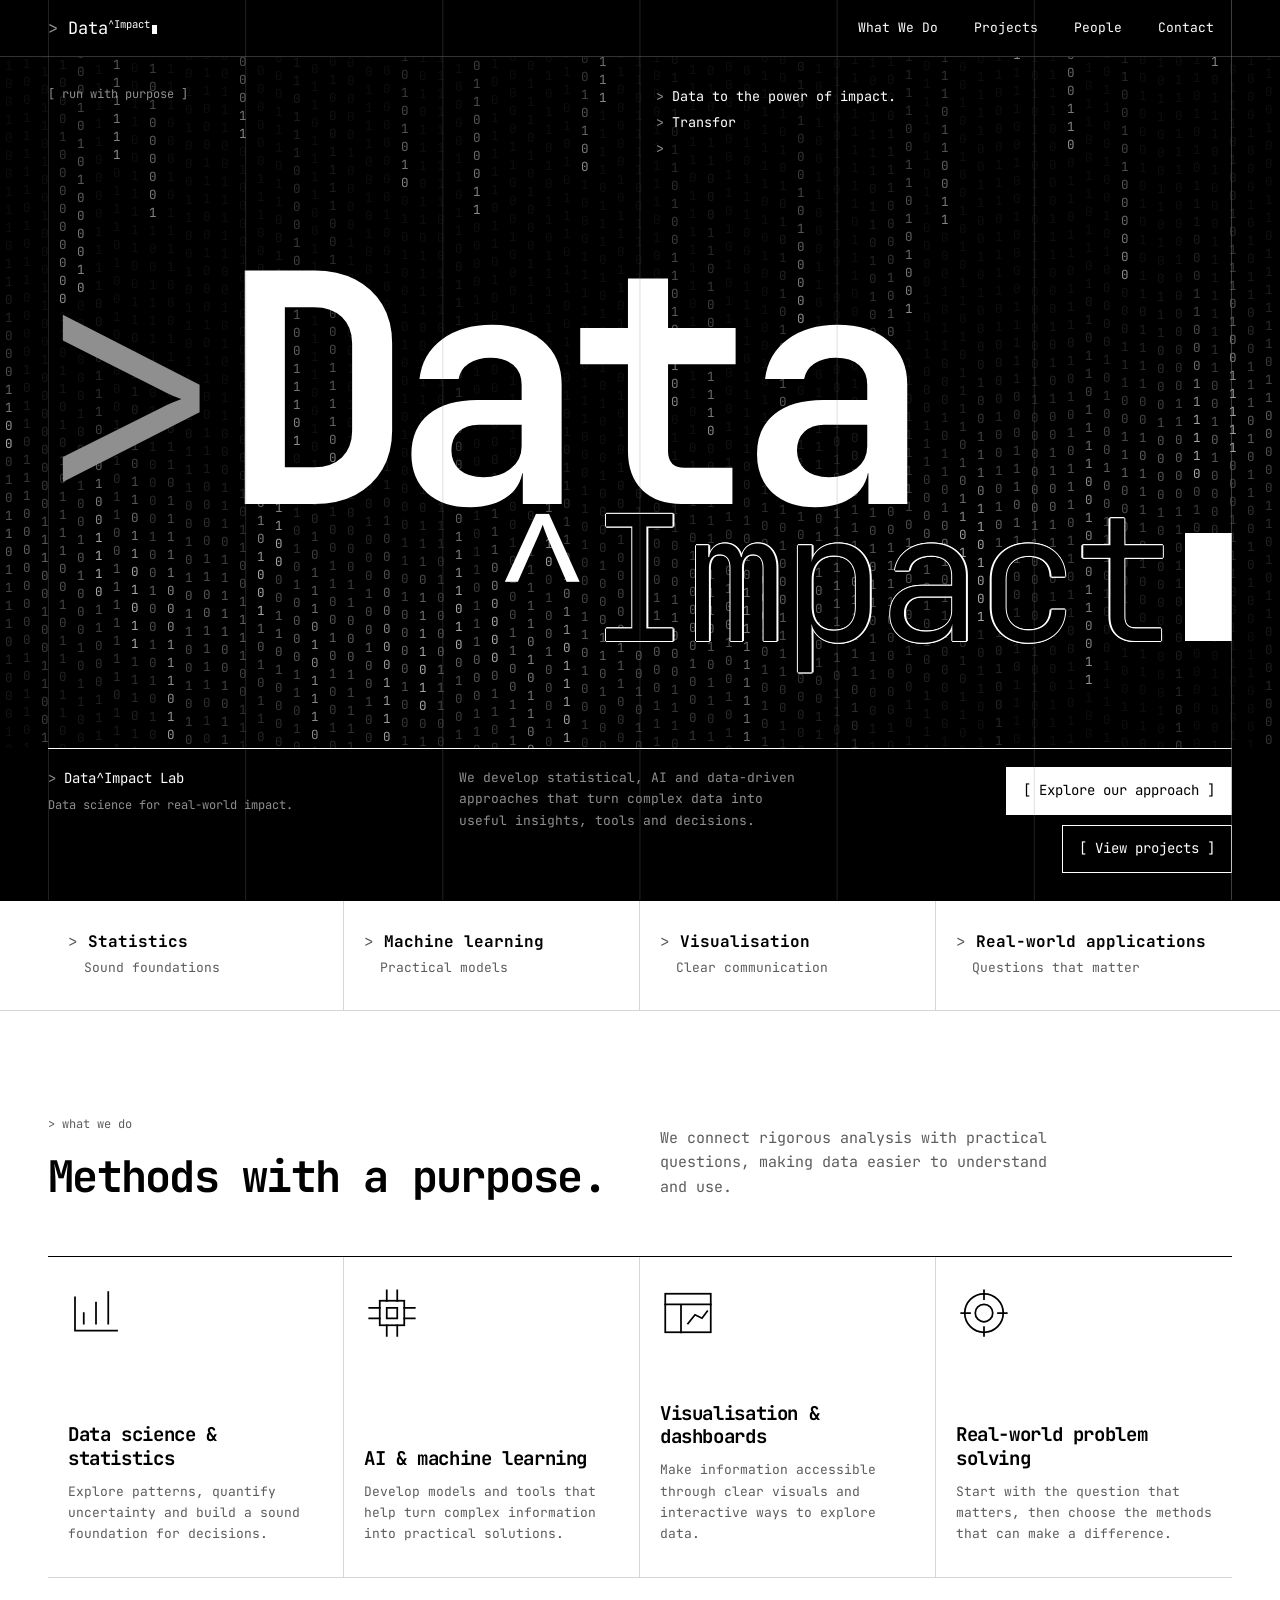
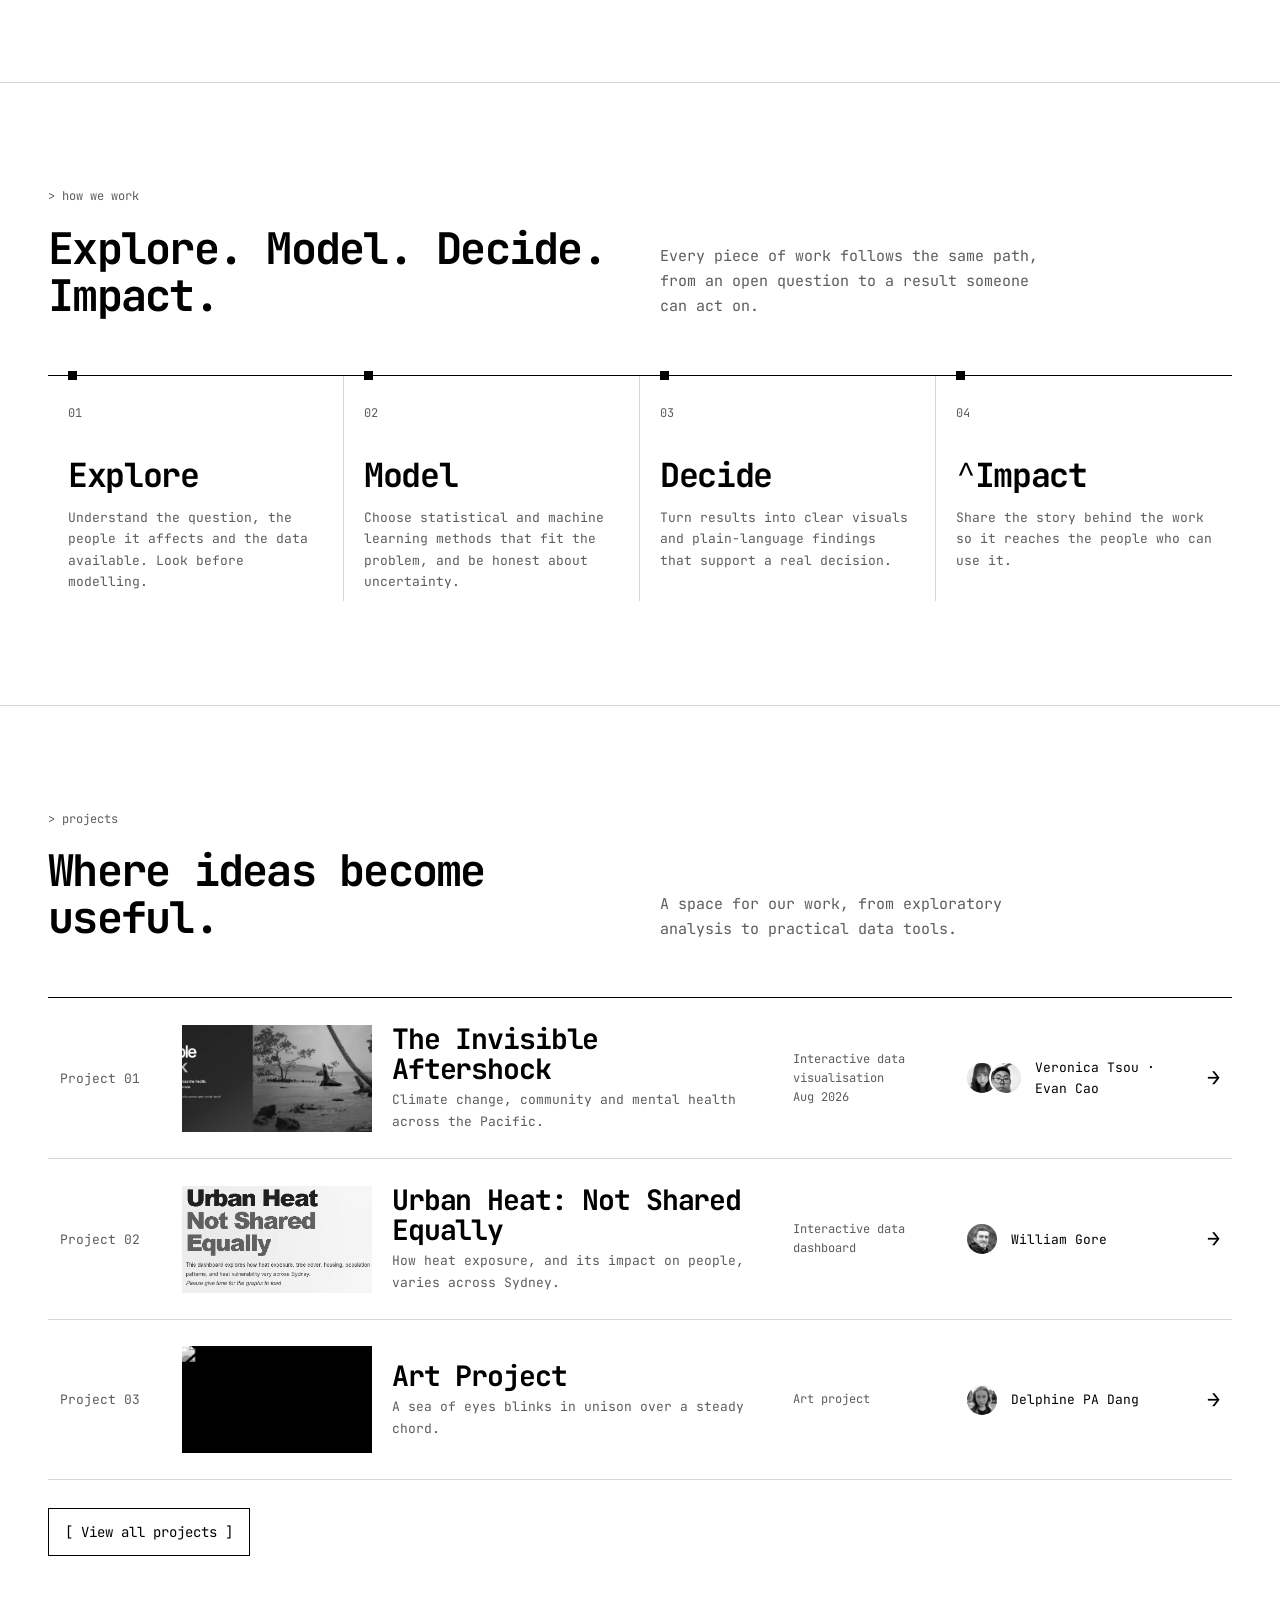
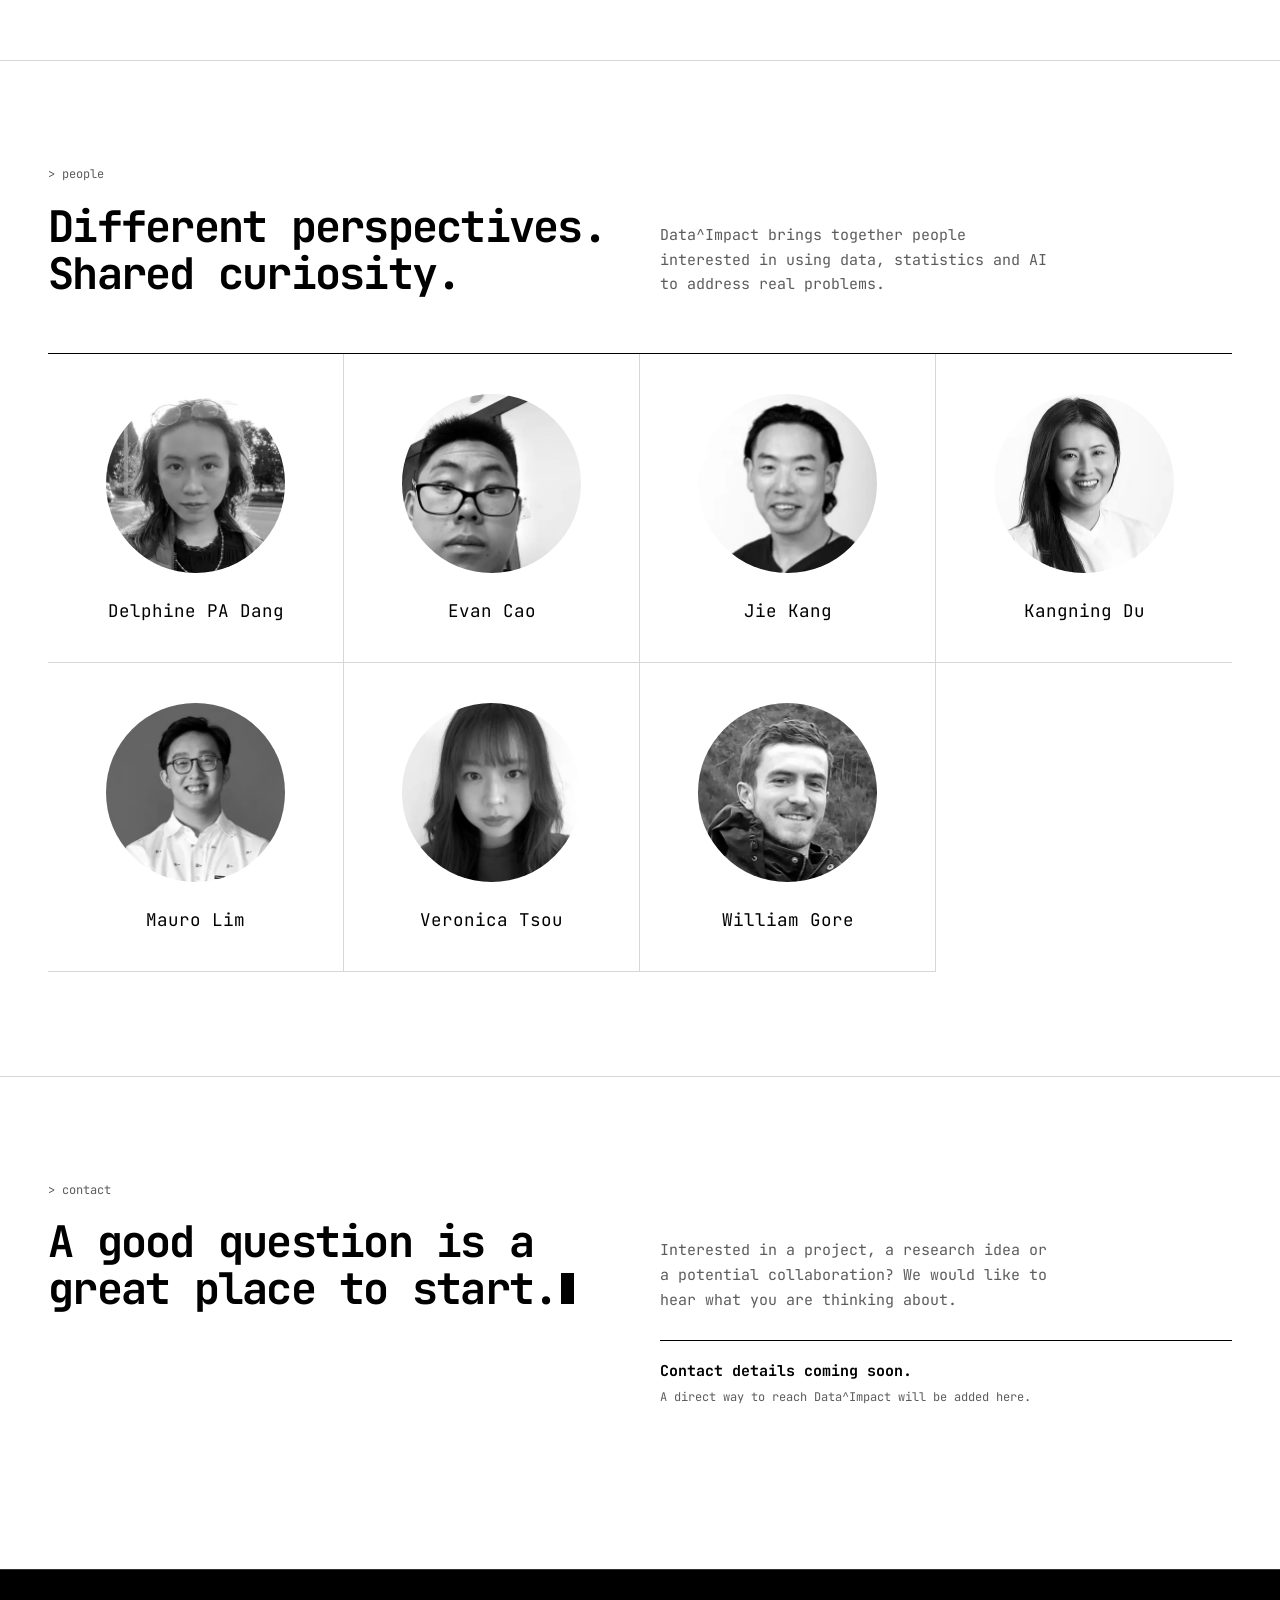
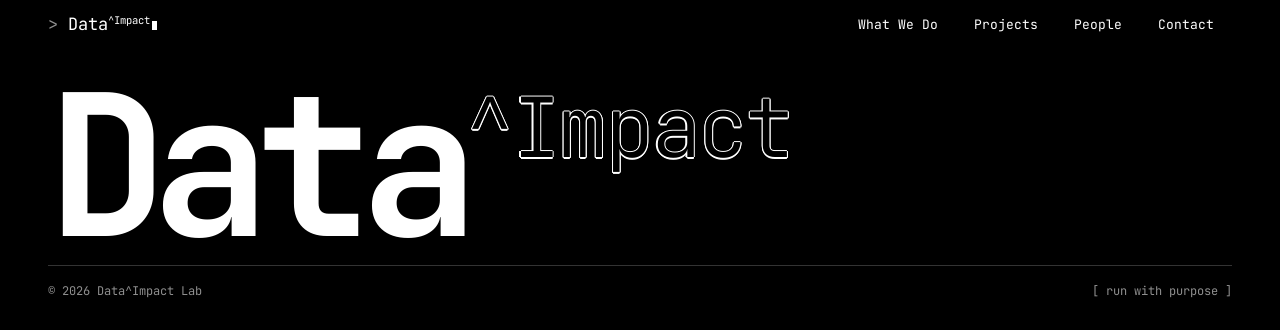
==== index.html @ 490f8386 "Home: Art Project, HD thumbnail, cache-bust v=5" ====
<!doctype html>
<html lang="en">
<head>
<meta charset="utf-8">
<meta name="viewport" content="width=device-width,initial-scale=1">
<title>Data^Impact — Data science for real-world impact</title>
<meta name="description" content="Statistical, AI and data-driven approaches that turn complex data into useful insights, tools and decisions.">
<meta name="theme-color" content="#000000">
<meta property="og:type" content="website">
<meta property="og:title" content="Data^Impact — Data science for real-world impact">
<meta property="og:description" content="Statistical, AI and data-driven approaches that turn complex data into useful insights, tools and decisions.">
<link rel="icon" type="image/svg+xml" href="data:image/svg+xml,%3Csvg xmlns='http://www.w3.org/2000/svg' viewBox='0 0 32 32'%3E%3Crect width='32' height='32' fill='%23000'/%3E%3Cpath d='M8 10L15 16L8 22' fill='none' stroke='%23fff' stroke-width='2.6'/%3E%3Crect x='18' y='19' width='6' height='3.5' fill='%23fff'/%3E%3C/svg%3E">
<link rel="preconnect" href="https://fonts.googleapis.com">
<link rel="preconnect" href="https://fonts.gstatic.com" crossorigin>
<link href="https://fonts.googleapis.com/css2?family=JetBrains+Mono:wght@300;400;700&display=swap" rel="stylesheet">
<script>document.documentElement.classList.add('js')</script>
<link rel="stylesheet" href="/assets/site.css?v=5">
</head>
<body>
<a class="skip-link" href="#main">Skip to content</a>
<div class="grid-lines" aria-hidden="true"></div>

<header>
  <div class="wrap nav">
    <a href="/" class="brand" aria-label="Data Impact home"><span class="prompt">&gt;</span> Data<sup>^Impact</sup><span class="cursor"></span></a>
    <button class="mobile-toggle" aria-expanded="false" aria-controls="navigation">Menu</button>
    <nav id="navigation" aria-label="Main navigation">
      <a href="/#what-we-do">What We Do</a>
      <a href="/projects/">Projects</a>
      <a href="/#people">People</a>
      <a href="/#contact">Contact</a>
    </nav>
  </div>
</header>

<main id="main">
  <div class="hero" id="home">
    <canvas id="data-field" aria-hidden="true"></canvas>
    <div class="wrap hero-top">
      <p class="label">[ run with purpose ]</p>
      <ul class="term-lines" aria-label="Data to the power of impact. Transforming data into real-world impact. Explore. Model. Decide. Impact.">
        <li data-type>Data to the power of impact.</li>
        <li data-type>Transforming data into real-world impact.</li>
        <li data-type>Explore. Model. Decide. Impact.</li>
      </ul>
    </div>
    <h1 class="wrap wordmark" aria-label="Data^Impact">
      <span class="wm-data" aria-hidden="true" data-decode><span class="prompt">&gt;</span>Data</span>
      <span class="wm-impact outline" aria-hidden="true" data-decode><span class="caret">^</span>Impact<span class="cursor blink"></span></span>
    </h1>
    <div class="wrap hero-base">
      <p class="lab"><span class="prompt">&gt;</span> Data^Impact Lab<span class="tag">Data science for real-world impact.</span></p>
      <p class="intro">We develop statistical, AI and data-driven approaches that turn complex data into useful insights, tools and decisions.</p>
      <div class="actions">
        <a class="button solid" href="#what-we-do">Explore our approach</a>
        <a class="button" href="/projects/">View projects</a>
      </div>
    </div>
  </div>

  <div class="light">
  <div class="capabilities">
    <ul class="wrap">
      <li><strong>Statistics</strong><span>Sound foundations</span></li>
      <li><strong>Machine learning</strong><span>Practical models</span></li>
      <li><strong>Visualisation</strong><span>Clear communication</span></li>
      <li><strong>Real-world applications</strong><span>Questions that matter</span></li>
    </ul>
  </div>

  <section id="what-we-do">
    <div class="wrap">
      <div class="head" data-reveal>
        <div class="head-title"><p class="label">what we do</p>
        <h2>Methods with a purpose.</h2></div>
        <p>We connect rigorous analysis with practical questions, making data easier to understand and use.</p>
      </div>
      <div class="services">
        <article class="service">
          <svg viewBox="0 0 32 32" aria-hidden="true"><path d="M4 26V7M4 26H28M9 22V16M16 22V10M23 22V4"/></svg>
          <h3>Data science &amp; statistics</h3>
          <p>Explore patterns, quantify uncertainty and build a sound foundation for decisions.</p>
        </article>
        <article class="service">
          <svg viewBox="0 0 32 32" aria-hidden="true"><rect x="9" y="9" width="14" height="14"/><path d="M13 3V9M19 3V9M13 23V29M19 23V29M3 13H9M3 19H9M23 13H29M23 19H29M13 13H19V19H13Z"/></svg>
          <h3>AI &amp; machine learning</h3>
          <p>Develop models and tools that help turn complex information into practical solutions.</p>
        </article>
        <article class="service">
          <svg viewBox="0 0 32 32" aria-hidden="true"><rect x="3" y="5" width="26" height="22"/><path d="M3 11H29M12 11V27M16 22L20 17L24 19L27 15"/></svg>
          <h3>Visualisation &amp; dashboards</h3>
          <p>Make information accessible through clear visuals and interactive ways to explore data.</p>
        </article>
        <article class="service">
          <svg viewBox="0 0 32 32" aria-hidden="true"><circle cx="16" cy="16" r="11"/><path d="M16 3V8M16 24V29M3 16H8M24 16H29"/><circle cx="16" cy="16" r="5"/></svg>
          <h3>Real-world problem solving</h3>
          <p>Start with the question that matters, then choose the methods that can make a difference.</p>
        </article>
      </div>
    </div>
  </section>

  <section id="approach">
    <div class="wrap">
      <div class="head" data-reveal>
        <div class="head-title"><p class="label">how we work</p>
        <h2>Explore. Model. Decide. Impact.</h2></div>
        <p>Every piece of work follows the same path, from an open question to a result someone can act on.</p>
      </div>
      <ol class="steps" data-reveal>
        <li><span class="n">01</span><h3>Explore</h3><p>Understand the question, the people it affects and the data available. Look before modelling.</p></li>
        <li><span class="n">02</span><h3>Model</h3><p>Choose statistical and machine learning methods that fit the problem, and be honest about uncertainty.</p></li>
        <li><span class="n">03</span><h3>Decide</h3><p>Turn results into clear visuals and plain-language findings that support a real decision.</p></li>
        <li><span class="n">04</span><h3>Impact</h3><p>Share the story behind the work so it reaches the people who can use it.</p></li>
      </ol>
    </div>
  </section>

  <section id="projects">
    <div class="wrap">
      <div class="head" data-reveal>
        <div class="head-title"><p class="label">projects</p>
        <h2>Where ideas become useful.</h2></div>
        <p>A space for our work, from exploratory analysis to practical data tools.</p>
      </div>
      <ol class="plist" data-reveal>
        <li>
          <a class="plist-row" href="/projects/invisible-aftershock/">
            <span class="plist-no">01</span>
            <span class="plist-thumb" aria-hidden="true"><img src="/assets/projects/invisible-aftershock-hd.webp" alt="" width="2922" height="1111" loading="lazy"></span>
            <span class="plist-main"><span class="plist-title">The Invisible Aftershock</span><span class="plist-lead">Climate change, community and mental health across the Pacific.</span></span>
            <span class="plist-type">Interactive data visualisation<br>Aug 2026</span>
            <span class="authors"><span class="avatars-stack" aria-hidden="true"><span class="avatar" title="Veronica Tsou"><img src="/assets/people/veronica.webp" alt="" width="360" height="360"></span><span class="avatar" title="Evan Cao"><img src="/assets/people/evan.webp" alt="" width="360" height="360"></span></span><span class="author-names">Veronica Tsou · Evan Cao</span></span>
            <span class="plist-arrow" aria-hidden="true">→</span>
          </a>
        </li>
        <li>
          <a class="plist-row" href="/projects/urban-heat/">
            <span class="plist-no">02</span>
            <span class="plist-thumb" aria-hidden="true"><img src="/assets/projects/urban-heat-v2.webp" alt="" width="729" height="437" loading="lazy"></span>
            <span class="plist-main"><span class="plist-title">Urban Heat: Not Shared Equally</span><span class="plist-lead">How heat exposure, and its impact on people, varies across Sydney.</span></span>
            <span class="plist-type">Interactive data dashboard</span>
            <span class="authors"><span class="avatars-stack" aria-hidden="true"><span class="avatar" title="William Gore"><img src="/assets/people/william.webp" alt="" width="360" height="360"></span></span><span class="author-names">William Gore</span></span>
            <span class="plist-arrow" aria-hidden="true">→</span>
          </a>
        </li>
        <li>
          <a class="plist-row" href="/projects/art-project/">
            <span class="plist-no">03</span>
            <span class="plist-thumb" aria-hidden="true"><img src="https://drive.google.com/thumbnail?id=1DNB8MOa-_LuUYsaLgVYBlGNMfpsvek5d&amp;sz=w1280" alt="" width="1280" height="720" loading="lazy"></span>
            <span class="plist-main"><span class="plist-title">Art Project</span><span class="plist-lead">A sea of eyes blinks in unison over a steady chord.</span></span>
            <span class="plist-type">Art project</span>
            <span class="authors"><span class="avatars-stack" aria-hidden="true"><span class="avatar" title="Delphine PA Dang"><img src="/assets/people/delphine.webp" alt="" width="360" height="360"></span></span><span class="author-names">Delphine PA Dang</span></span>
            <span class="plist-arrow" aria-hidden="true">→</span>
          </a>
        </li>
      </ol>
      <p class="plist-more"><a class="button" href="/projects/">View all projects</a></p>
    </div>
  </section>

  <section id="people">
    <div class="wrap">
      <div class="head" data-reveal>
        <div class="head-title"><p class="label">people</p>
        <h2>Different perspectives. Shared curiosity.</h2></div>
        <p>Data^Impact brings together people interested in using data, statistics and AI to address real problems.</p>
      </div>
      <!-- To add a person: copy one <article class="member"> block. Put their website in data-site, e.g. data-site="https://example.com". -->
      <div class="team" data-reveal>
        <article class="member" data-site="https://www.linkedin.com/in/phuonganh-dang/">
          <div class="member-photo"><img src="/assets/people/delphine.webp" alt="Portrait of Delphine PA Dang" width="360" height="360" loading="lazy"></div>
          <h3 class="member-name">Delphine PA Dang</h3>
        </article>
        <article class="member" data-site="https://gaotongcao-lang.github.io/website/">
          <div class="member-photo"><img src="/assets/people/evan.webp" alt="Portrait of Evan Cao" width="360" height="360" loading="lazy"></div>
          <h3 class="member-name">Evan Cao</h3>
        </article>
        <article class="member" data-site="https://kanji709.github.io/">
          <div class="member-photo"><img src="/assets/people/jie.webp" alt="Portrait of Jie Kang" width="360" height="360" loading="lazy"></div>
          <h3 class="member-name">Jie Kang</h3>
        </article>
        <article class="member" data-site="https://kangningdu-hub.github.io/kangning/">
          <div class="member-photo"><img src="/assets/people/kangning.webp" alt="Portrait of Kangning Du" width="360" height="360" loading="lazy"></div>
          <h3 class="member-name">Kangning Du</h3>
        </article>
        <article class="member" data-site="https://www.linkedin.com/in/mauro-lim-0b0761314">
          <div class="member-photo"><img src="/assets/people/mauro.webp" alt="Portrait of Mauro Lim" width="360" height="360" loading="lazy"></div>
          <h3 class="member-name">Mauro Lim</h3>
        </article>
        <article class="member" data-site="https://www.linkedin.com/in/veronica-tsou-50b175285/">
          <div class="member-photo"><img src="/assets/people/veronica.webp" alt="Portrait of Veronica Tsou" width="360" height="360" loading="lazy"></div>
          <h3 class="member-name">Veronica Tsou</h3>
        </article>
        <article class="member" data-site="https://www.linkedin.com/in/william-gore-0b75021b9/">
          <div class="member-photo"><img src="/assets/people/william.webp" alt="Portrait of William Gore" width="360" height="360" loading="lazy"></div>
          <h3 class="member-name">William Gore</h3>
        </article>
      </div>
    </div>
  </section>

  <section class="contact" id="contact">
    <div class="wrap">
      <div class="head" data-reveal>
        <div class="head-title"><p class="label">contact</p>
        <h2>A good question is a great place to start.<span class="cursor blink" aria-hidden="true"></span></h2></div>
        <p>Interested in a project, a research idea or a potential collaboration? We would like to hear what you are thinking about.</p>
        <div class="contact-note">
          <strong>Contact details coming soon.</strong>
          <small>A direct way to reach Data^Impact will be added here.</small>
        </div>
      </div>
    </div>
  </section>
  </div>
</main>

<footer>
  <div class="wrap">
    <div class="footer-row">
      <a class="brand" href="/" aria-label="Data Impact home"><span class="prompt">&gt;</span> Data<sup>^Impact</sup><span class="cursor"></span></a>
      <nav aria-label="Footer navigation">
      <a href="/#what-we-do">What We Do</a>
      <a href="/projects/">Projects</a>
      <a href="/#people">People</a>
      <a href="/#contact">Contact</a>
      </nav>
    </div>
    <p class="footer-mark" aria-hidden="true">Data<sup class="outline">^Impact</sup></p>
    <div class="footer-bottom">
      <p>© 2026 Data^Impact Lab</p>
      <p>[ run with purpose ]</p>
    </div>
  </div>
</footer>

<script src="/assets/site.js?v=5"></script>
</body>
</html>
---- assets/site.css ----
/* Data^Impact — black page, oversized monospace, an exposed six-column grid.
   The logo's terminal grammar (>, ^, [ ], block cursor) is the whole visual language. */
:root {
  --bg: #000;
  --ink: #fff;
  --muted: #8f8f8f;          /* 6.6:1 on black */
  --line: rgba(255, 255, 255, .2);
  --paper: #fff;             /* inverted panels */
  --paper-ink: #000;
  --mono: 'JetBrains Mono', 'IBM Plex Mono', ui-monospace, Menlo, Consolas, monospace;
  --gutter: 48px;
  --ease: cubic-bezier(.2, .7, .2, 1);
}
*, *::before, *::after { box-sizing: border-box; }
html { scroll-behavior: smooth; scroll-padding-top: 56px; background: var(--bg); }
body {
  margin: 0; color: var(--ink); background: var(--bg);
  font: 400 15px/1.65 var(--mono);
  -webkit-font-smoothing: antialiased; -moz-osx-font-smoothing: grayscale;
}
a { color: inherit; text-decoration: none; }
a:focus-visible, button:focus-visible { outline: 2px solid currentColor; outline-offset: 3px; }
p, h1, h2, h3, ul { margin: 0; }
h1, h2, h3 { font-weight: 400; }
ul { padding: 0; list-style: none; }
.wrap { width: calc(100% - var(--gutter) * 2); margin: 0 auto; }
.visually-hidden { position: absolute; width: 1px; height: 1px; overflow: hidden; clip: rect(0 0 0 0); white-space: nowrap; }
.skip-link { position: absolute; left: -9999px; top: 10px; z-index: 50; padding: 8px 14px; background: var(--ink); color: var(--bg); }
.skip-link:focus { left: 12px; }

/* The exposed grid: six columns, drawn over everything with difference blending
   so the lines read on black and on the white inverted panels alike */
.grid-lines {
  position: fixed; inset: 0 var(--gutter); z-index: 40; pointer-events: none;
  background: linear-gradient(to right, rgba(255,255,255,.13) 1px, transparent 1px) 0 0 / calc(100% / 6) 100%;
  border-right: 1px solid rgba(255,255,255,.13);
  mix-blend-mode: difference;
}

/* Outlined type: drawn with a ring of white shadows around a black fill. -webkit-text-stroke traces
   every contour of the variable font, so overlapping contours left gaps (open letter bottoms on Windows). */
/* A tiny static subset of JetBrains Mono Light (only ^Impact) with overlapping contours merged,
   so the outline has no seams where strokes meet on Windows */
@font-face { font-family: 'DI Outline'; font-weight: 300; font-style: normal; font-display: block;
  src: url([data-uri]) format('woff2'); }
.outline {
  font-family: 'DI Outline', var(--mono);
  color: var(--bg);
  text-shadow:
    1.2px 0 var(--ink), -1.2px 0 var(--ink), 0 1.2px var(--ink), 0 -1.2px var(--ink),
    .85px .85px var(--ink), -.85px .85px var(--ink), .85px -.85px var(--ink), -.85px -.85px var(--ink);
}

/* Logo pieces */
.prompt { color: var(--muted); }
.cursor { display: inline-block; width: .5ch; height: .55em; background: currentColor; vertical-align: baseline; margin-left: .15ch; }
@keyframes blink { 50% { opacity: 0; } }
.blink { animation: blink 1.1s steps(1) infinite; }
.brand { font-size: 17px; white-space: nowrap; }
.brand sup { font-size: .62em; vertical-align: .55em; line-height: 0; }

/* Header */
header {
  position: sticky; top: 0; z-index: 30;
  background: rgba(0, 0, 0, .86); backdrop-filter: blur(10px); -webkit-backdrop-filter: blur(10px);
  border-bottom: 1px solid var(--line);
}
.nav { display: flex; align-items: center; justify-content: space-between; height: 56px; }
nav { display: flex; gap: 0; font-size: 13px; }
nav a { position: relative; padding: 4px 18px; }
nav a::before { content: '>'; position: absolute; left: 4px; opacity: 0; transition: opacity .15s; }
nav a:hover::before, nav a:focus-visible::before { opacity: 1; }
.mobile-toggle { display: none; height: 36px; padding: 0 12px; background: none; color: var(--ink); border: 1px solid var(--ink); font: 13px var(--mono); cursor: pointer; }

/* Brackets for every command */
.button { display: inline-flex; align-items: center; height: 48px; padding: 0 16px; font-size: 14px; border: 1px solid var(--ink); transition: background .15s, color .15s; }
.button::before { content: '[\00a0'; }
.button::after { content: '\00a0]'; }
.button.solid, .button:hover { background: var(--ink); color: var(--bg); }
.button.solid:hover { background: transparent; color: var(--ink); }

/* HERO — the wordmark is the layout */
.hero { position: relative; overflow: hidden; isolation: isolate; min-height: calc(100svh - 56px); display: flex; flex-direction: column; }
.hero canvas { position: absolute; inset: 0; z-index: -1; width: 100%; height: 100%; }
.hero-top, .hero-base { display: grid; grid-template-columns: repeat(6, 1fr); }
.hero-top { padding-top: 28px; }
.hero-top .label { grid-column: 1 / 3; font-size: 12px; color: var(--muted); padding-right: 16px; }
.term-lines { grid-column: 4 / 7; display: grid; gap: 4px; font-size: clamp(13px, 1.05vw, 16px); padding-left: 16px; }
.term-lines li { min-height: 1.65em; padding-left: 2ch; text-indent: -2ch; }
.term-lines li::before { content: '> '; color: var(--muted); }
.wordmark { flex: 1; display: flex; flex-direction: column; justify-content: center; padding: 3vh 0; line-height: .82; white-space: nowrap; }
.wm-data { font-weight: 700; font-size: min(25vw, 40svh); letter-spacing: -.06em; margin-left: -.04em; }
.wm-data .prompt { font-weight: 300; letter-spacing: -.1em; margin-right: .08em; }
.wm-impact {
  align-self: flex-end; margin-top: -.08em;
  font-weight: 300; font-size: min(13.6vw, 22svh); letter-spacing: -.04em;
}
.wm-impact .caret { color: var(--ink); text-shadow: none; }
.wm-impact .cursor { background: var(--ink); width: .45ch; height: .62em; }
.hero-base { border-top: 1px solid var(--ink); padding: 18px 0 28px; align-items: start; background: var(--bg); box-shadow: 0 0 0 var(--gutter) var(--bg); clip-path: inset(0 calc(var(--gutter) * -1) -100vh); }
.hero-base .lab { grid-column: 1 / 3; font-size: 14px; }
.hero-base .intro { grid-column: 3 / 5; color: var(--muted); font-size: 13px; padding: 0 16px; max-width: 46ch; }
.hero-base .actions { grid-column: 5 / 7; display: flex; flex-wrap: wrap; gap: 10px; justify-content: flex-end; }
.hero-base .tag { display: block; color: var(--muted); font-size: 12px; margin-top: 6px; }

/* Capability row: four equal columns on the grid */
.capabilities ul { display: grid; grid-template-columns: repeat(4, 1fr); }
.capabilities li { padding: 28px 20px 30px; border-right: 1px solid var(--line); }
.capabilities li:last-child { border-right: 0; }
.capabilities strong { display: block; font-size: 16px; font-weight: 700; }
.capabilities strong::before { content: '> '; font-weight: 400; color: var(--muted); }
.capabilities span { font-size: 13px; color: var(--muted); padding-left: 2ch; }
.capabilities { border-bottom: 1px solid var(--line); }

/* Sections: one consistent header pattern — title left, summary right */
section { padding: 104px 0; border-bottom: 1px solid var(--line); }
.head { display: grid; grid-template-columns: repeat(6, 1fr); column-gap: 0; align-items: end; margin-bottom: 56px; }
.head-title { grid-column: 1 / 4; padding-right: 32px; }
.head .label { font-size: 12px; color: var(--muted); margin-bottom: 18px; }
.head .label::before { content: '> '; }
.head h2 { font-size: clamp(32px, 3.4vw, 52px); line-height: 1.08; letter-spacing: -.04em; font-weight: 700; }
.head > p { grid-column: 4 / 7; color: var(--muted); max-width: 46ch; padding-left: 20px; }

/* What we do: four cells that invert on hover */
.services { display: grid; grid-template-columns: repeat(4, 1fr); border-top: 1px solid var(--ink); border-bottom: 1px solid var(--line); }
.service { display: flex; flex-direction: column; min-height: 320px; padding: 28px 20px 32px; border-right: 1px solid var(--line); transition: background .2s, color .2s; }
.service:last-child { border-right: 0; }
.service:hover { background: var(--paper); color: var(--paper-ink); }
.service:hover p { color: inherit; opacity: .7; }
.service svg { width: 56px; height: 56px; fill: none; stroke: currentColor; stroke-width: 1; stroke-linecap: square; margin-bottom: auto; }
.service h3 { font-size: 19px; line-height: 1.25; letter-spacing: -.02em; font-weight: 700; margin: 40px 0 10px; }
.service p { color: var(--muted); font-size: 13px; }

/* How we work: four steps along a single rule, numbered because they are a sequence */
.steps { display: grid; grid-template-columns: repeat(4, 1fr); margin: 0; padding: 0; list-style: none; border-top: 1px solid var(--ink); counter-reset: none; }
.steps li { position: relative; padding: 28px 20px 8px; border-right: 1px solid var(--line); }
.steps li:last-child { border-right: 0; }
.steps li::before { content: ''; position: absolute; top: -5px; left: 20px; width: 9px; height: 9px; background: var(--ink); }
.steps .n { display: block; font-size: 12px; color: var(--muted); margin-bottom: 36px; }
.steps h3 { font-size: clamp(28px, 2.6vw, 40px); font-weight: 700; letter-spacing: -.04em; line-height: 1; margin-bottom: 14px; }
.steps li:last-child h3::before { content: '^'; font-weight: 300; }
.steps p { color: var(--muted); font-size: 13px; max-width: 32ch; }

/* Projects: an inverted white sheet with a black terminal inset */
/* Projects: numbered entries like a portfolio index — title bar, cover, then text beside a fact sheet.
   Each entry links to the live work. */
.projects { display: grid; gap: 72px; }
.project { border-top: 1px solid var(--ink); }
.project-head { display: grid; grid-template-columns: 1fr 5fr auto; align-items: center; gap: 0 20px; padding: 22px 0; }
.project-no { font-size: 14px; color: var(--muted); }
.project-no::before { content: 'Project '; }
.project-head h3 { font-size: clamp(30px, 3.6vw, 56px); line-height: 1; letter-spacing: -.05em; font-weight: 700; }
.project-head h3 a:hover { text-decoration: underline; text-decoration-thickness: 2px; text-underline-offset: 6px; }
.project-cover { position: relative; display: block; overflow: hidden; background: #000; aspect-ratio: 21 / 9; }
.project-cover svg, .project-cover img { position: absolute; inset: 41px 0 0 0; width: 100%; height: calc(100% - 41px); object-fit: cover; display: block; transition: transform .6s var(--ease); }
.project-cover:hover svg, .project-cover:hover img { transform: scale(1.03); }
.project-path { position: absolute; z-index: 1; top: 0; left: 0; right: 0; padding: 11px 16px; font-size: 12px; color: #8f8f8f; background: #000; border-bottom: 1px solid rgba(255, 255, 255, .2); white-space: nowrap; overflow: hidden; text-overflow: ellipsis; }
.project-path::before { content: '\25CF\00a0\25CF\00a0\25CF\00a0\00a0\00a0'; color: #444; }
.project-body { display: grid; grid-template-columns: repeat(6, 1fr); padding-top: 32px; }
.project-text { grid-column: 1 / 4; padding-right: 40px; color: var(--muted); font-size: 14px; }
.project-text p + p { margin-top: 14px; }
.project-lead { color: var(--ink); font-size: clamp(18px, 1.5vw, 22px); line-height: 1.35; letter-spacing: -.02em; font-weight: 700; }
.project-note { font-size: 12px; padding-top: 14px; border-top: 1px solid var(--line); }
.project-facts { grid-column: 4 / 7; margin: 0; padding-left: 20px; font-size: 13px; }
.project-facts div { display: grid; grid-template-columns: 110px 1fr; gap: 16px; padding: 10px 0; border-bottom: 1px solid var(--line); }
.project-facts div:first-child { border-top: 1px solid var(--line); }
.project-facts dt { color: var(--muted); }
.project-facts dd { margin: 0; }

/* People */
.people-body { display: grid; grid-template-columns: repeat(2, 1fr); border-top: 1px solid var(--ink); border-bottom: 1px solid var(--line); }
.people-card { padding: 28px 20px 32px; min-height: 240px; display: flex; flex-direction: column; }
.people-card + .people-card { border-left: 1px solid var(--line); }
.people-card h3 { font-size: 19px; font-weight: 700; letter-spacing: -.02em; line-height: 1.25; margin-bottom: 10px; }
.people-card p { color: var(--muted); max-width: 46ch; font-size: 13px; }
.avatars { display: flex; gap: 8px; margin-top: auto; padding-top: 28px; }
.avatars span { width: 52px; height: 52px; border: 1px dashed var(--muted); display: grid; place-items: center; color: var(--muted); font-size: 18px; }
.avatars span::before { content: '?'; }

/* Team: circular greyscale portraits on the grid */
.team { display: grid; grid-template-columns: repeat(3, 1fr); border-top: 1px solid var(--ink); }
.member { padding: 40px 20px 36px; text-align: center; border-bottom: 1px solid var(--line); border-right: 1px solid var(--line); }
.member:nth-child(3n) { border-right: 0; }
/* Portraits sit above the page grid lines (z-index over .grid-lines) */
.member-photo { position: relative; z-index: 41; display: block; width: min(180px, 70%); aspect-ratio: 1; margin: 0 auto 24px; border-radius: 50%; overflow: hidden; background: var(--bg); color: #fff; }
.member-photo img { display: block; width: 100%; height: 100%; object-fit: cover; filter: grayscale(1); transition: transform .4s var(--ease); }
.member-site { position: absolute; inset: 0; display: grid; place-content: center; gap: 4px; padding: 16px; background: rgba(0, 0, 0, .62); font-size: 12px; line-height: 1.3; text-align: center; opacity: 0; transition: opacity .2s; word-break: break-all; }
.member-site b { font-weight: 700; font-size: 13px; }
a.member-photo:hover .member-site, a.member-photo:focus-visible .member-site { opacity: 1; }
a.member-photo:hover img, a.member-photo:focus-visible img { transform: scale(1.06); }
a.member-photo:focus-visible { outline: 2px solid var(--ink); outline-offset: 4px; }
.member-name a:hover { text-decoration: underline; text-underline-offset: 3px; }
.member-url { display: none; margin-top: 4px; font-size: 12px; color: var(--muted); }
@media (hover: none) { .member-url { display: block; } }
.member-role { margin-top: 6px; font-size: 13px; color: var(--muted); }

/* Contact */
.contact { border-bottom: 0; }
.contact h2 .cursor { width: .5ch; height: .72em; }
.contact-note { grid-column: 4 / 7; margin: 28px 0 0 20px; padding-top: 18px; border-top: 1px solid var(--ink); }
.contact-note strong { display: block; font-weight: 700; }
.contact-note small { color: var(--muted); font-size: 12px; }

/* Footer: the wordmark once more, edge to edge */
footer { padding: 40px 0 28px; }
.footer-row { display: grid; grid-template-columns: repeat(6, 1fr); font-size: 13px; }
.footer-row nav { grid-column: 3 / 7; justify-content: flex-end; }
.footer-mark { margin: 48px 0 20px; font-weight: 700; font-size: 15.4vw; line-height: .8; letter-spacing: -.07em; white-space: nowrap; }
.footer-mark sup { font-size: .42em; font-weight: 300; vertical-align: .95em; line-height: 0; letter-spacing: -.04em; }
.footer-bottom { display: flex; justify-content: space-between; gap: 16px; padding-top: 16px; border-top: 1px solid var(--line); color: var(--muted); font-size: 12px; }

/* Everything below the hero sits on white; tokens flip so components invert with it */
.light {
  --bg: #fff; --ink: #000; --muted: #5c5c5c; --line: rgba(0, 0, 0, .16);
  --paper: #000; --paper-ink: #fff;
  background: var(--bg); color: var(--ink);
}
footer { border-top: 1px solid rgba(255, 255, 255, .2); }

/* Header turns white once the black hero has scrolled away */
header { transition: background .25s, color .25s, border-color .25s; }
header.on-light { background: rgba(255, 255, 255, .9); color: #000; border-bottom-color: rgba(0, 0, 0, .16); }
header.on-light .prompt { color: #5c5c5c; }
header.on-light .mobile-toggle { color: #000; border-color: #000; }
@media (max-width: 760px) { header.on-light nav { background: #fff; border-bottom-color: rgba(0, 0, 0, .16); } header.on-light nav a { border-bottom-color: rgba(0, 0, 0, .16); } }

/* Reveal */
.js [data-reveal] { opacity: 0; transform: translateY(24px); transition: opacity .8s var(--ease), transform .8s var(--ease); }
.js [data-reveal].in { opacity: 1; transform: none; }

@media (max-width: 1080px) {
  .team { grid-template-columns: repeat(2, 1fr); }
  .member:nth-child(3n) { border-right: 1px solid var(--line); }
  .member:nth-child(2n) { border-right: 0; }
  .steps { grid-template-columns: repeat(2, 1fr); }
  .steps li:nth-child(2) { border-right: 0; }
  .steps li { padding-bottom: 32px; }
  .services { grid-template-columns: repeat(2, 1fr); }
  .service:nth-child(2) { border-right: 0; }
  .service:nth-child(-n+2) { border-bottom: 1px solid var(--line); }
  .project-cover { aspect-ratio: 16 / 9; }
}
@media (max-width: 760px) {
  :root { --gutter: 20px; }
  .grid-lines { background-size: calc(100% / 3) 100%; }
  .nav { position: relative; }
  .mobile-toggle { display: block; }
  header nav { display: none; position: absolute; top: 56px; left: -20px; right: -20px; flex-direction: column; padding: 8px 20px 20px; background: #000; border-bottom: 1px solid var(--line); font-size: 22px; }
  header nav.open { display: flex; }
  header nav a { padding: 12px 0; border-bottom: 1px solid var(--line); }
  header nav a::before { display: none; }
  .hero-top, .hero-base, .head, .footer-row { grid-template-columns: 1fr; }
  .hero-top .label { display: none; }
  .term-lines, .hero-base .intro, .head p { grid-column: auto; padding-left: 0; }
  .hero-base { row-gap: 18px; }
  .hero-base .lab, .hero-base .intro, .hero-base .actions { grid-column: auto; padding: 0; }
  .hero-base .actions { justify-content: stretch; }
  .hero-base .actions .button { flex: 1 1 100%; justify-content: center; }
  .wm-data { font-size: 27vw; }
  .wm-impact { font-size: 15vw; }
  .head-title, .head > p, .head .label, .head h2 { grid-column: auto; padding: 0; }
  .head { row-gap: 18px; }
  .capabilities ul { grid-template-columns: 1fr 1fr; }
  .capabilities li { padding: 20px 12px 20px 0; border-right: 0; border-bottom: 1px solid var(--line); }
  .contact-note { margin-left: 0; }
  section { padding: 80px 0; }
  .head { margin-bottom: 44px; }
  .services, .people-body, .steps, .team { grid-template-columns: 1fr; }
  .member { border-right: 0 !important; padding: 32px 0; }
  .member-photo { width: 150px; margin-bottom: 18px; }
  .steps li { border-right: 0; border-bottom: 1px solid var(--line); padding: 24px 0 24px 0; }
  .steps li::before { left: 0; }
  .steps .n { margin-bottom: 12px; }
  .service { min-height: 0; border-right: 0; border-bottom: 1px solid var(--line); }
  .service h3 { margin-top: 28px; }
  .people-card + .people-card { border-left: 0; border-top: 1px solid var(--line); }
  .project-head { grid-template-columns: 1fr; gap: 10px; }
  .project-open { justify-content: center; }
  .project-cover { aspect-ratio: 4 / 3; }
  .project-body { grid-template-columns: 1fr; row-gap: 28px; }
  .project-text, .project-facts { grid-column: auto; padding: 0; }
  .project-facts div { grid-template-columns: 96px 1fr; }
  .contact-note { grid-column: auto; padding-left: 0; }
  .footer-row nav { display: flex; flex-wrap: wrap; justify-content: flex-start; margin-top: 16px; }
  .footer-row nav a { padding: 4px 14px 4px 0; }
  .footer-row nav a::before { display: none; }
  .footer-bottom { flex-direction: column; gap: 4px; }
}
@media (prefers-reduced-motion: reduce) {
  html { scroll-behavior: auto; }
  *, *::before, *::after { transition: none !important; }
  .blink { animation: none; }
  .js [data-reveal] { opacity: 1; transform: none; }
}

/* ===== Multi-page additions ===== */
/* Team: four across on wide screens */
@media (min-width: 1081px) { .team { grid-template-columns: repeat(4, 1fr); } .member:nth-child(3n) { border-right: 1px solid var(--line); } .member:nth-child(4n) { border-right: 0; } }
/* In-app browsers such as WeChat enlarge text with their own font-size setting; keep our sizes */
html, body { -webkit-text-size-adjust: 100% !important; text-size-adjust: 100% !important; }  /* body too: WeChat sets it inline on body */
nav a[aria-current="page"]::before { opacity: 1; }
/* Avatars: circular greyscale portraits, initials when there is no photo */
.authors { display: inline-flex; align-items: center; gap: 12px; }
.avatars-stack { display: inline-flex; }
.avatar { width: 34px; height: 34px; border-radius: 50%; overflow: hidden; display: inline-grid; place-items: center; background: #d9d9d9; color: #000; font-size: 14px; font-weight: 700; border: 2px solid var(--bg); flex: none; position: relative; z-index: 41; }
.avatar + .avatar { margin-left: -10px; }
.avatar img { width: 100%; height: 100%; object-fit: cover; filter: grayscale(1); }
.avatar-lg { width: 48px; height: 48px; font-size: 18px; }
.author-names { font-size: 13px; }

/* Project index rows */
.plist { list-style: none; margin: 0; padding: 0; border-top: 1px solid var(--ink); }
.plist li { border-bottom: 1px solid var(--line); }
.plist-row { display: grid; grid-template-columns: .8fr 1.5fr 3fr 1.2fr 1.6fr 32px; align-items: center; gap: 20px; padding: 26px 12px; transition: background .15s, color .15s; }
.plist-no { font-size: 13px; color: var(--muted); }
.plist-no::before { content: 'Project '; }
.plist-main { display: grid; gap: 6px; }
.plist-thumb { display: block; aspect-ratio: 16 / 9; overflow: hidden; background: #000; }
.plist-thumb img { width: 100%; height: 100%; object-fit: cover; object-position: 78% center; filter: grayscale(1); transform: scale(1.06); transition: filter .4s, transform .5s var(--ease); }
.plist-row:hover .plist-thumb img { filter: none; transform: scale(1.1); }
.plist-title { font-size: clamp(22px, 2.2vw, 34px); font-weight: 700; letter-spacing: -.04em; line-height: 1.05; }
.plist-lead { font-size: 13px; color: var(--muted); }
.plist-type { font-size: 12px; color: var(--muted); line-height: 1.6; }
.plist-arrow { font-size: 22px; justify-self: end; transition: transform .2s; }
.plist-row:hover, .plist-row:focus-visible { background: var(--ink); color: var(--bg); }
.plist-row:hover .plist-no, .plist-row:hover .plist-lead, .plist-row:hover .plist-type { color: #a8a8a8; }
.plist-row:hover .avatar { border-color: var(--ink); }
.plist-row:hover .plist-arrow { transform: translateX(6px); }
.plist-more { margin-top: 28px; }

/* Shorter heroes on inner pages */
.hero-page { min-height: min(78svh, 760px); }
.hero-page .wm-data { font-size: min(17vw, 30svh); }
.hero-page .hero-top .label a:hover { color: var(--ink); text-decoration: underline; }
.hero-project { min-height: min(80svh, 780px); }
.project-title { flex: 1; display: flex; align-items: center; font-weight: 700; font-size: clamp(52px, 8.4vw, 150px); line-height: .92; letter-spacing: -.06em; padding: 4vh 0; }
.hero-project .hero-base .lab .author-names { color: var(--ink); font-size: 14px; }
.hero-project .avatar { border-color: #000; }

/* Project detail */
.project-detail { padding-top: 64px; }
.project-detail .project-cover { aspect-ratio: auto; padding-top: 41px; max-width: 960px; }  /* the cover is a 1459px screenshot: never show it wider than this, or it gets soft */
/* the screenshot has rounded-corner page background at its edges: trim ~10px all round */
.project-detail .project-cover img { position: static; width: calc(100% + 24px); max-width: none; margin: -9px -12px -10px; height: auto; filter: grayscale(1); transition: filter .5s, transform .6s var(--ease); }
.project-detail .project-cover:hover img { filter: none; transform: none; }
.project-open-row { margin-top: 24px; }
.project-facts .authors { gap: 10px; }
.project-pager { display: flex; justify-content: space-between; margin-top: 64px; padding-top: 20px; border-top: 1px solid var(--ink); font-size: 14px; }
.project-pager a:hover { text-decoration: underline; text-underline-offset: 4px; }

/* Project page: work + fact sheet side by side, full write-up underneath in a larger size */
.project-top { display: grid; grid-template-columns: minmax(0, 2fr) minmax(0, 1fr); gap: 0 48px; align-items: start; }
.project-detail .project-top .project-cover { max-width: none !important; }
.project-top .project-facts { grid-column: auto; padding-left: 0; }
.project-detail .project-body { display: block; padding-top: 56px; }
.project-detail .project-text { padding-right: 0; max-width: 100ch; font-size: 17px; line-height: 1.75; color: #3d3d3d; }
.project-detail .project-text p + p { margin-top: 18px; }
.project-detail .project-lead { font-size: clamp(22px, 2.1vw, 32px); line-height: 1.25; color: var(--ink); margin-bottom: 24px; }
.project-detail .project-note { font-size: 13px; margin-top: 24px; }

@media (max-width: 1080px) {
  .project-top { grid-template-columns: 1fr; }
  .project-top .project-facts { margin-top: 32px; }
  .plist-row { grid-template-columns: .8fr 1.4fr 3fr 1.6fr 32px; }
  .plist-type { display: none; }
}
@media (max-width: 760px) {
  .plist-row { grid-template-columns: 1fr 24px; grid-template-areas: "no arrow" "thumb thumb" "main main" "auth auth"; gap: 12px; padding: 22px 0; }
  .plist-no { grid-area: no; } .plist-thumb { grid-area: thumb; } .plist-main { grid-area: main; } .authors { grid-area: auth; } .plist-arrow { grid-area: arrow; }
  .plist-row:hover { background: none; color: inherit; }
  .hero-page .wm-data { font-size: 19vw; }
  .project-title { font-size: 13vw; }
  /* phone fixes */
  .grid-lines { display: none; }                         /* column lines cut through text on a narrow screen */
  .hero-page .wm-data { font-size: 14.5vw; }               /* ">Projects" fits inside the screen */
  .plist-thumb { aspect-ratio: 1459 / 554; }               /* show the whole cover, not a cropped slice */
  .plist-thumb img { transform: none; object-position: center; }
  .capabilities ul { grid-template-columns: 1fr; }
  .capabilities li { display: flex; justify-content: space-between; align-items: baseline; gap: 16px; padding: 14px 0; }
  .capabilities span { padding-left: 0; text-align: right; }
  .service { padding: 28px 0; }
  .service:hover { background: none; color: inherit; }
  .service svg { width: 44px; height: 44px; }
  .service h3 { margin-top: 20px; }
  .footer-row nav { grid-column: auto; }
}
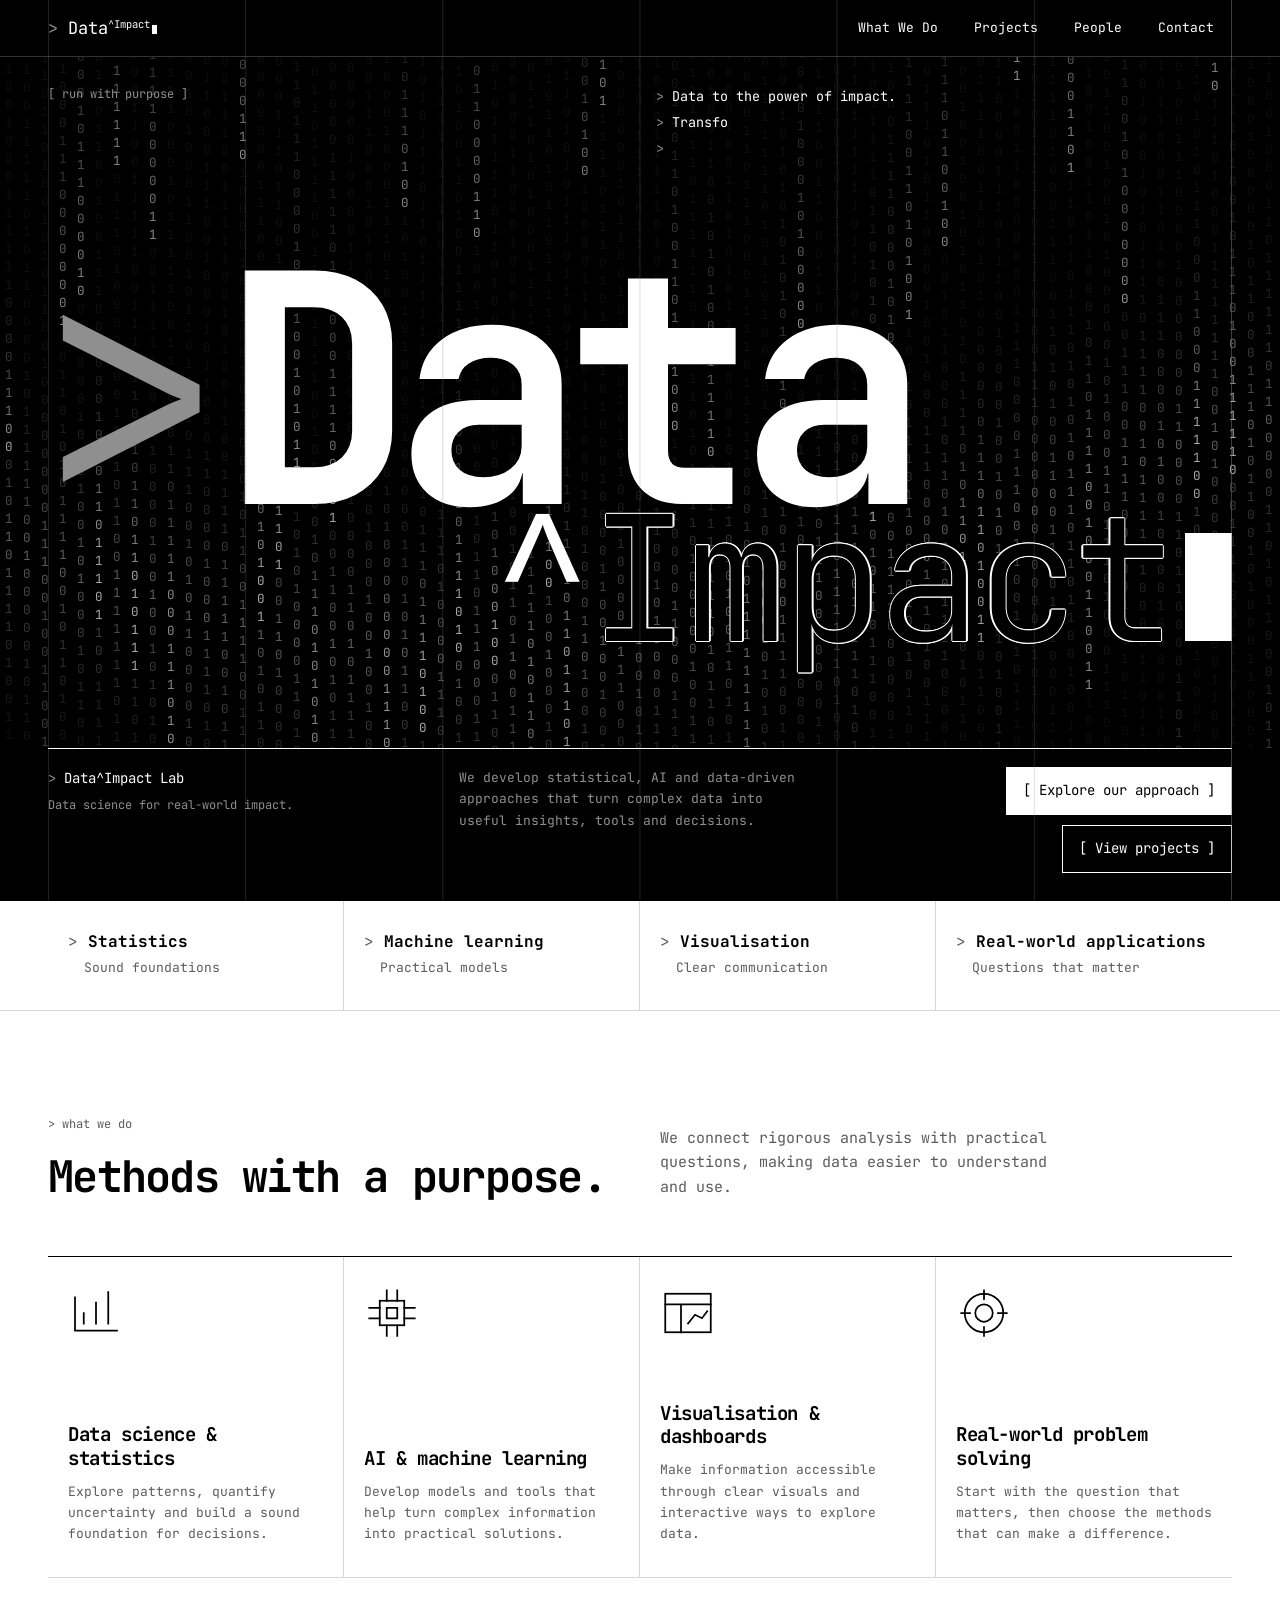
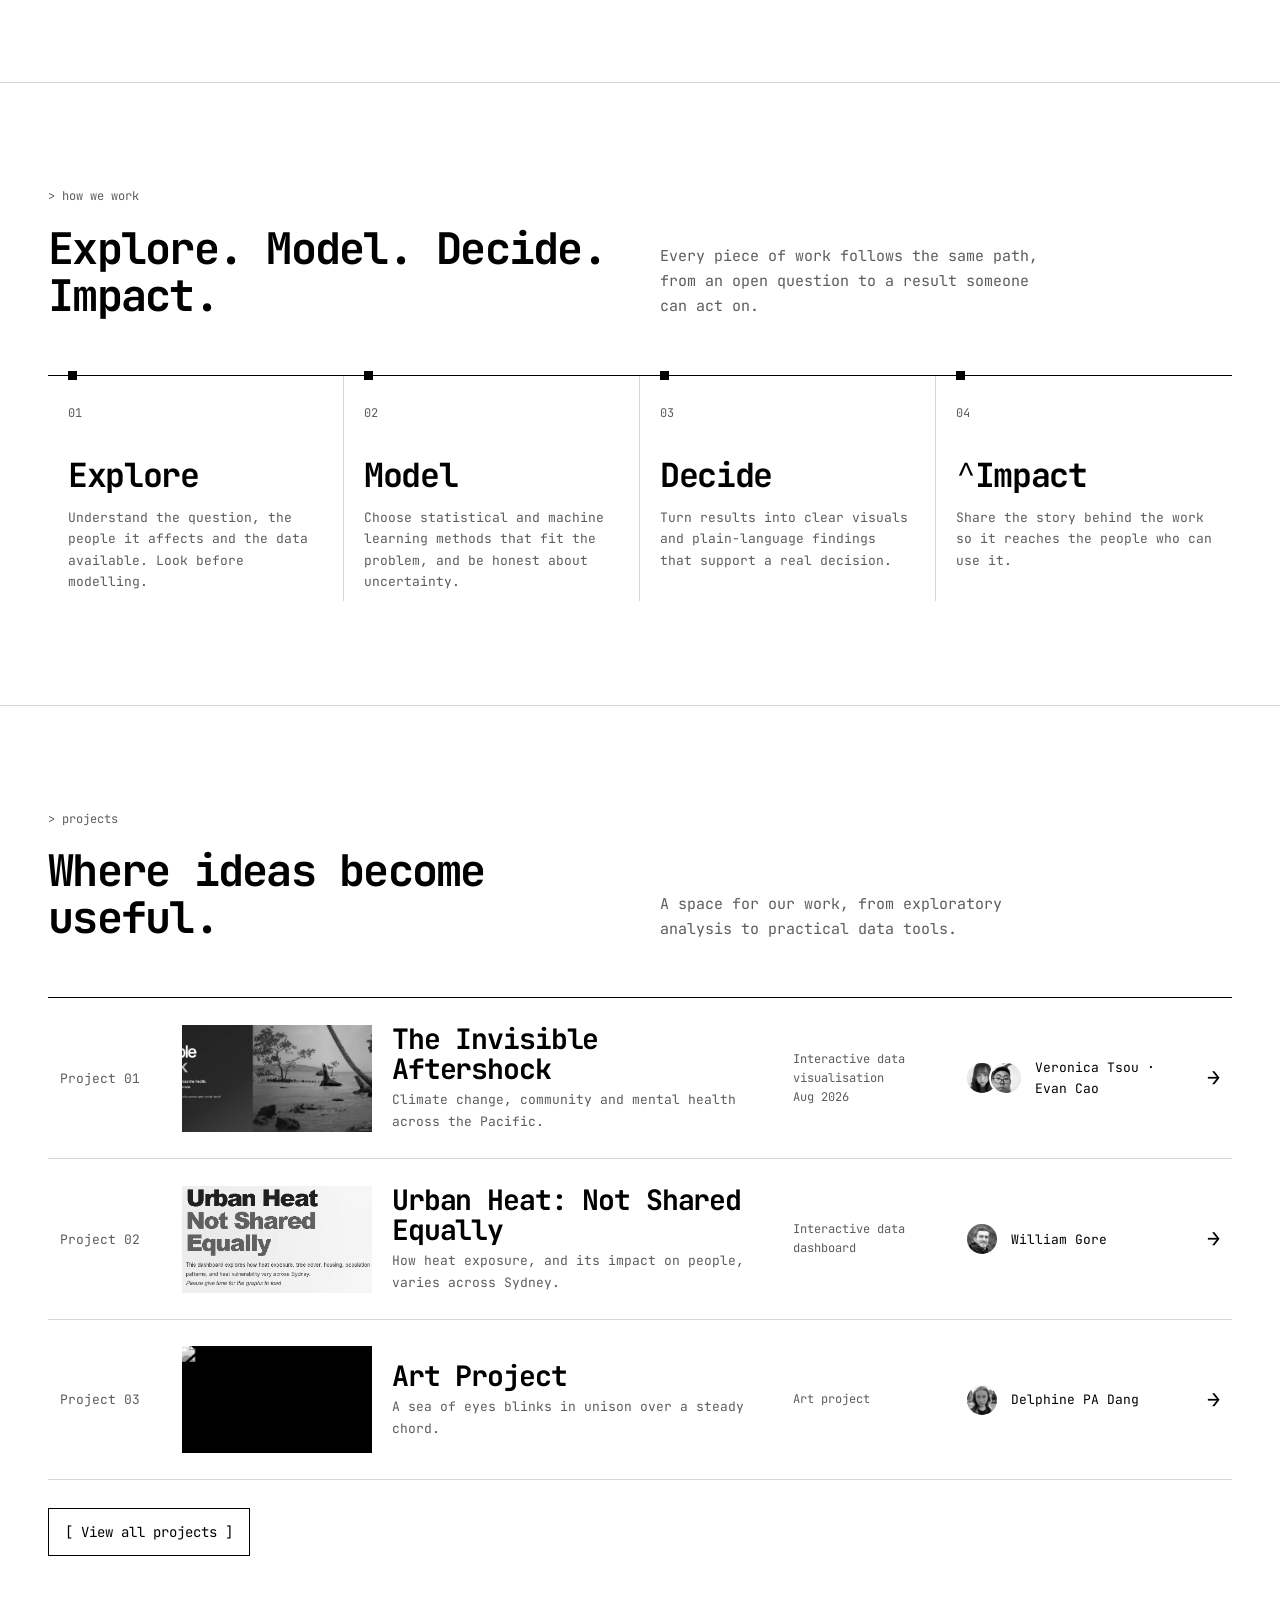
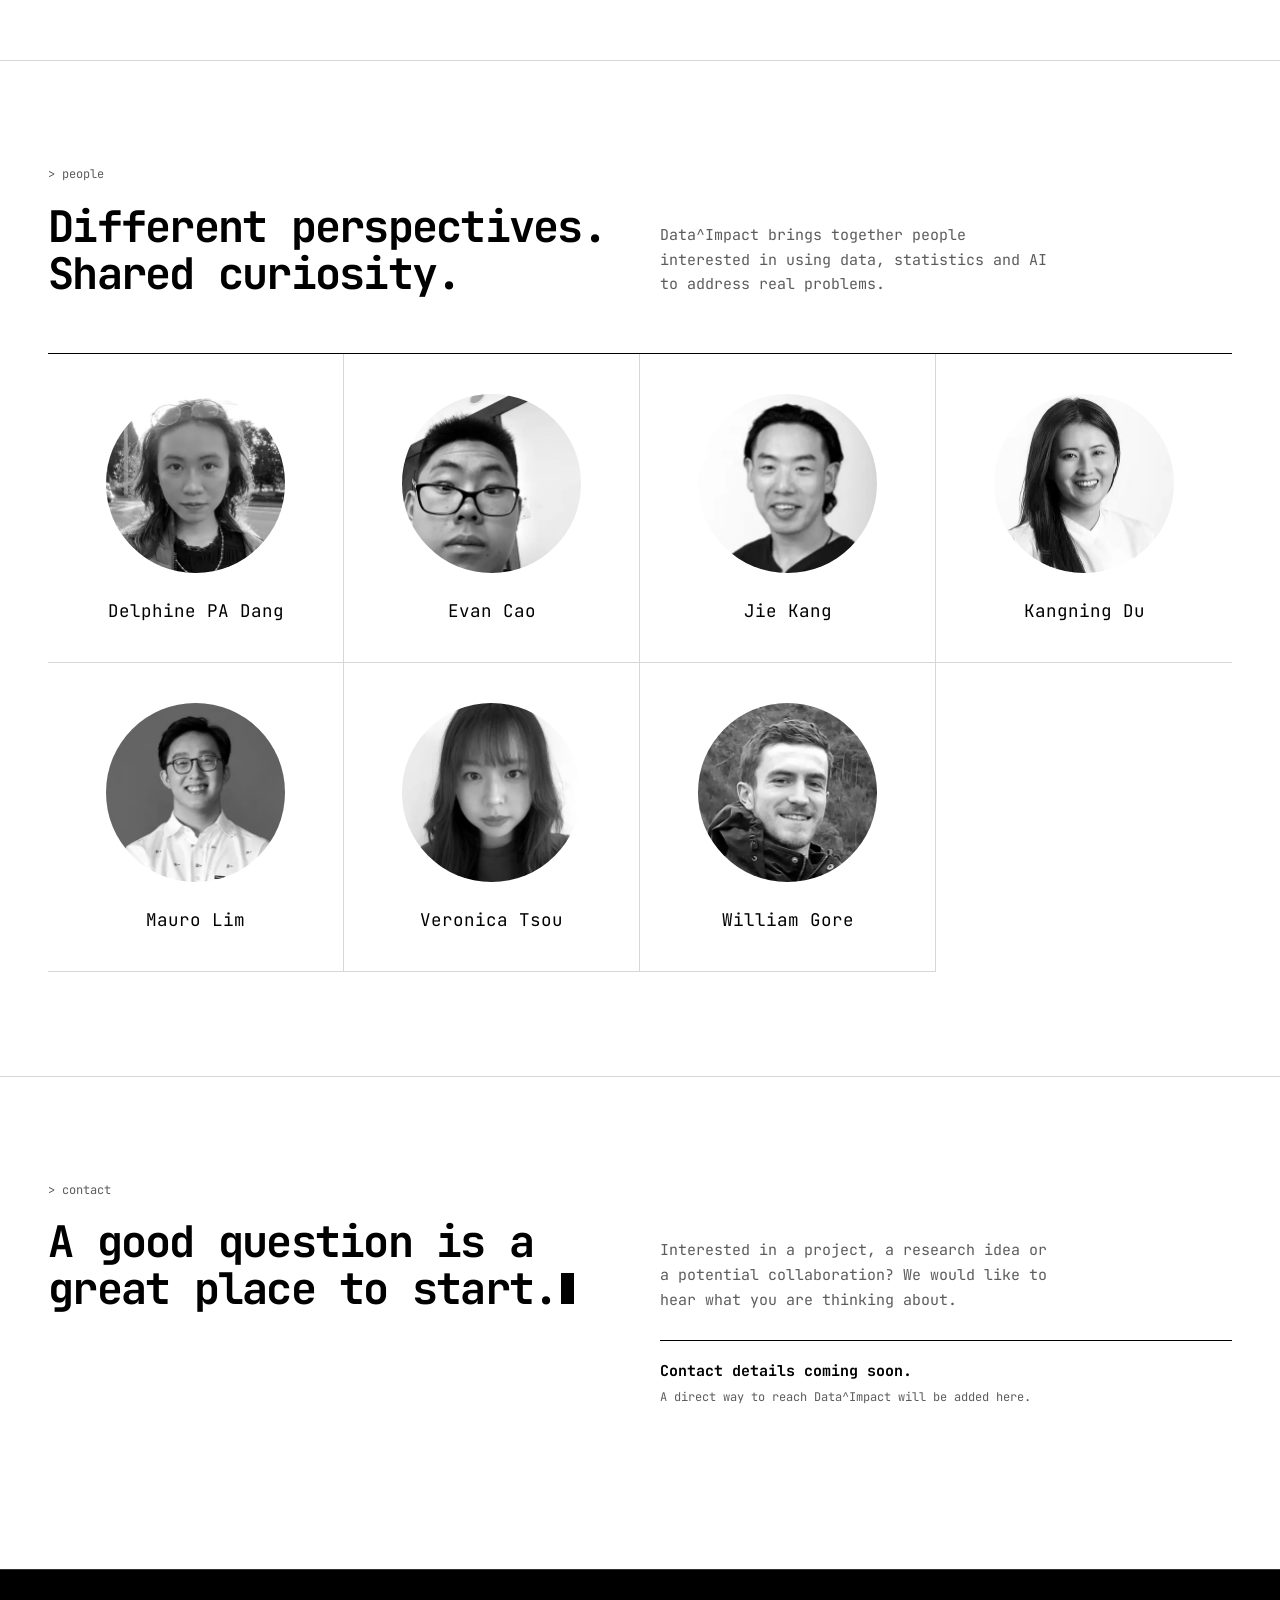
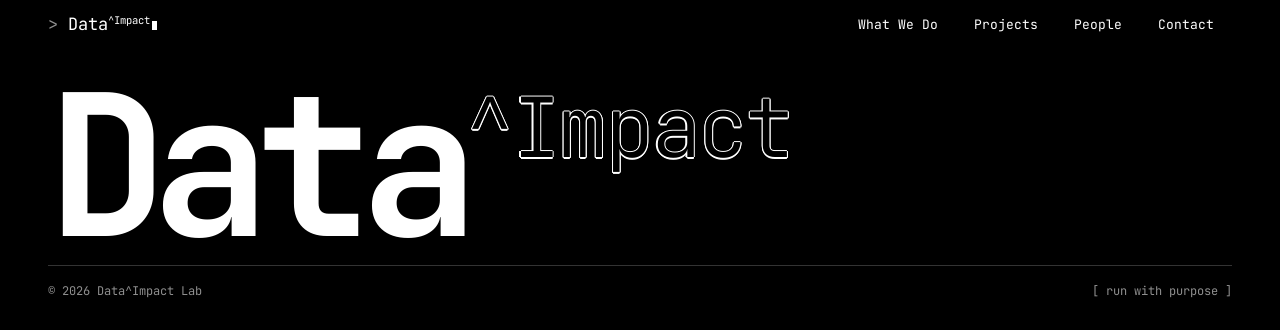
==== commit f8d0e486: "Cache-bust assets (v=6)" ====
--- a/index.html
+++ b/index.html
@@ -14,7 +14,7 @@
 <link rel="preconnect" href="https://fonts.gstatic.com" crossorigin>
 <link href="https://fonts.googleapis.com/css2?family=JetBrains+Mono:wght@300;400;700&display=swap" rel="stylesheet">
 <script>document.documentElement.classList.add('js')</script>
-<link rel="stylesheet" href="/assets/site.css?v=5">
+<link rel="stylesheet" href="/assets/site.css?v=6">
 </head>
 <body>
 <a class="skip-link" href="#main">Skip to content</a>
@@ -235,6 +235,6 @@
   </div>
 </footer>
 
-<script src="/assets/site.js?v=5"></script>
+<script src="/assets/site.js?v=6"></script>
 </body>
 </html>
--- a/assets/site.css
+++ b/assets/site.css
@@ -348,6 +348,13 @@
 .project-pager { display: flex; justify-content: space-between; margin-top: 64px; padding-top: 20px; border-top: 1px solid var(--ink); font-size: 14px; }
 .project-pager a:hover { text-decoration: underline; text-underline-offset: 4px; }
 
+/* A fact sheet that only names the author: centred beside the work, larger */
+.project-top .project-facts-solo { align-self: center; }
+.project-facts-solo div { grid-template-columns: 1fr; gap: 14px; padding: 28px 0; }
+.project-facts-solo dt { font-size: 14px; }
+.project-facts-solo .authors { gap: 18px; }
+.project-facts-solo .author-names { font-size: clamp(18px, 1.6vw, 24px); font-weight: 700; letter-spacing: -.02em; }
+.avatar-xl { width: 88px; height: 88px; font-size: 28px; }
 /* Project page: work + fact sheet side by side, full write-up underneath in a larger size */
 .project-top { display: grid; grid-template-columns: minmax(0, 2fr) minmax(0, 1fr); gap: 0 48px; align-items: start; }
 .project-detail .project-top .project-cover { max-width: none !important; }
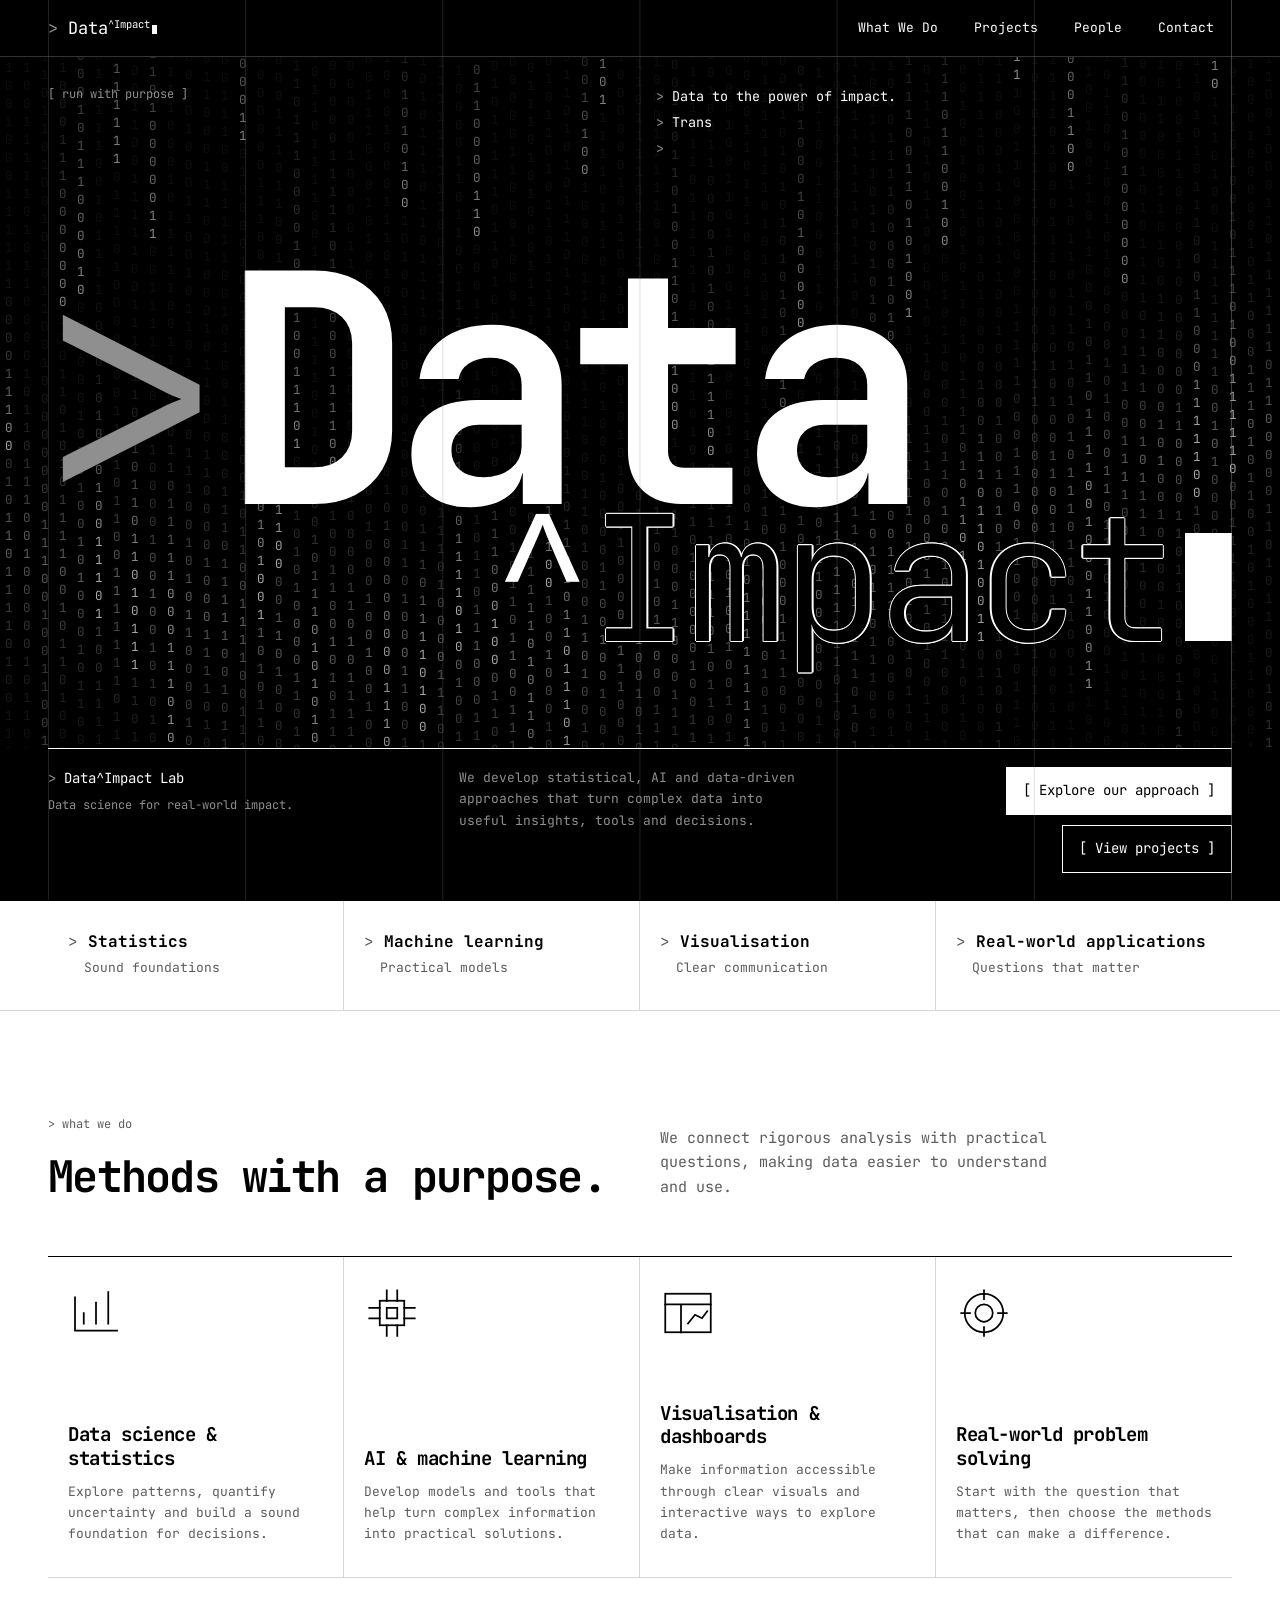
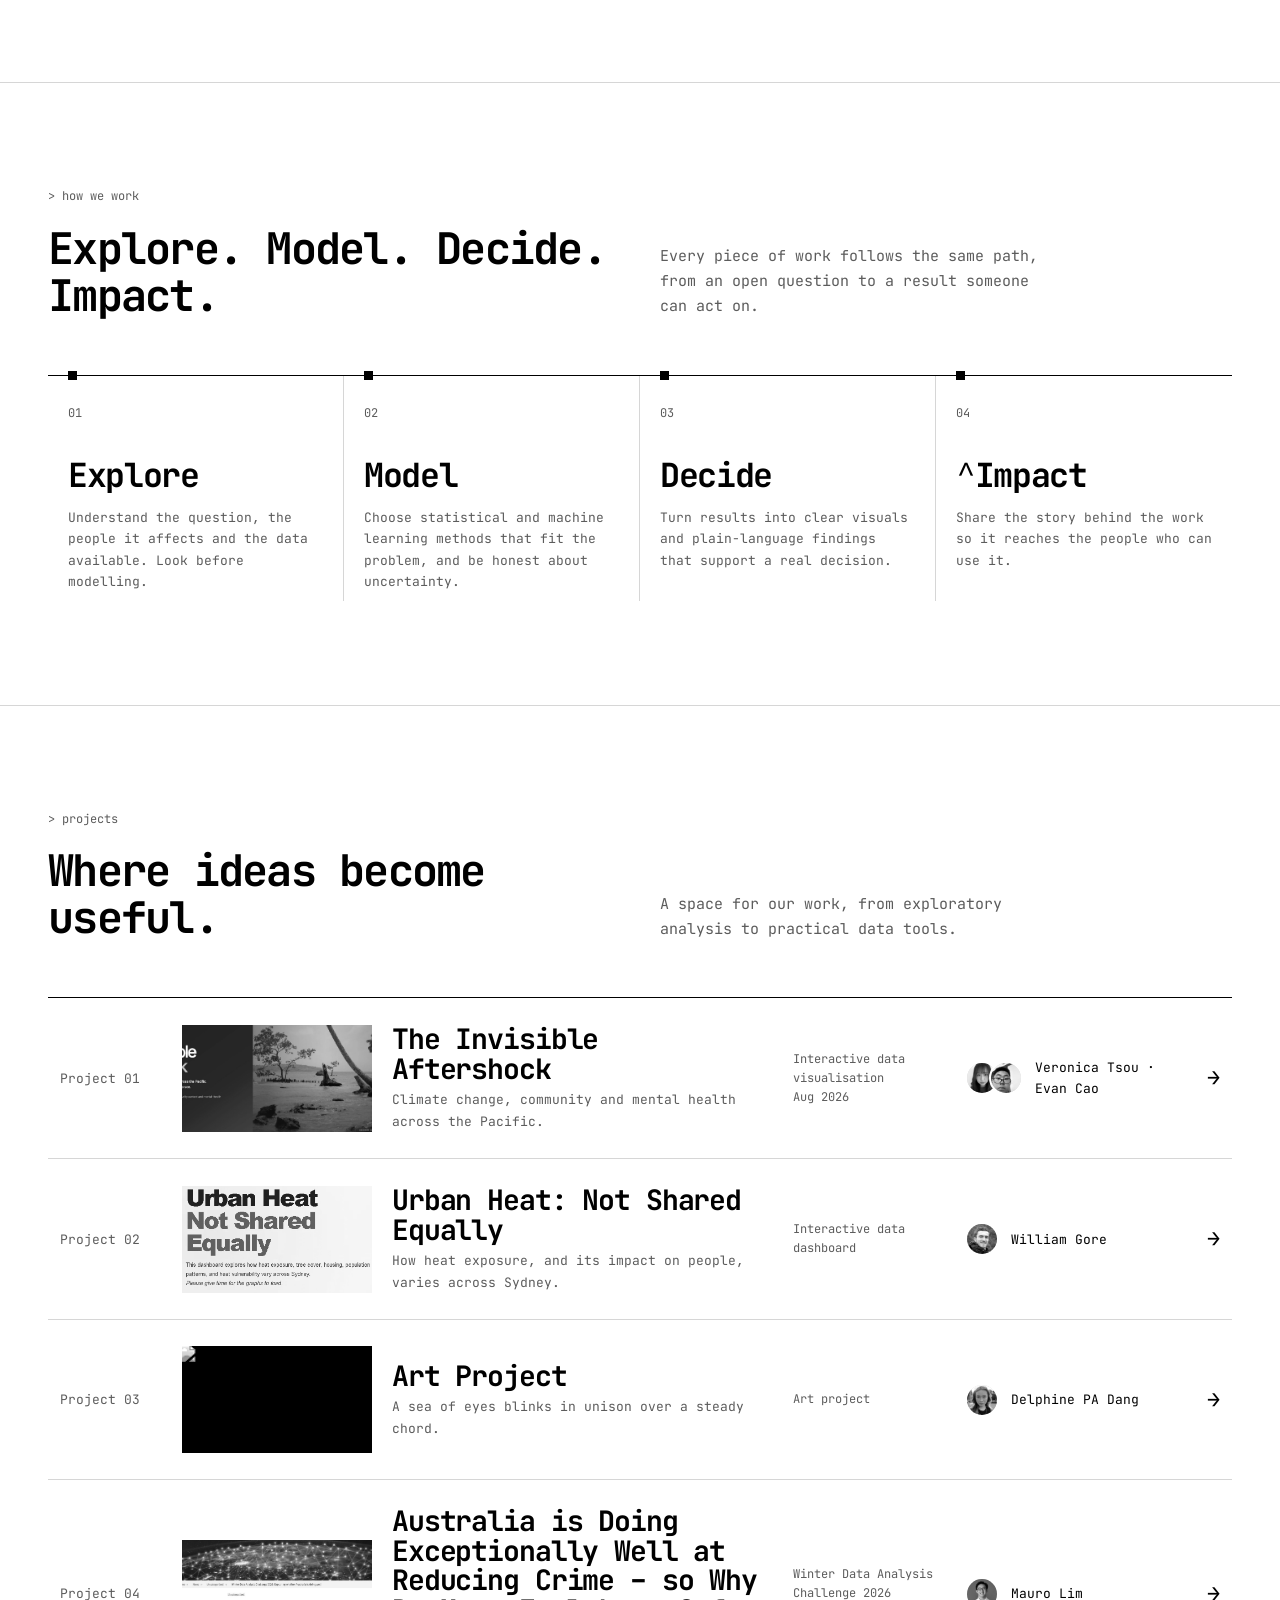
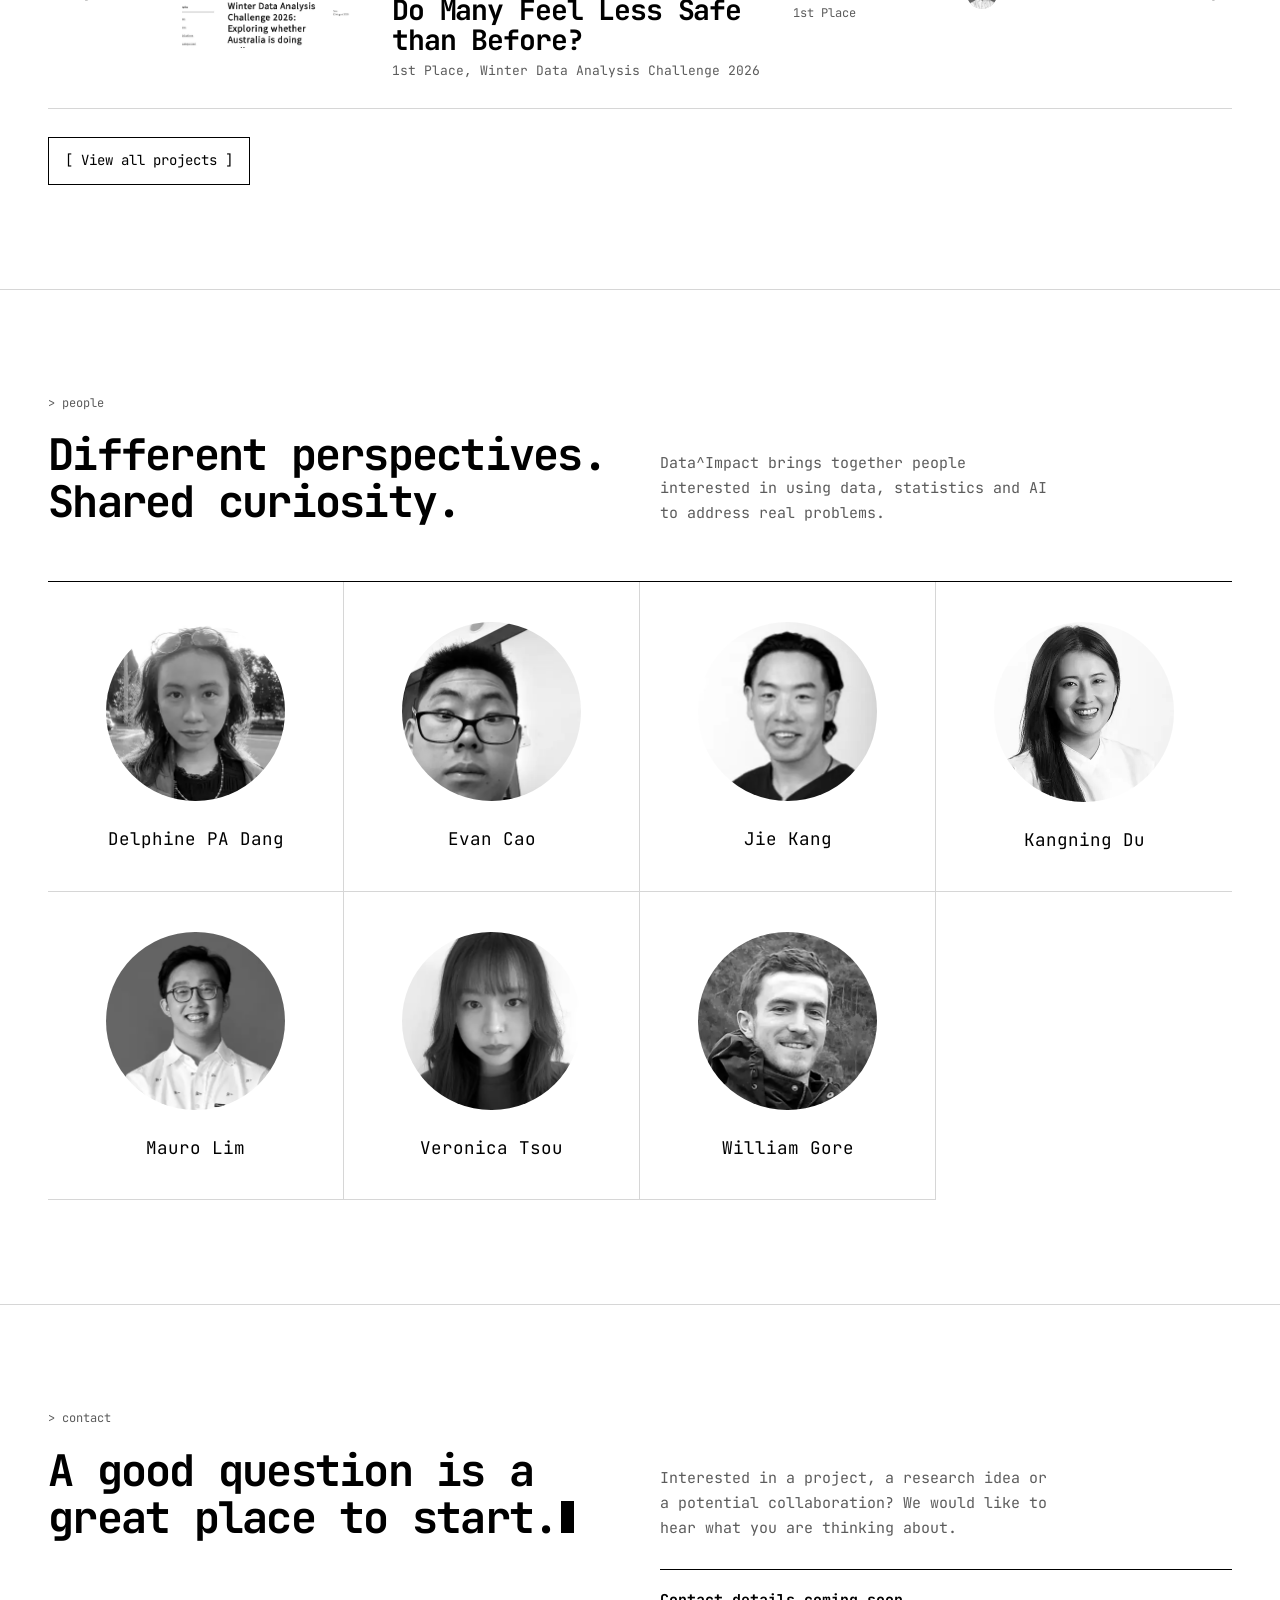
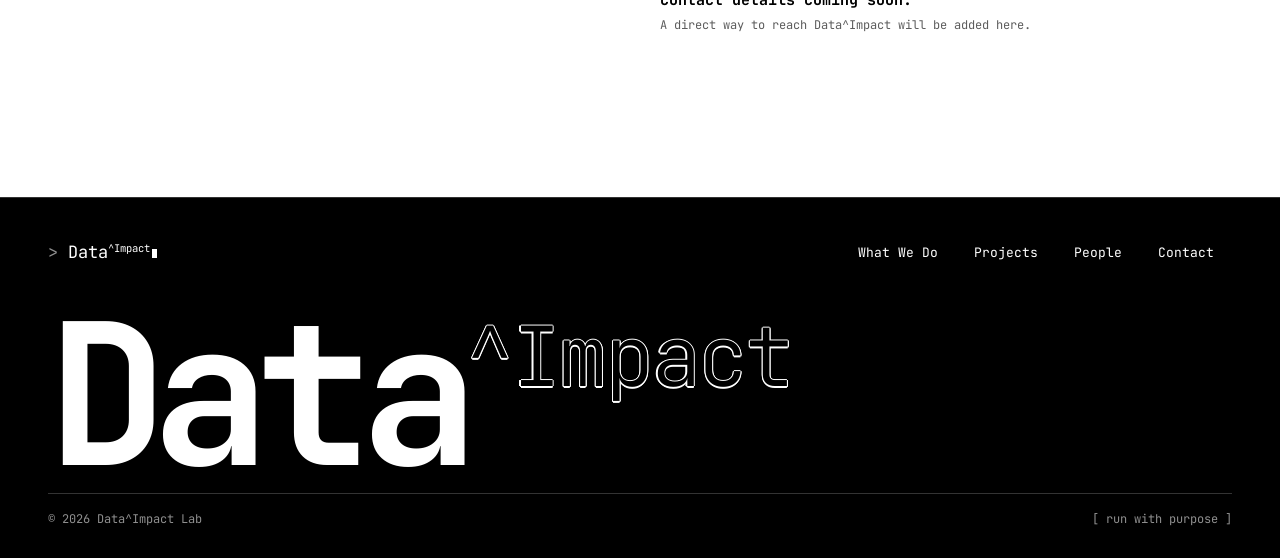
==== commit ba229f72: "Home: add Project 04 to the list" ====
--- a/index.html
+++ b/index.html
@@ -14,7 +14,7 @@
 <link rel="preconnect" href="https://fonts.gstatic.com" crossorigin>
 <link href="https://fonts.googleapis.com/css2?family=JetBrains+Mono:wght@300;400;700&display=swap" rel="stylesheet">
 <script>document.documentElement.classList.add('js')</script>
-<link rel="stylesheet" href="/assets/site.css?v=6">
+<link rel="stylesheet" href="/assets/site.css?v=7">
 </head>
 <body>
 <a class="skip-link" href="#main">Skip to content</a>
@@ -154,6 +154,16 @@
             <span class="plist-arrow" aria-hidden="true">→</span>
           </a>
         </li>
+        <li>
+          <a class="plist-row" href="/projects/reducing-crime/">
+            <span class="plist-no">04</span>
+            <span class="plist-thumb" aria-hidden="true"><img src="/assets/projects/wdac-crime.webp" alt="" width="1916" height="1217" loading="lazy"></span>
+            <span class="plist-main"><span class="plist-title">Australia is Doing Exceptionally Well at Reducing Crime – so Why Do Many Feel Less Safe than Before?</span><span class="plist-lead">1st Place, Winter Data Analysis Challenge 2026</span></span>
+            <span class="plist-type">Winter Data Analysis Challenge 2026<br>1st Place</span>
+            <span class="authors"><span class="avatars-stack" aria-hidden="true"><span class="avatar" title="Mauro Lim"><img src="/assets/people/mauro.webp" alt="" width="360" height="360"></span></span><span class="author-names">Mauro Lim</span></span>
+            <span class="plist-arrow" aria-hidden="true">→</span>
+          </a>
+        </li>
       </ol>
       <p class="plist-more"><a class="button" href="/projects/">View all projects</a></p>
     </div>
@@ -235,6 +245,6 @@
   </div>
 </footer>
 
-<script src="/assets/site.js?v=6"></script>
+<script src="/assets/site.js?v=7"></script>
 </body>
 </html>
--- a/assets/site.css
+++ b/assets/site.css
@@ -348,6 +348,9 @@
 .project-pager { display: flex; justify-content: space-between; margin-top: 64px; padding-top: 20px; border-top: 1px solid var(--ink); font-size: 14px; }
 .project-pager a:hover { text-decoration: underline; text-underline-offset: 4px; }
 
+/* Long project titles: smaller so they don't overwhelm the hero */
+.project-title-long { font-size: clamp(34px, 4.4vw, 76px); line-height: 1.02; letter-spacing: -.045em; padding-right: 22%; }
+.project-top .project-facts-center { align-self: center; }
 /* A fact sheet that only names the author: centred beside the work, larger */
 .project-top .project-facts-solo { align-self: center; }
 .project-facts-solo div { grid-template-columns: 1fr; gap: 14px; padding: 28px 0; }
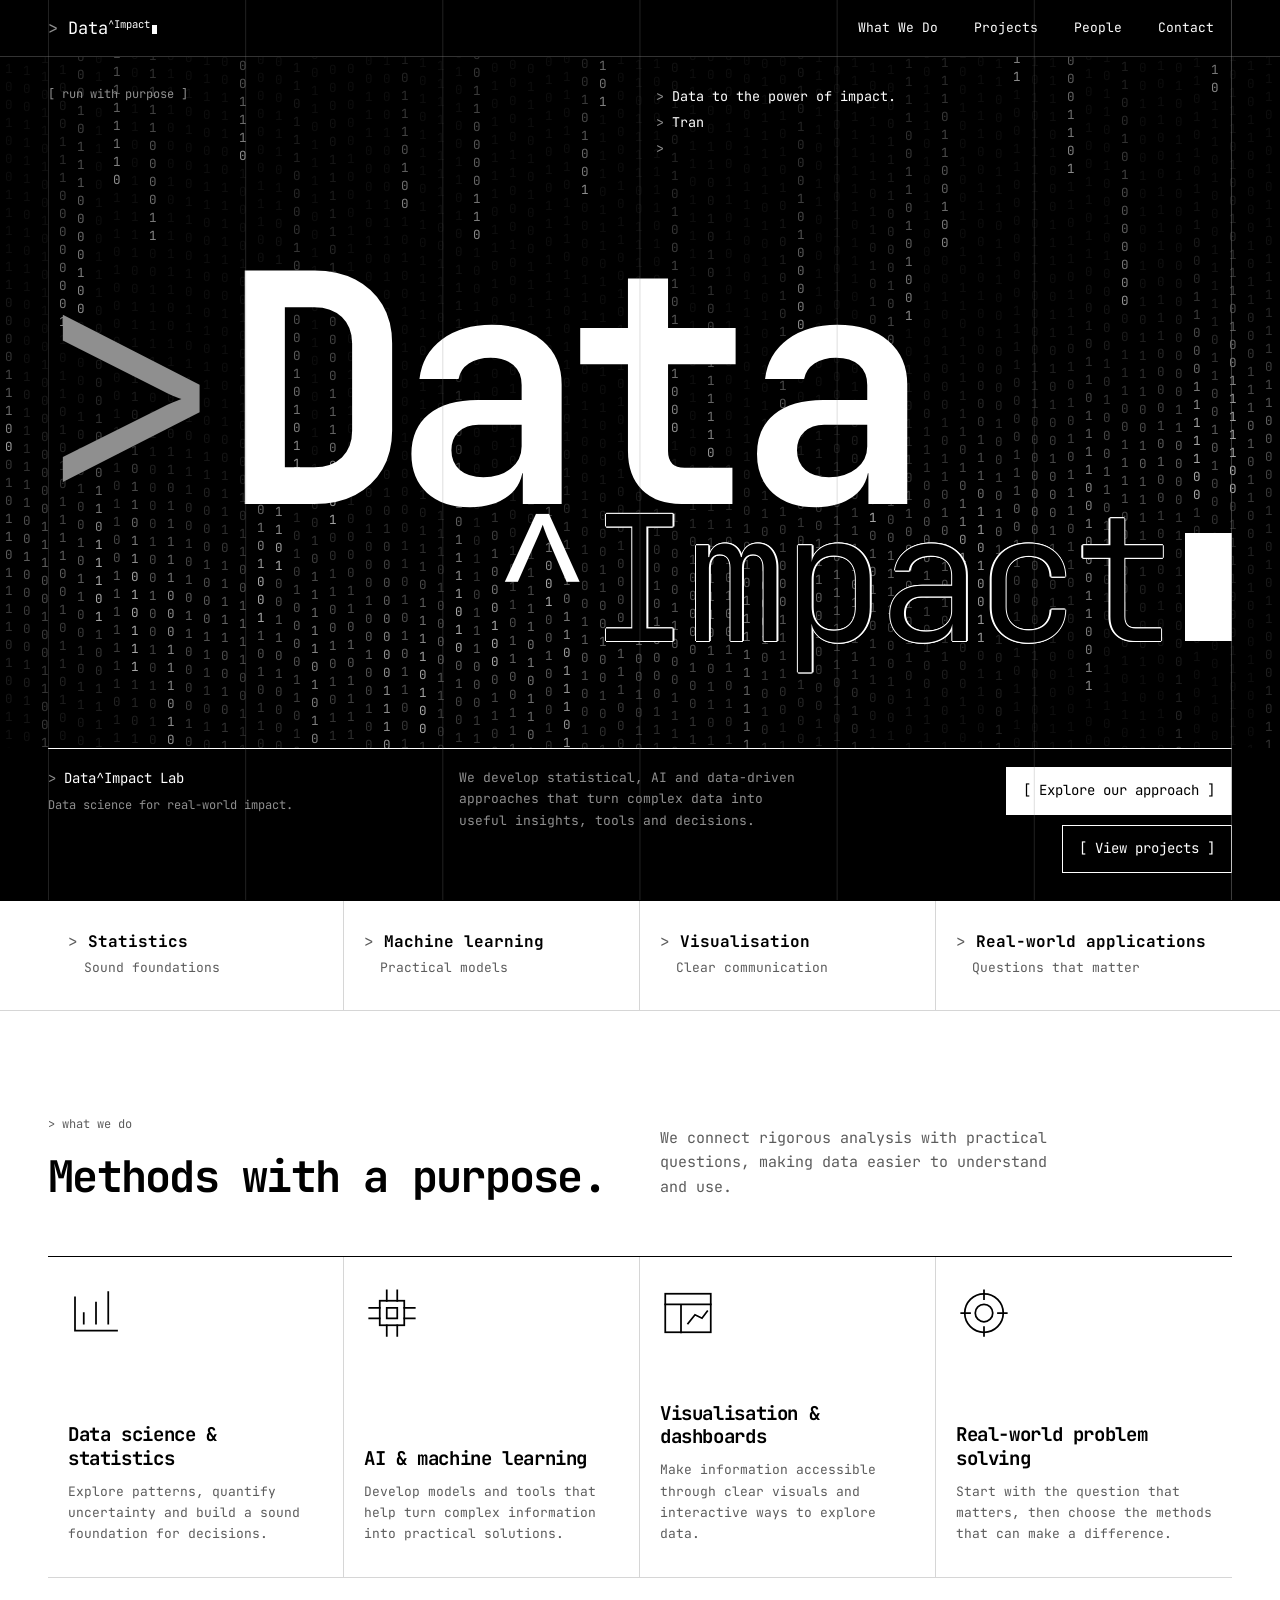
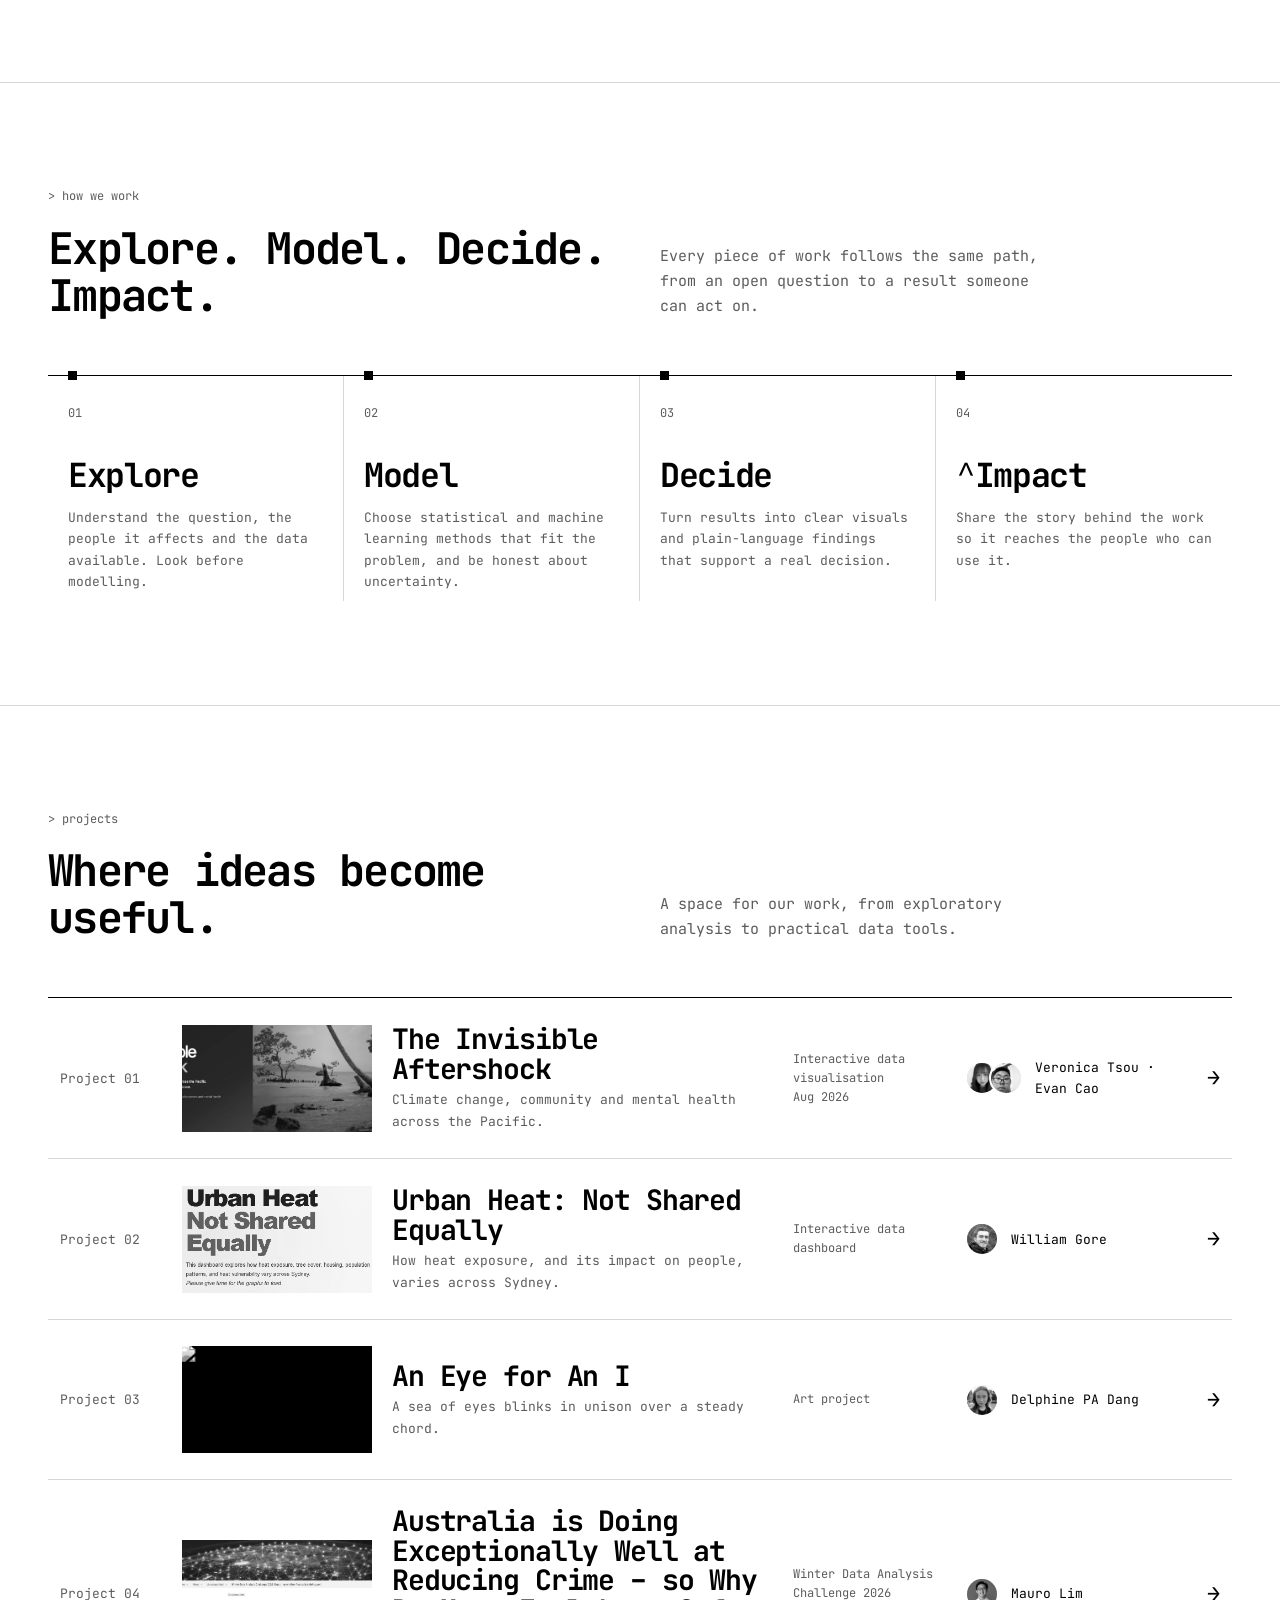
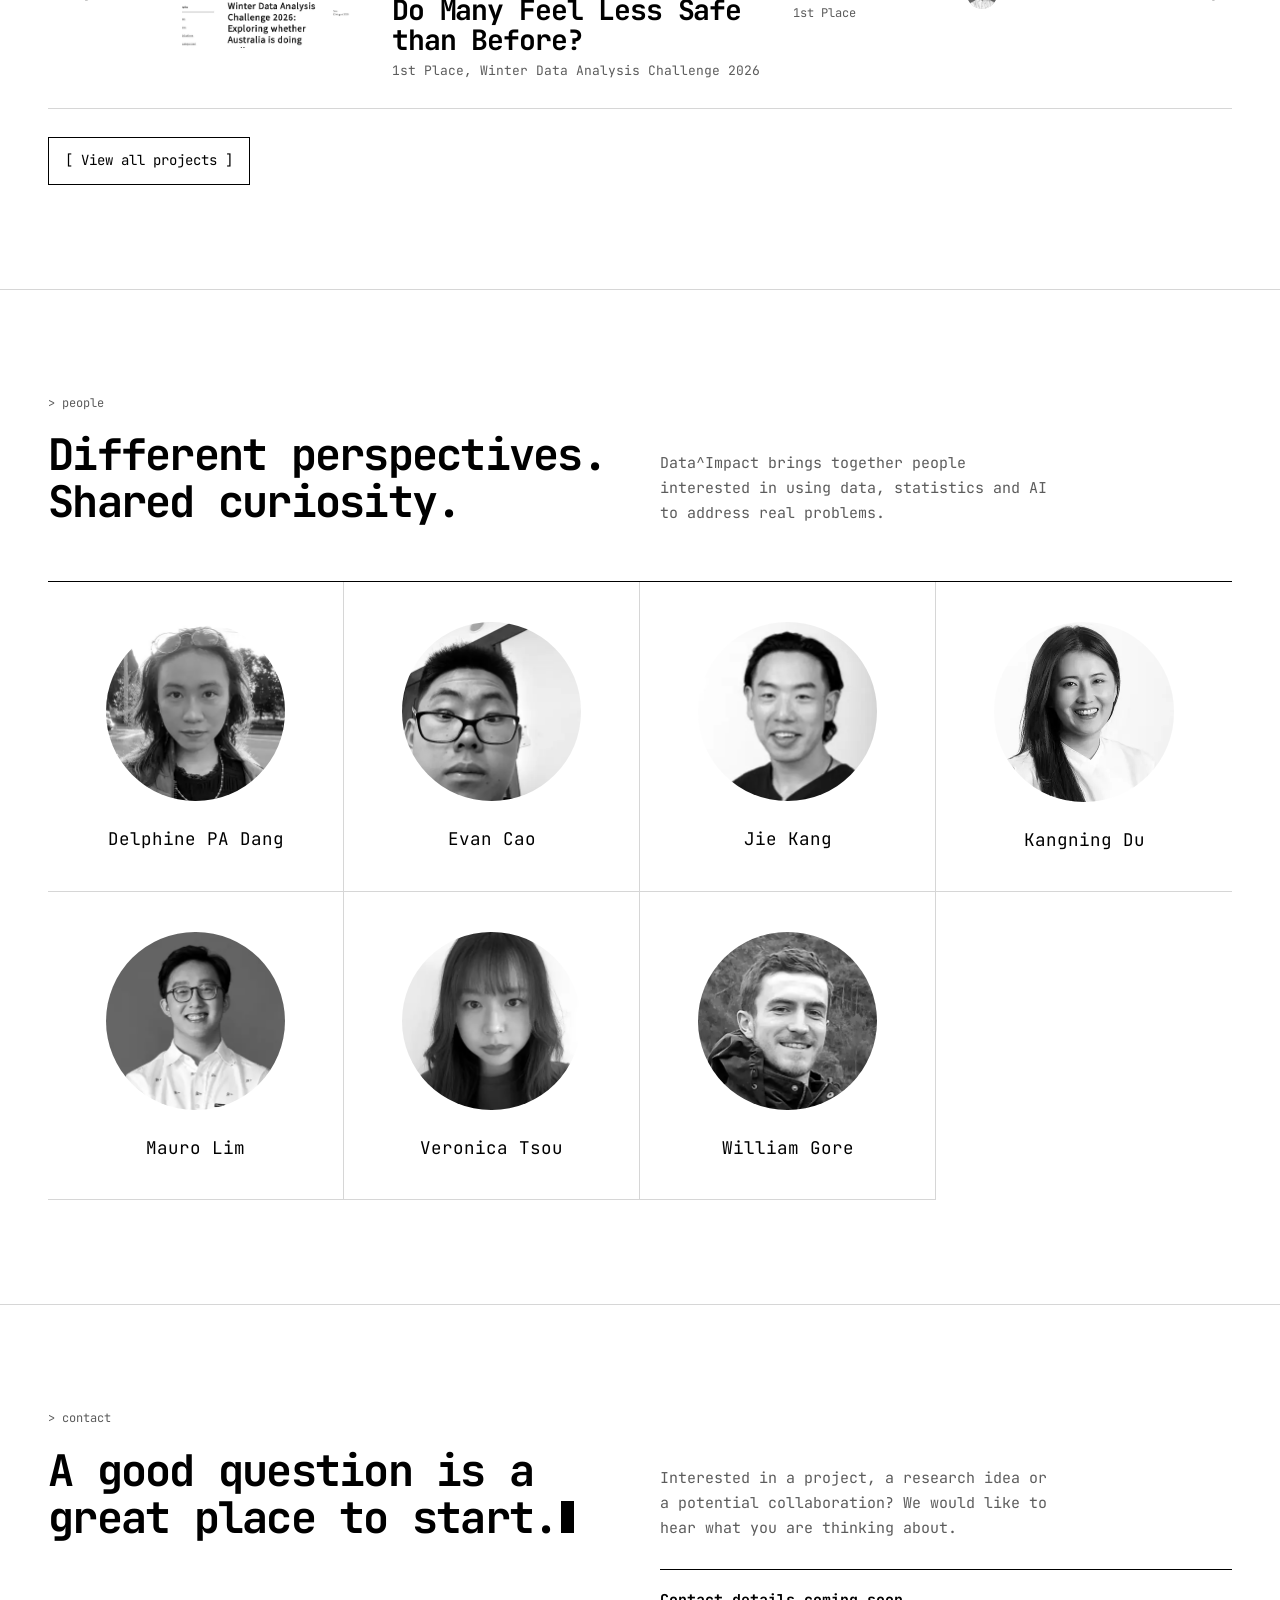
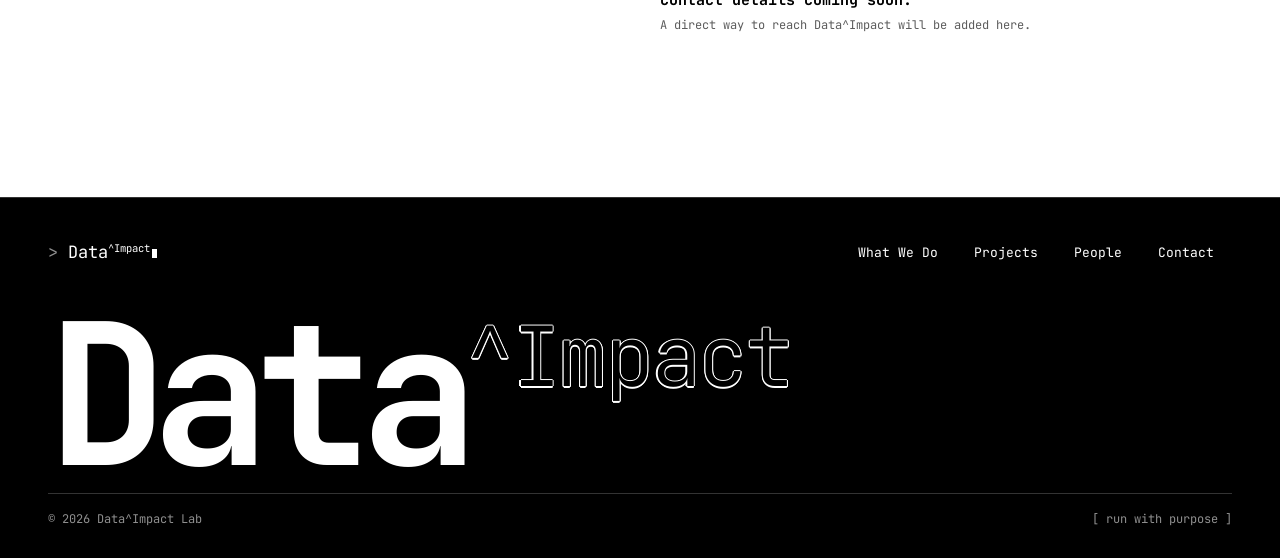
==== commit 53761fa7: "Home: An Eye for An I" ====
--- a/index.html
+++ b/index.html
@@ -148,7 +148,7 @@
           <a class="plist-row" href="/projects/art-project/">
             <span class="plist-no">03</span>
             <span class="plist-thumb" aria-hidden="true"><img src="https://drive.google.com/thumbnail?id=1DNB8MOa-_LuUYsaLgVYBlGNMfpsvek5d&amp;sz=w1280" alt="" width="1280" height="720" loading="lazy"></span>
-            <span class="plist-main"><span class="plist-title">Art Project</span><span class="plist-lead">A sea of eyes blinks in unison over a steady chord.</span></span>
+            <span class="plist-main"><span class="plist-title">An Eye for An I</span><span class="plist-lead">A sea of eyes blinks in unison over a steady chord.</span></span>
             <span class="plist-type">Art project</span>
             <span class="authors"><span class="avatars-stack" aria-hidden="true"><span class="avatar" title="Delphine PA Dang"><img src="/assets/people/delphine.webp" alt="" width="360" height="360"></span></span><span class="author-names">Delphine PA Dang</span></span>
             <span class="plist-arrow" aria-hidden="true">→</span>
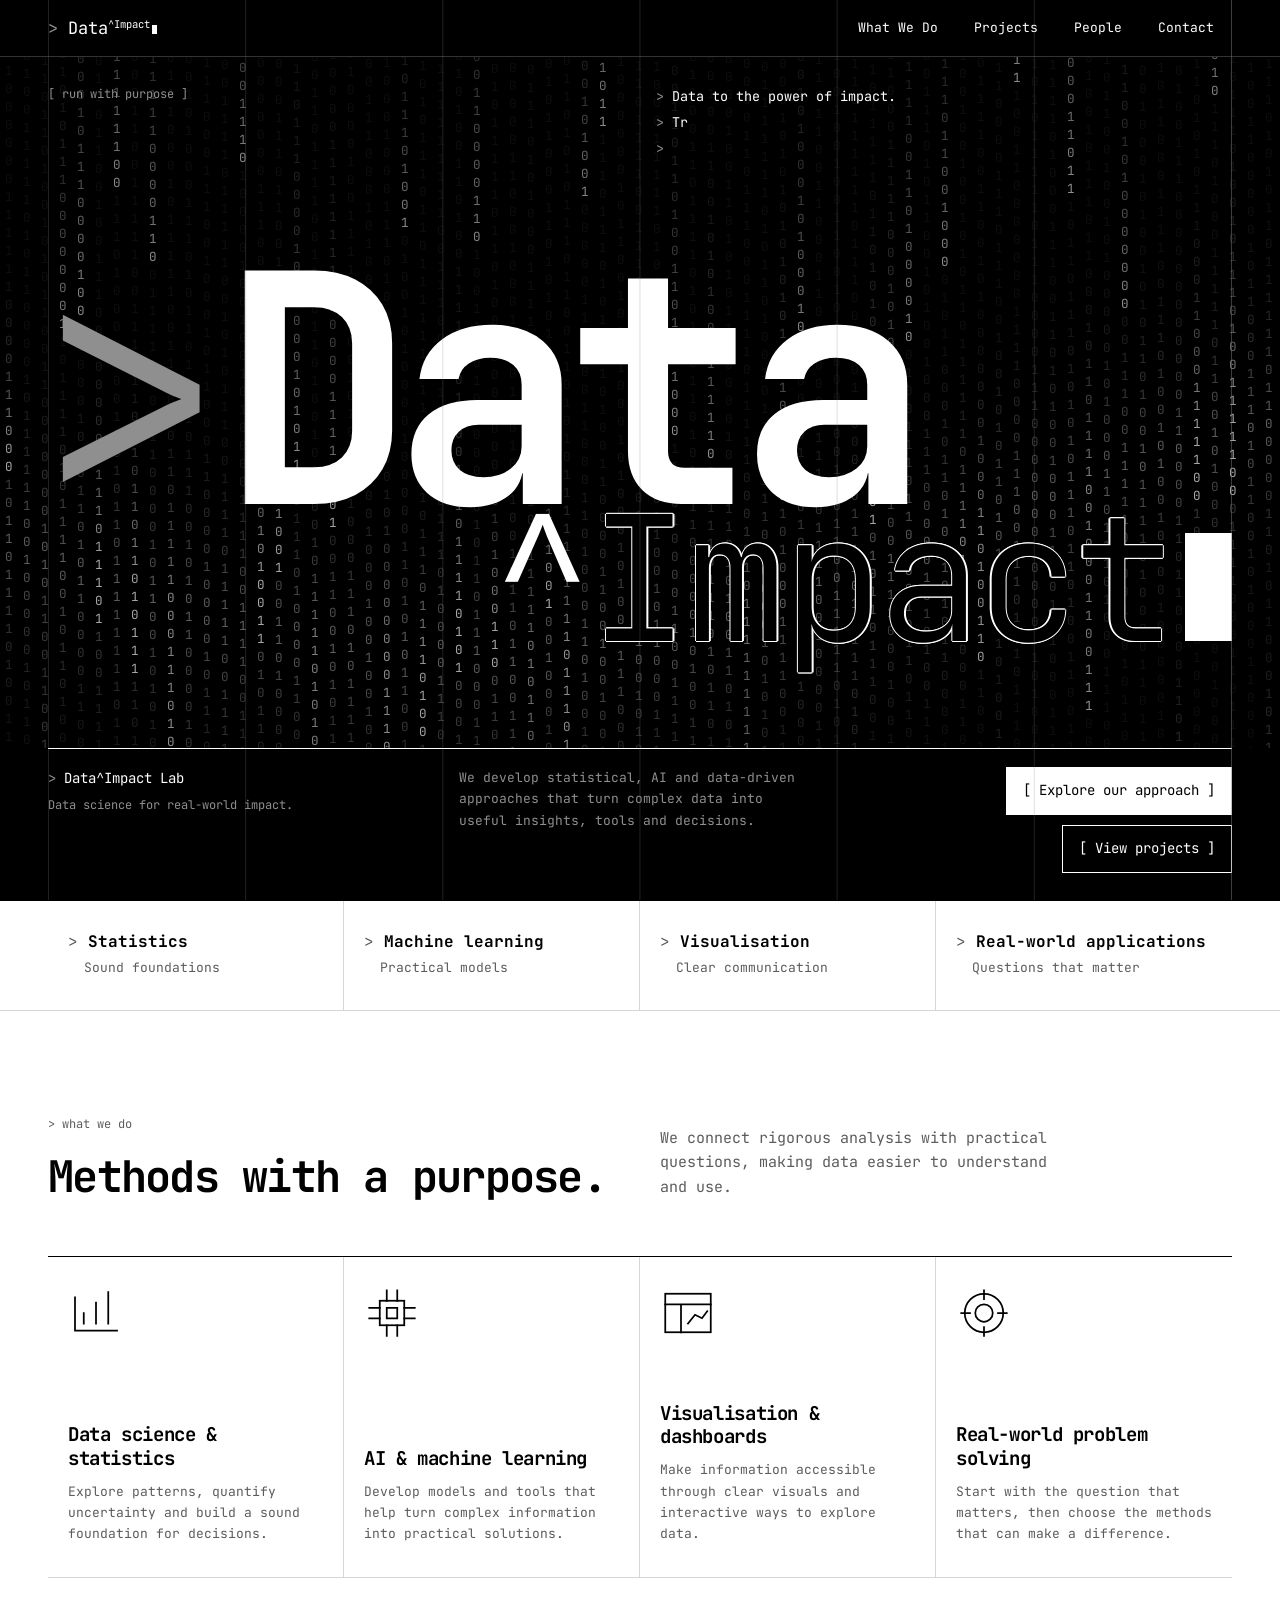
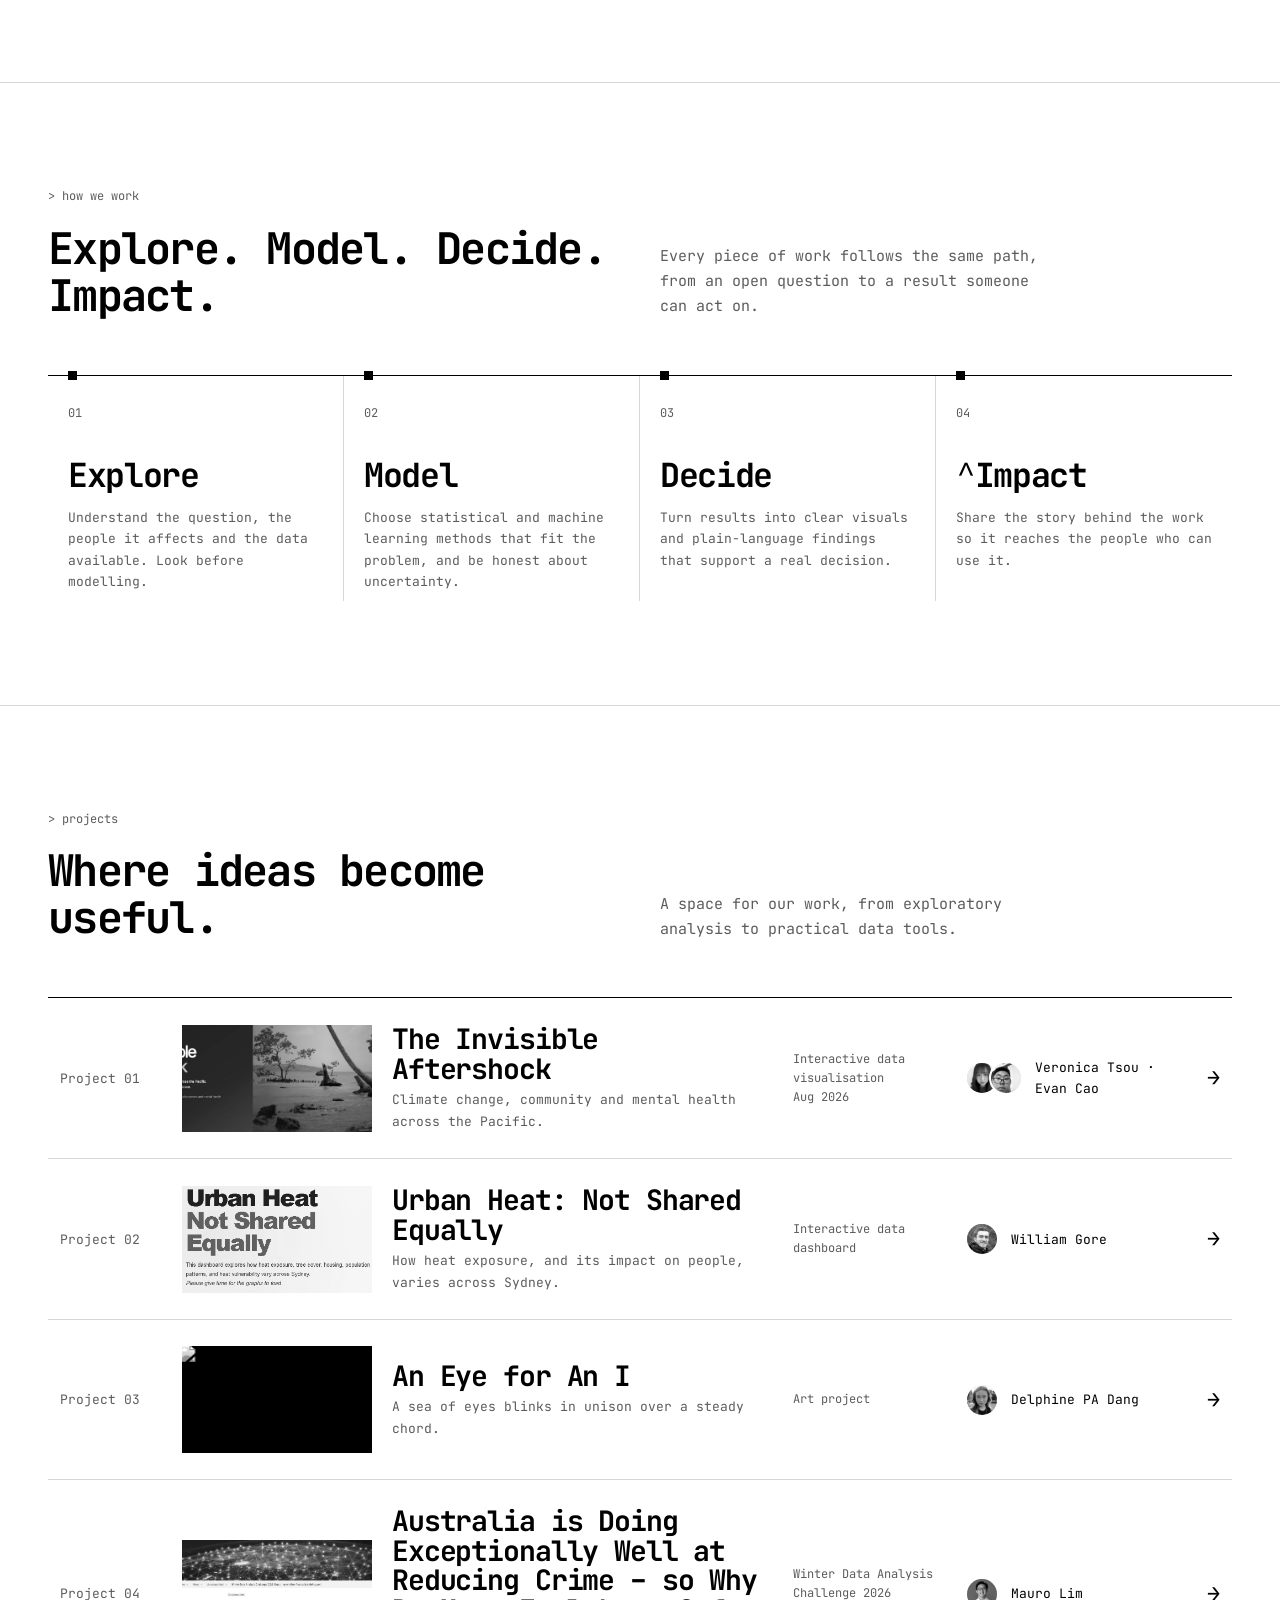
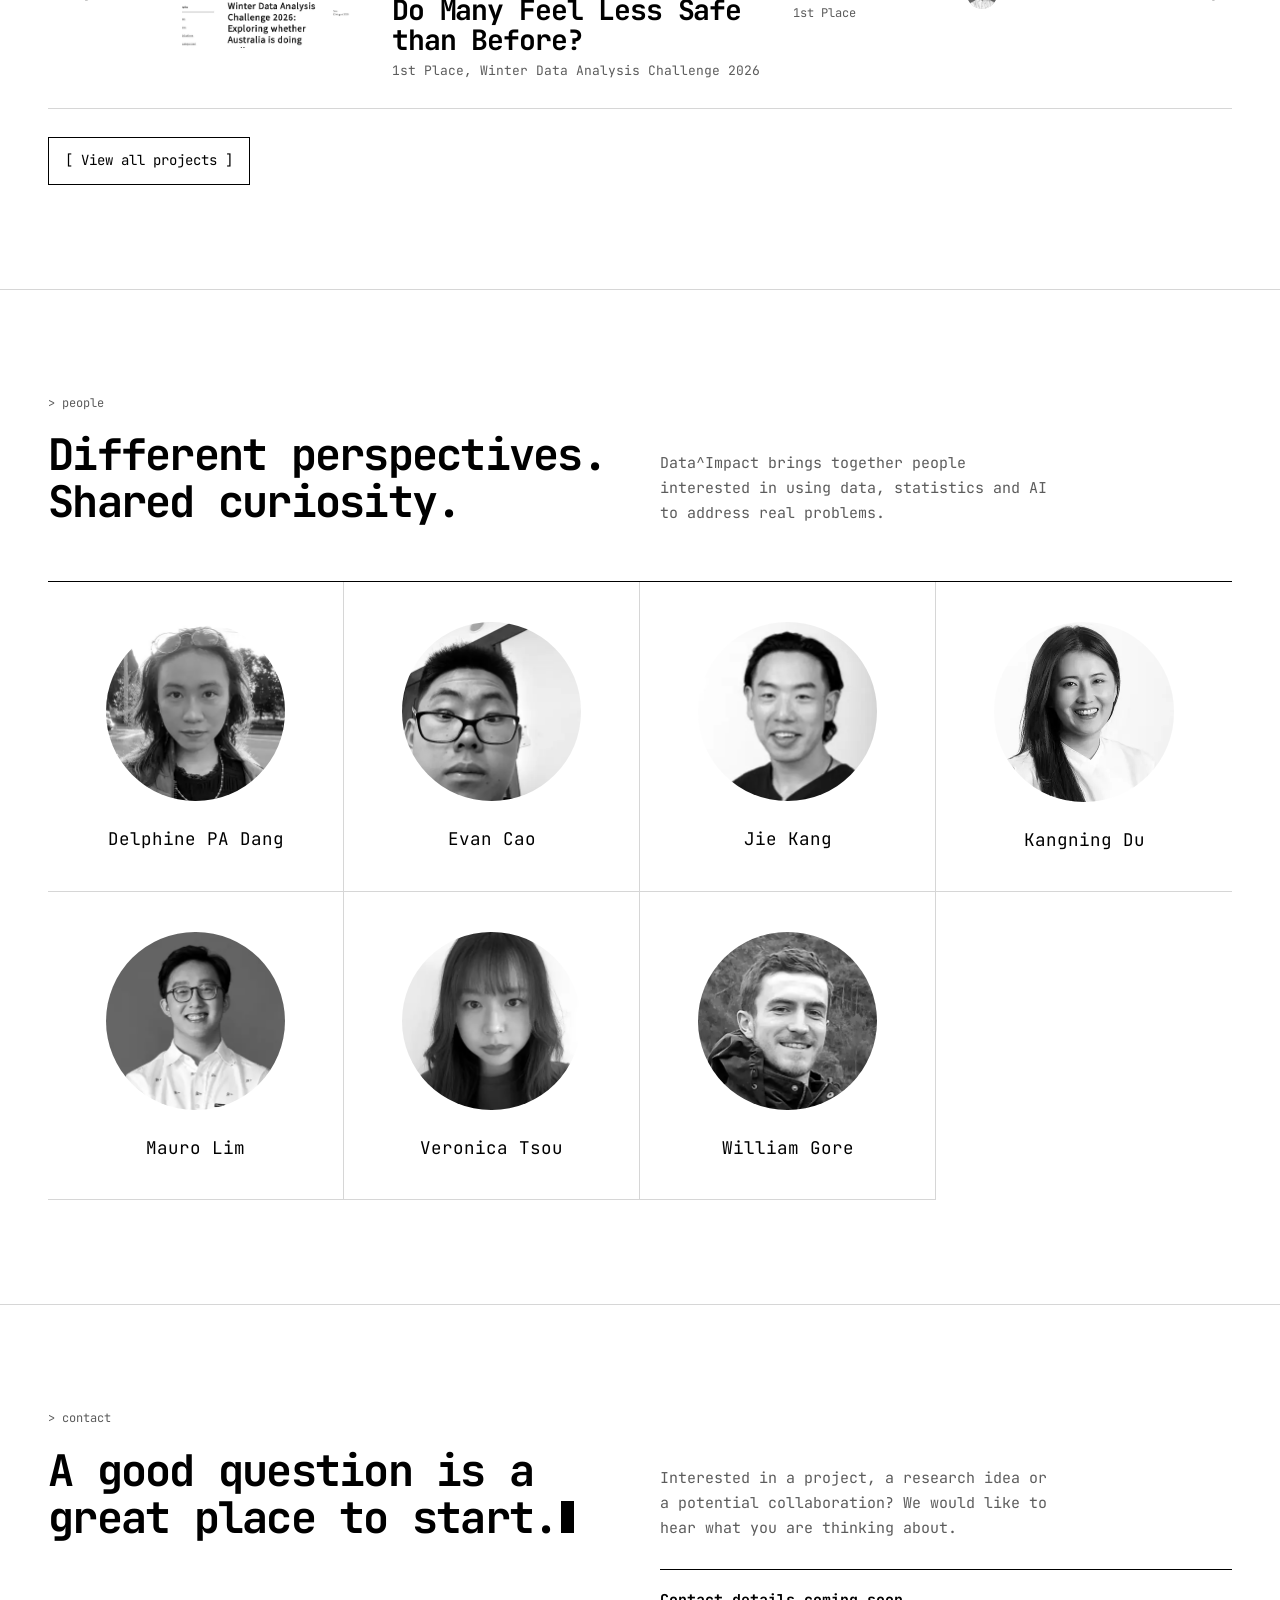
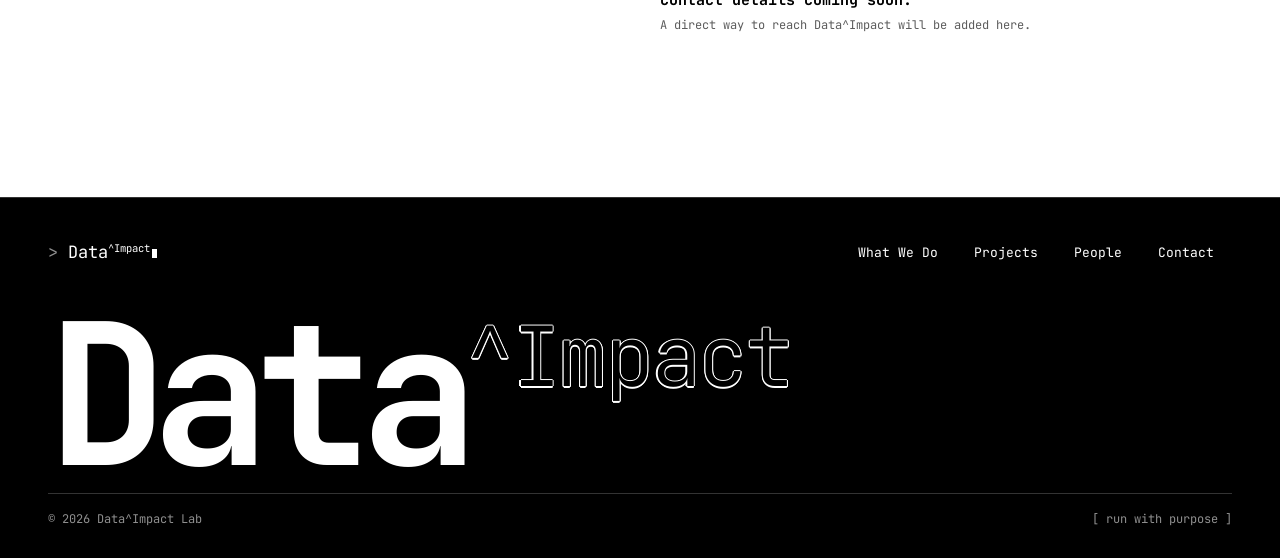
==== commit 3ebfeeac: "Home: link Delphine's website, YouTube thumbnail - index.html: Delphine's team link now points to he" ====
--- a/index.html
+++ b/index.html
@@ -147,7 +147,7 @@
         <li>
           <a class="plist-row" href="/projects/art-project/">
             <span class="plist-no">03</span>
-            <span class="plist-thumb" aria-hidden="true"><img src="https://drive.google.com/thumbnail?id=1DNB8MOa-_LuUYsaLgVYBlGNMfpsvek5d&amp;sz=w1280" alt="" width="1280" height="720" loading="lazy"></span>
+            <span class="plist-thumb" aria-hidden="true"><img src="https://i.ytimg.com/vi/ig204wgDkpE/hqdefault.jpg" alt="" width="480" height="360" loading="lazy"></span>
             <span class="plist-main"><span class="plist-title">An Eye for An I</span><span class="plist-lead">A sea of eyes blinks in unison over a steady chord.</span></span>
             <span class="plist-type">Art project</span>
             <span class="authors"><span class="avatars-stack" aria-hidden="true"><span class="avatar" title="Delphine PA Dang"><img src="/assets/people/delphine.webp" alt="" width="360" height="360"></span></span><span class="author-names">Delphine PA Dang</span></span>
@@ -178,7 +178,7 @@
       </div>
       <!-- To add a person: copy one <article class="member"> block. Put their website in data-site, e.g. data-site="https://example.com". -->
       <div class="team" data-reveal>
-        <article class="member" data-site="https://www.linkedin.com/in/phuonganh-dang/">
+        <article class="member" data-site="https://delphinepadang.github.io/">
           <div class="member-photo"><img src="/assets/people/delphine.webp" alt="Portrait of Delphine PA Dang" width="360" height="360" loading="lazy"></div>
           <h3 class="member-name">Delphine PA Dang</h3>
         </article>
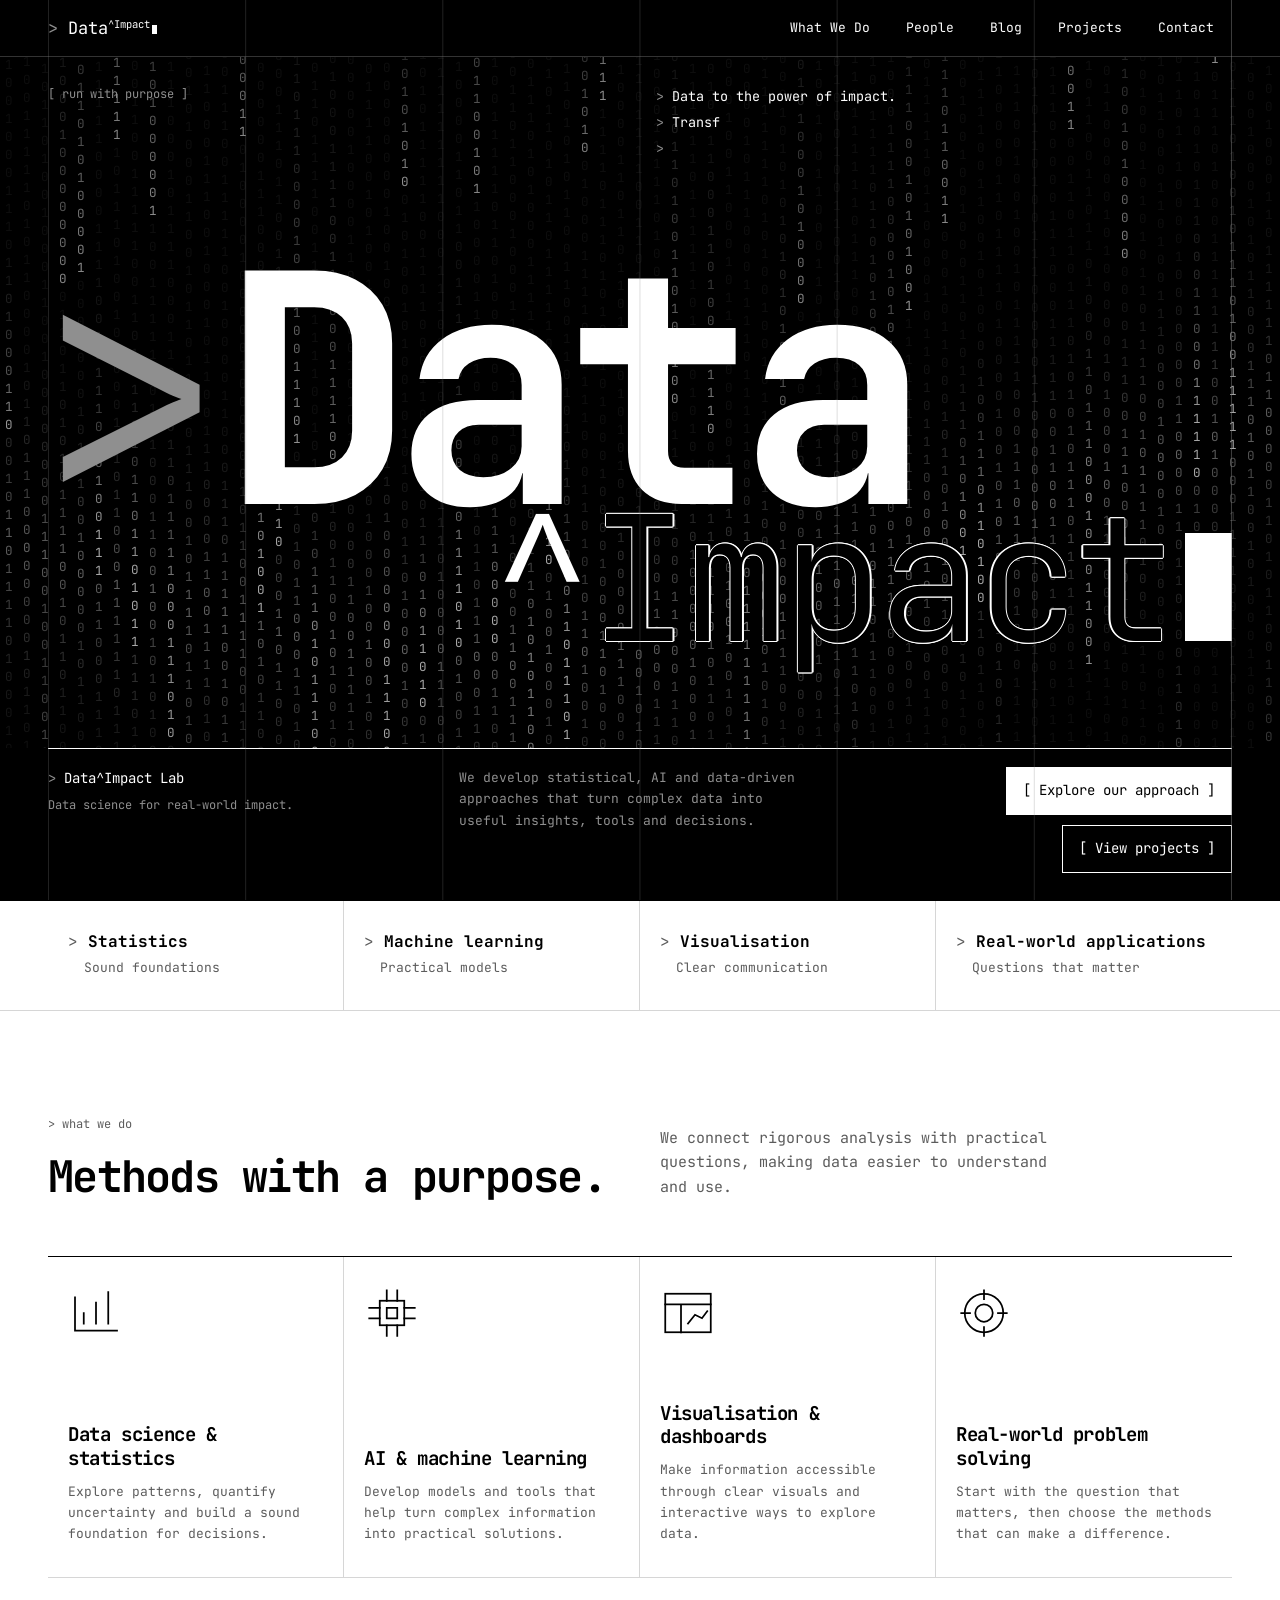
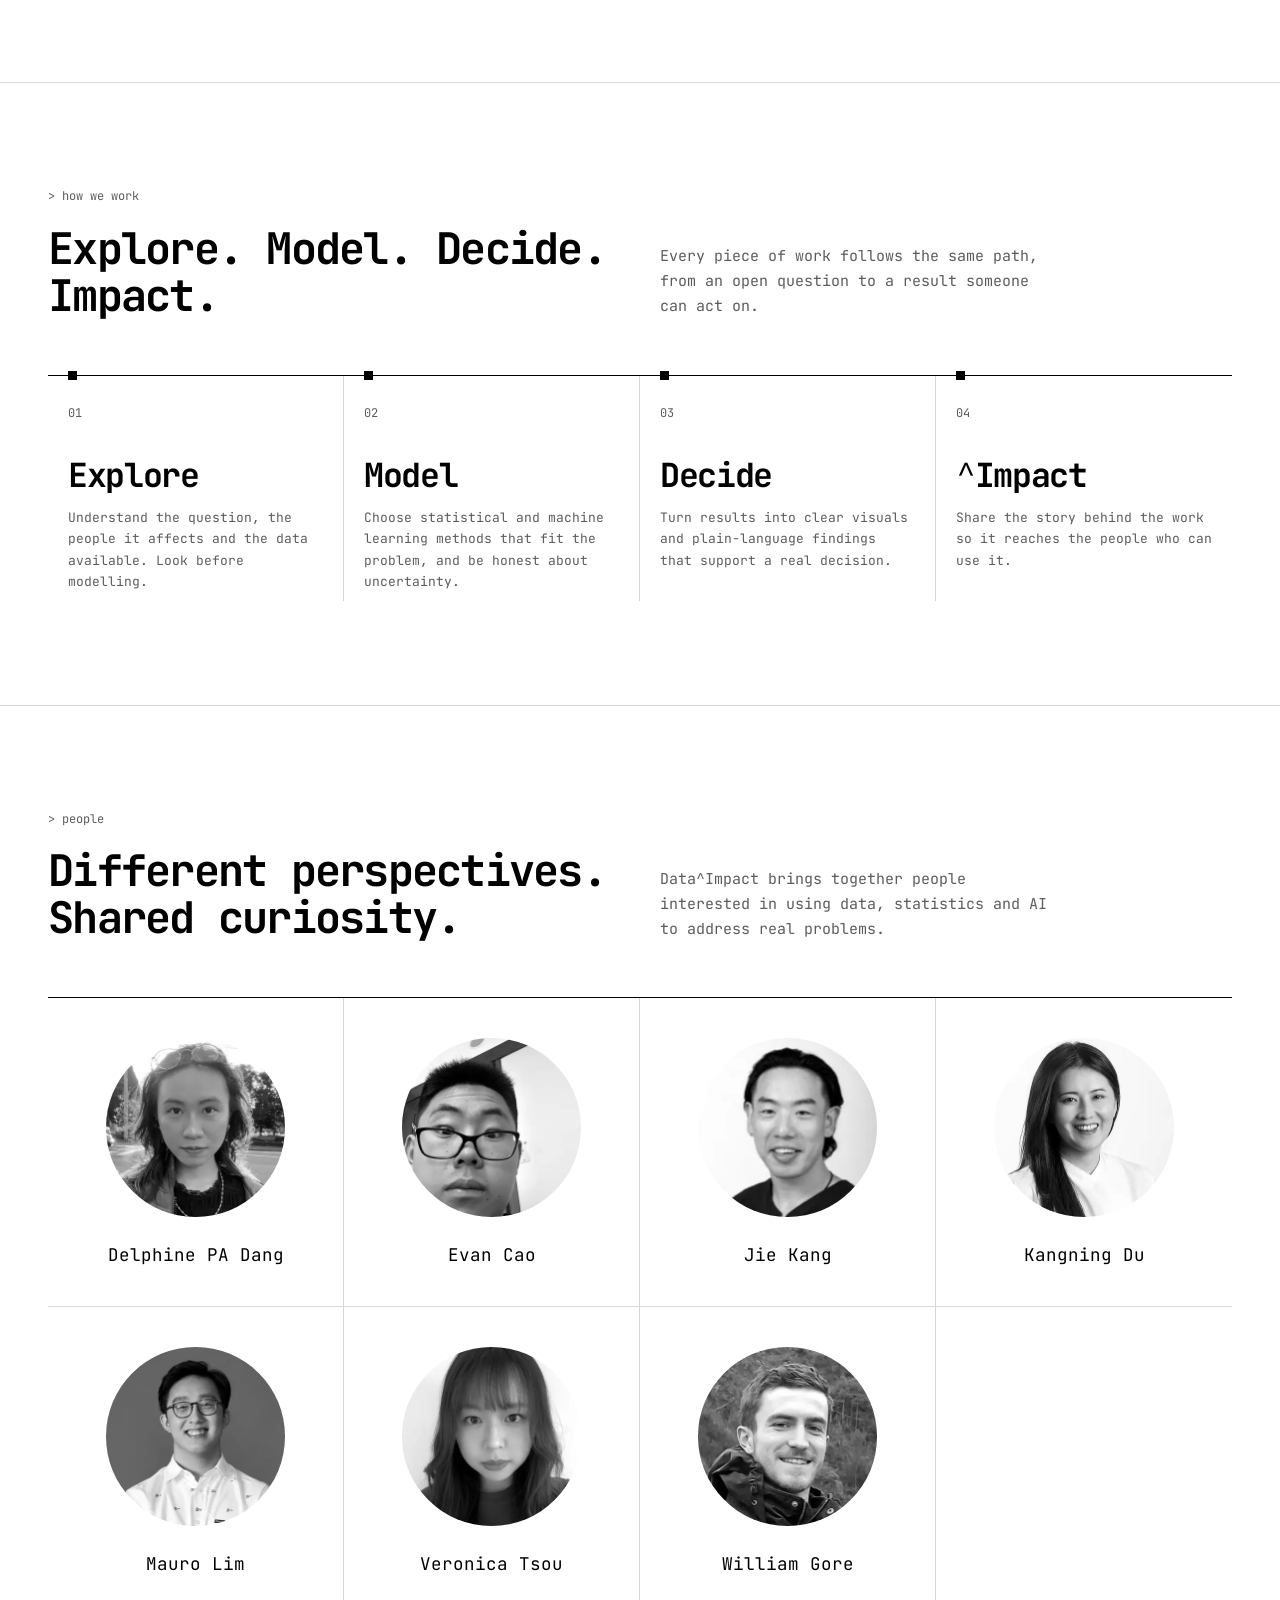
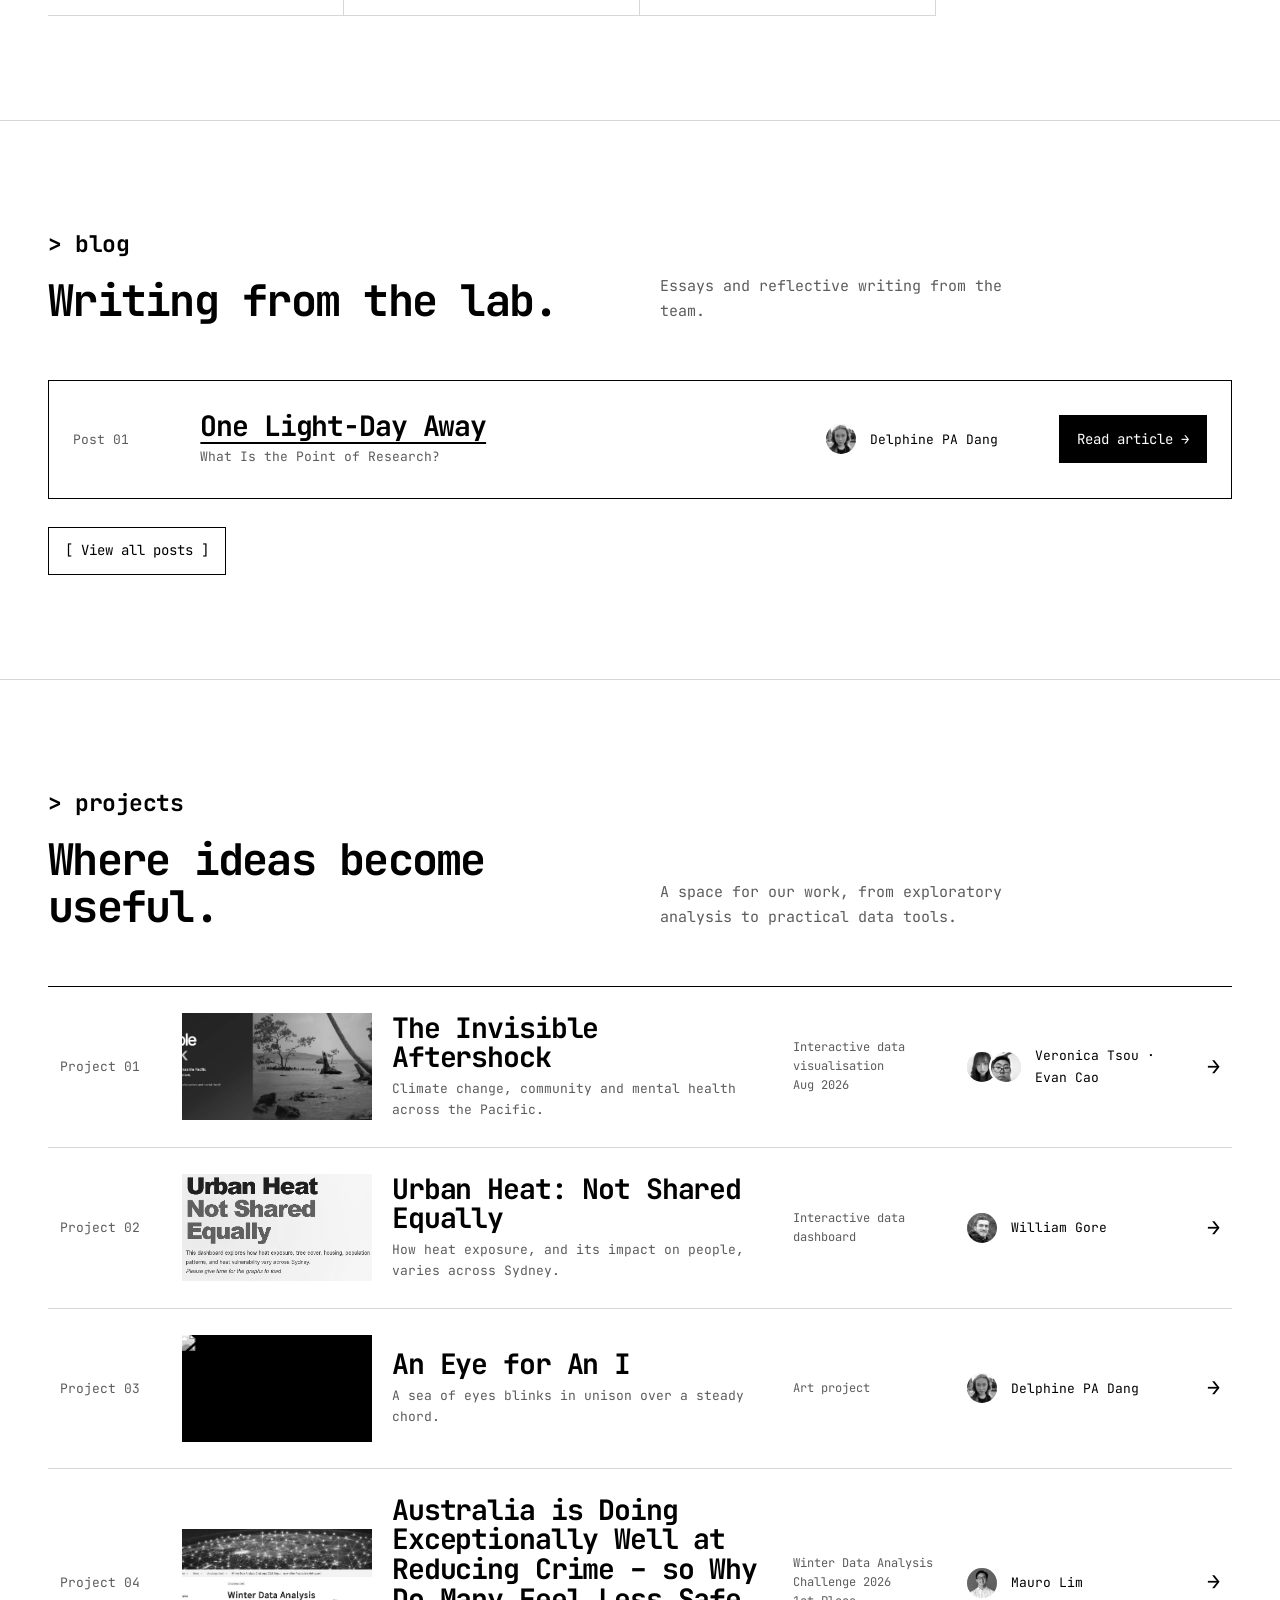
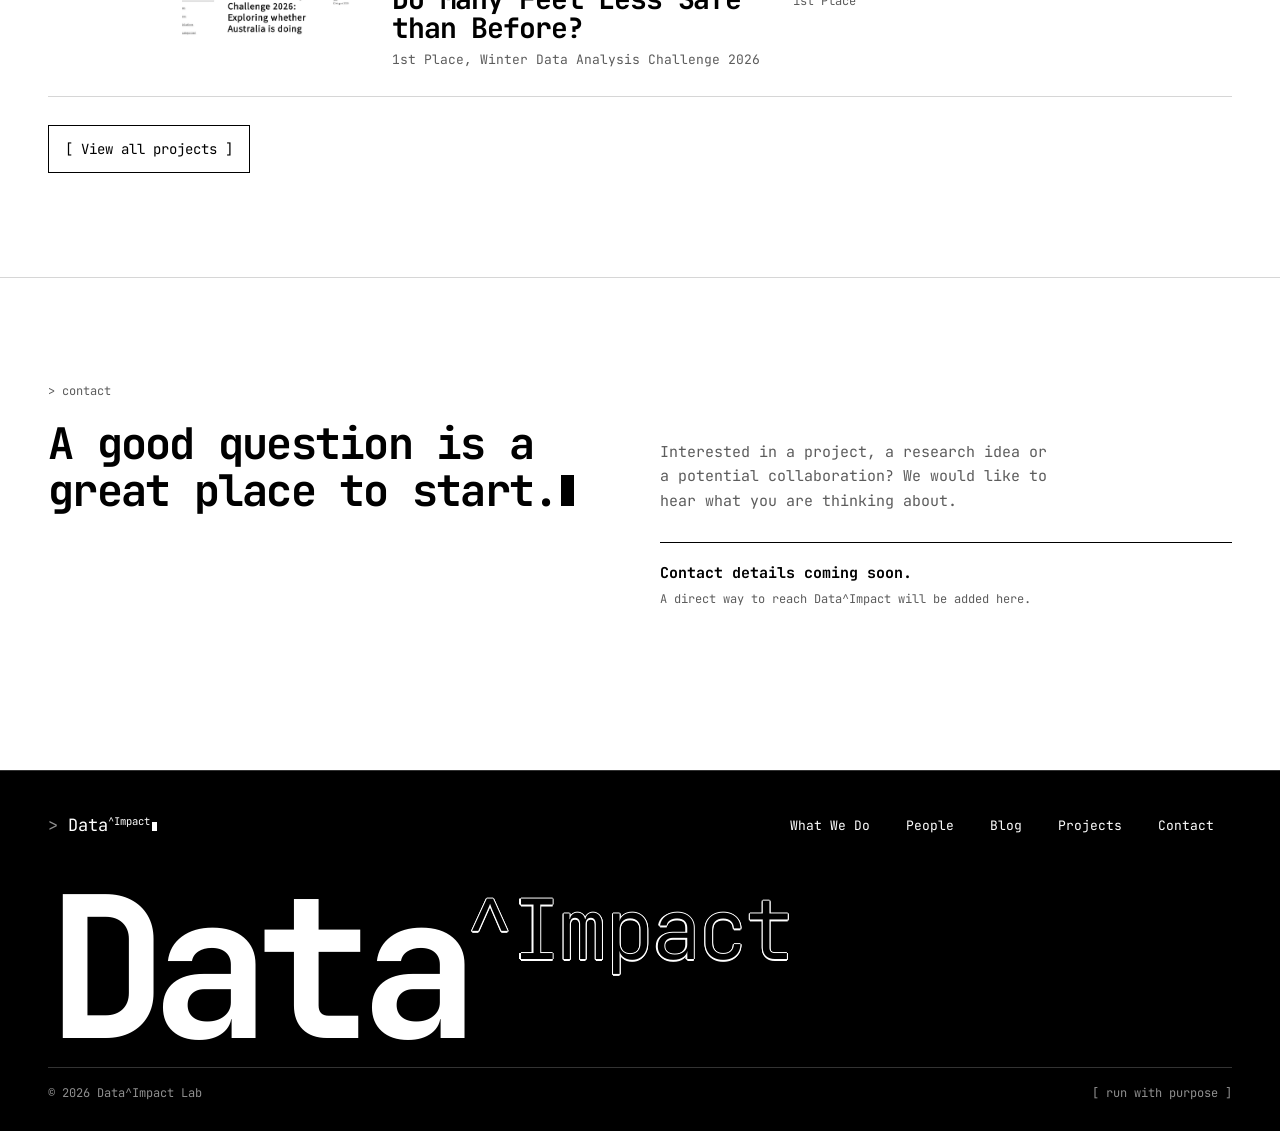
==== commit 8f0a2729: "Home: add Blog section; order People, Blog, Projects - index.html: new Blog section listing One Ligh" ====
--- a/index.html
+++ b/index.html
@@ -26,8 +26,9 @@
     <button class="mobile-toggle" aria-expanded="false" aria-controls="navigation">Menu</button>
     <nav id="navigation" aria-label="Main navigation">
       <a href="/#what-we-do">What We Do</a>
+      <a href="/#people">People</a>
+      <a href="/blog/">Blog</a>
       <a href="/projects/">Projects</a>
-      <a href="/#people">People</a>
       <a href="/#contact">Contact</a>
     </nav>
   </div>
@@ -116,8 +117,88 @@
     </div>
   </section>
 
+  <section id="people">
+    <div class="wrap">
+      <div class="head" data-reveal>
+        <div class="head-title"><p class="label">people</p>
+        <h2>Different perspectives. Shared curiosity.</h2></div>
+        <p>Data^Impact brings together people interested in using data, statistics and AI to address real problems.</p>
+      </div>
+      <!-- To add a person: copy one <article class="member"> block. Put their website in data-site, e.g. data-site="https://example.com". -->
+      <div class="team" data-reveal>
+        <article class="member" data-site="https://delphinepadang.github.io/">
+          <div class="member-photo"><img src="/assets/people/delphine.webp" alt="Portrait of Delphine PA Dang" width="360" height="360" loading="lazy"></div>
+          <h3 class="member-name">Delphine PA Dang</h3>
+        </article>
+        <article class="member" data-site="https://gaotongcao-lang.github.io/website/">
+          <div class="member-photo"><img src="/assets/people/evan.webp" alt="Portrait of Evan Cao" width="360" height="360" loading="lazy"></div>
+          <h3 class="member-name">Evan Cao</h3>
+        </article>
+        <article class="member" data-site="https://kanji709.github.io/">
+          <div class="member-photo"><img src="/assets/people/jie.webp" alt="Portrait of Jie Kang" width="360" height="360" loading="lazy"></div>
+          <h3 class="member-name">Jie Kang</h3>
+        </article>
+        <article class="member" data-site="https://kangningdu-hub.github.io/kangning/">
+          <div class="member-photo"><img src="/assets/people/kangning.webp" alt="Portrait of Kangning Du" width="360" height="360" loading="lazy"></div>
+          <h3 class="member-name">Kangning Du</h3>
+        </article>
+        <article class="member" data-site="https://www.linkedin.com/in/mauro-lim-0b0761314">
+          <div class="member-photo"><img src="/assets/people/mauro.webp" alt="Portrait of Mauro Lim" width="360" height="360" loading="lazy"></div>
+          <h3 class="member-name">Mauro Lim</h3>
+        </article>
+        <article class="member" data-site="https://www.linkedin.com/in/veronica-tsou-50b175285/">
+          <div class="member-photo"><img src="/assets/people/veronica.webp" alt="Portrait of Veronica Tsou" width="360" height="360" loading="lazy"></div>
+          <h3 class="member-name">Veronica Tsou</h3>
+        </article>
+        <article class="member" data-site="https://www.linkedin.com/in/william-gore-0b75021b9/">
+          <div class="member-photo"><img src="/assets/people/william.webp" alt="Portrait of William Gore" width="360" height="360" loading="lazy"></div>
+          <h3 class="member-name">William Gore</h3>
+        </article>
+      </div>
+    </div>
+  </section>
+
+  <section id="blog">
+    <div class="wrap">
+      <style>
+        /* Blog list: no pictures, so each post is a bordered card with a clear "Read" button */
+        .blog-list { border-top: 0; display: grid; gap: 16px; }
+        .blog-list li { border: 1px solid var(--ink); background: var(--bg); position: relative; }
+        .blog-list .plist-no::before { content: 'Post '; }
+        .blog-list .plist-row { grid-template-columns: .8fr 4.5fr 1.6fr auto; padding: 30px 24px; }
+        .blog-list .plist-title { text-decoration: underline; text-decoration-thickness: 2px; text-underline-offset: 6px; }
+        .post-read { display: inline-flex; align-items: center; gap: 10px; height: 48px; padding: 0 18px; background: var(--ink); color: var(--bg); font-size: 14px; white-space: nowrap; transition: background .15s, color .15s; }
+        .blog-list .plist-row:hover .post-read, .blog-list .plist-row:focus-visible .post-read { background: var(--bg); color: var(--ink); }
+        @media (max-width: 760px) {
+          .blog-list .plist-row { grid-template-columns: 1fr; grid-template-areas: "no" "main" "auth" "read"; padding: 22px 18px; }
+          .blog-list .post-read { grid-area: read; justify-content: center; }
+        }
+      </style>
+      <div class="head" data-reveal>
+        <div class="head-title"><p class="label">blog</p>
+        <h2>Writing from the lab.</h2></div>
+        <p>Essays and reflective writing from the team.</p>
+      </div>
+      <ol class="plist blog-list" data-reveal>
+        <li>
+          <a class="plist-row" href="/blog/one-light-day-away/">
+            <span class="plist-no">01</span>
+            <span class="plist-main"><span class="plist-title">One Light-Day Away</span><span class="plist-lead">What Is the Point of Research?</span></span>
+            <span class="authors"><span class="avatars-stack" aria-hidden="true"><span class="avatar" title="Delphine PA Dang"><img src="/assets/people/delphine.webp" alt="" width="360" height="360"></span></span><span class="author-names">Delphine PA Dang</span></span>
+            <span class="post-read" aria-hidden="true">Read article →</span>
+          </a>
+        </li>
+      </ol>
+      <p class="plist-more"><a class="button" href="/blog/">View all posts</a></p>
+    </div>
+  </section>
+
   <section id="projects">
     <div class="wrap">
+      <style>
+        /* Bigger section labels for Projects and Blog on the home page */
+        #projects .head .label, #blog .head .label { font-size: clamp(20px, 1.8vw, 28px); font-weight: 700; color: var(--ink); letter-spacing: -.02em; margin-bottom: 14px; }
+      </style>
       <div class="head" data-reveal>
         <div class="head-title"><p class="label">projects</p>
         <h2>Where ideas become useful.</h2></div>
@@ -166,47 +247,6 @@
         </li>
       </ol>
       <p class="plist-more"><a class="button" href="/projects/">View all projects</a></p>
-    </div>
-  </section>
-
-  <section id="people">
-    <div class="wrap">
-      <div class="head" data-reveal>
-        <div class="head-title"><p class="label">people</p>
-        <h2>Different perspectives. Shared curiosity.</h2></div>
-        <p>Data^Impact brings together people interested in using data, statistics and AI to address real problems.</p>
-      </div>
-      <!-- To add a person: copy one <article class="member"> block. Put their website in data-site, e.g. data-site="https://example.com". -->
-      <div class="team" data-reveal>
-        <article class="member" data-site="https://delphinepadang.github.io/">
-          <div class="member-photo"><img src="/assets/people/delphine.webp" alt="Portrait of Delphine PA Dang" width="360" height="360" loading="lazy"></div>
-          <h3 class="member-name">Delphine PA Dang</h3>
-        </article>
-        <article class="member" data-site="https://gaotongcao-lang.github.io/website/">
-          <div class="member-photo"><img src="/assets/people/evan.webp" alt="Portrait of Evan Cao" width="360" height="360" loading="lazy"></div>
-          <h3 class="member-name">Evan Cao</h3>
-        </article>
-        <article class="member" data-site="https://kanji709.github.io/">
-          <div class="member-photo"><img src="/assets/people/jie.webp" alt="Portrait of Jie Kang" width="360" height="360" loading="lazy"></div>
-          <h3 class="member-name">Jie Kang</h3>
-        </article>
-        <article class="member" data-site="https://kangningdu-hub.github.io/kangning/">
-          <div class="member-photo"><img src="/assets/people/kangning.webp" alt="Portrait of Kangning Du" width="360" height="360" loading="lazy"></div>
-          <h3 class="member-name">Kangning Du</h3>
-        </article>
-        <article class="member" data-site="https://www.linkedin.com/in/mauro-lim-0b0761314">
-          <div class="member-photo"><img src="/assets/people/mauro.webp" alt="Portrait of Mauro Lim" width="360" height="360" loading="lazy"></div>
-          <h3 class="member-name">Mauro Lim</h3>
-        </article>
-        <article class="member" data-site="https://www.linkedin.com/in/veronica-tsou-50b175285/">
-          <div class="member-photo"><img src="/assets/people/veronica.webp" alt="Portrait of Veronica Tsou" width="360" height="360" loading="lazy"></div>
-          <h3 class="member-name">Veronica Tsou</h3>
-        </article>
-        <article class="member" data-site="https://www.linkedin.com/in/william-gore-0b75021b9/">
-          <div class="member-photo"><img src="/assets/people/william.webp" alt="Portrait of William Gore" width="360" height="360" loading="lazy"></div>
-          <h3 class="member-name">William Gore</h3>
-        </article>
-      </div>
     </div>
   </section>
 
@@ -232,8 +272,9 @@
       <a class="brand" href="/" aria-label="Data Impact home"><span class="prompt">&gt;</span> Data<sup>^Impact</sup><span class="cursor"></span></a>
       <nav aria-label="Footer navigation">
       <a href="/#what-we-do">What We Do</a>
+      <a href="/#people">People</a>
+      <a href="/blog/">Blog</a>
       <a href="/projects/">Projects</a>
-      <a href="/#people">People</a>
       <a href="/#contact">Contact</a>
       </nav>
     </div>
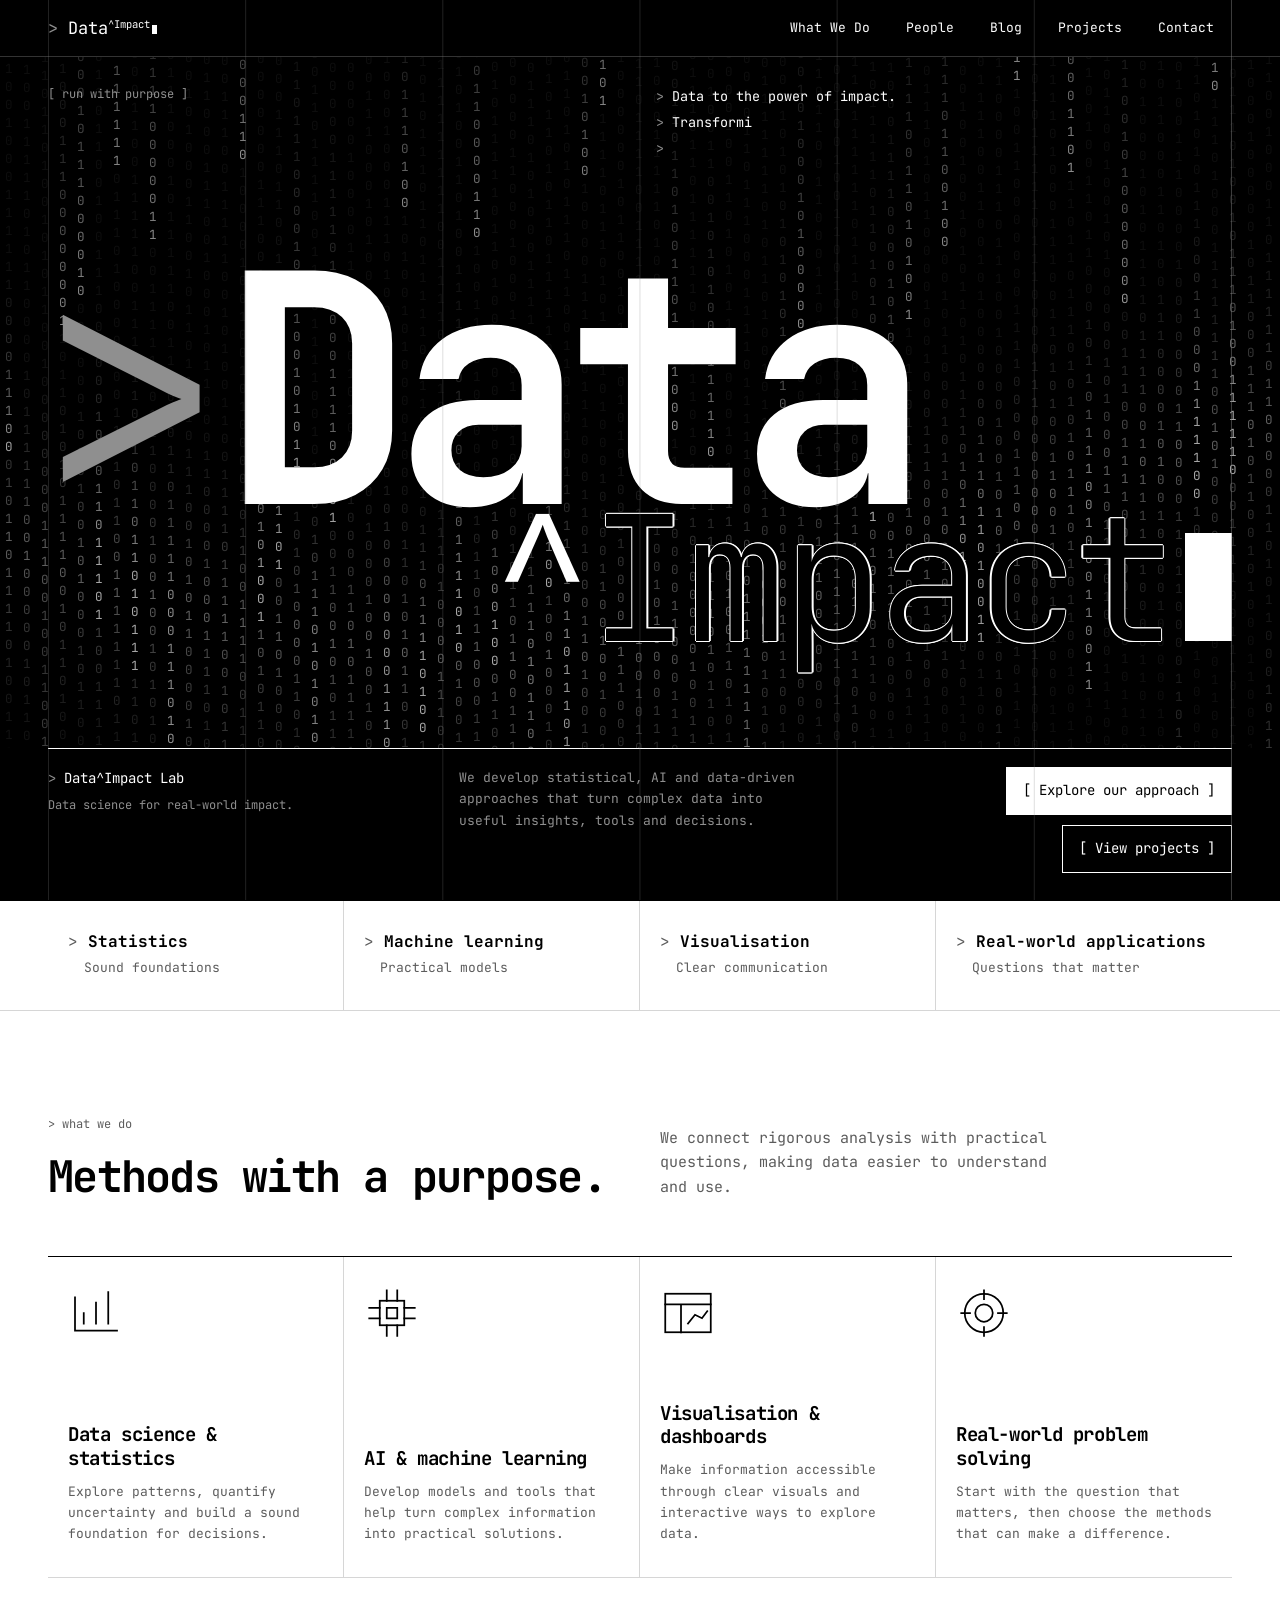
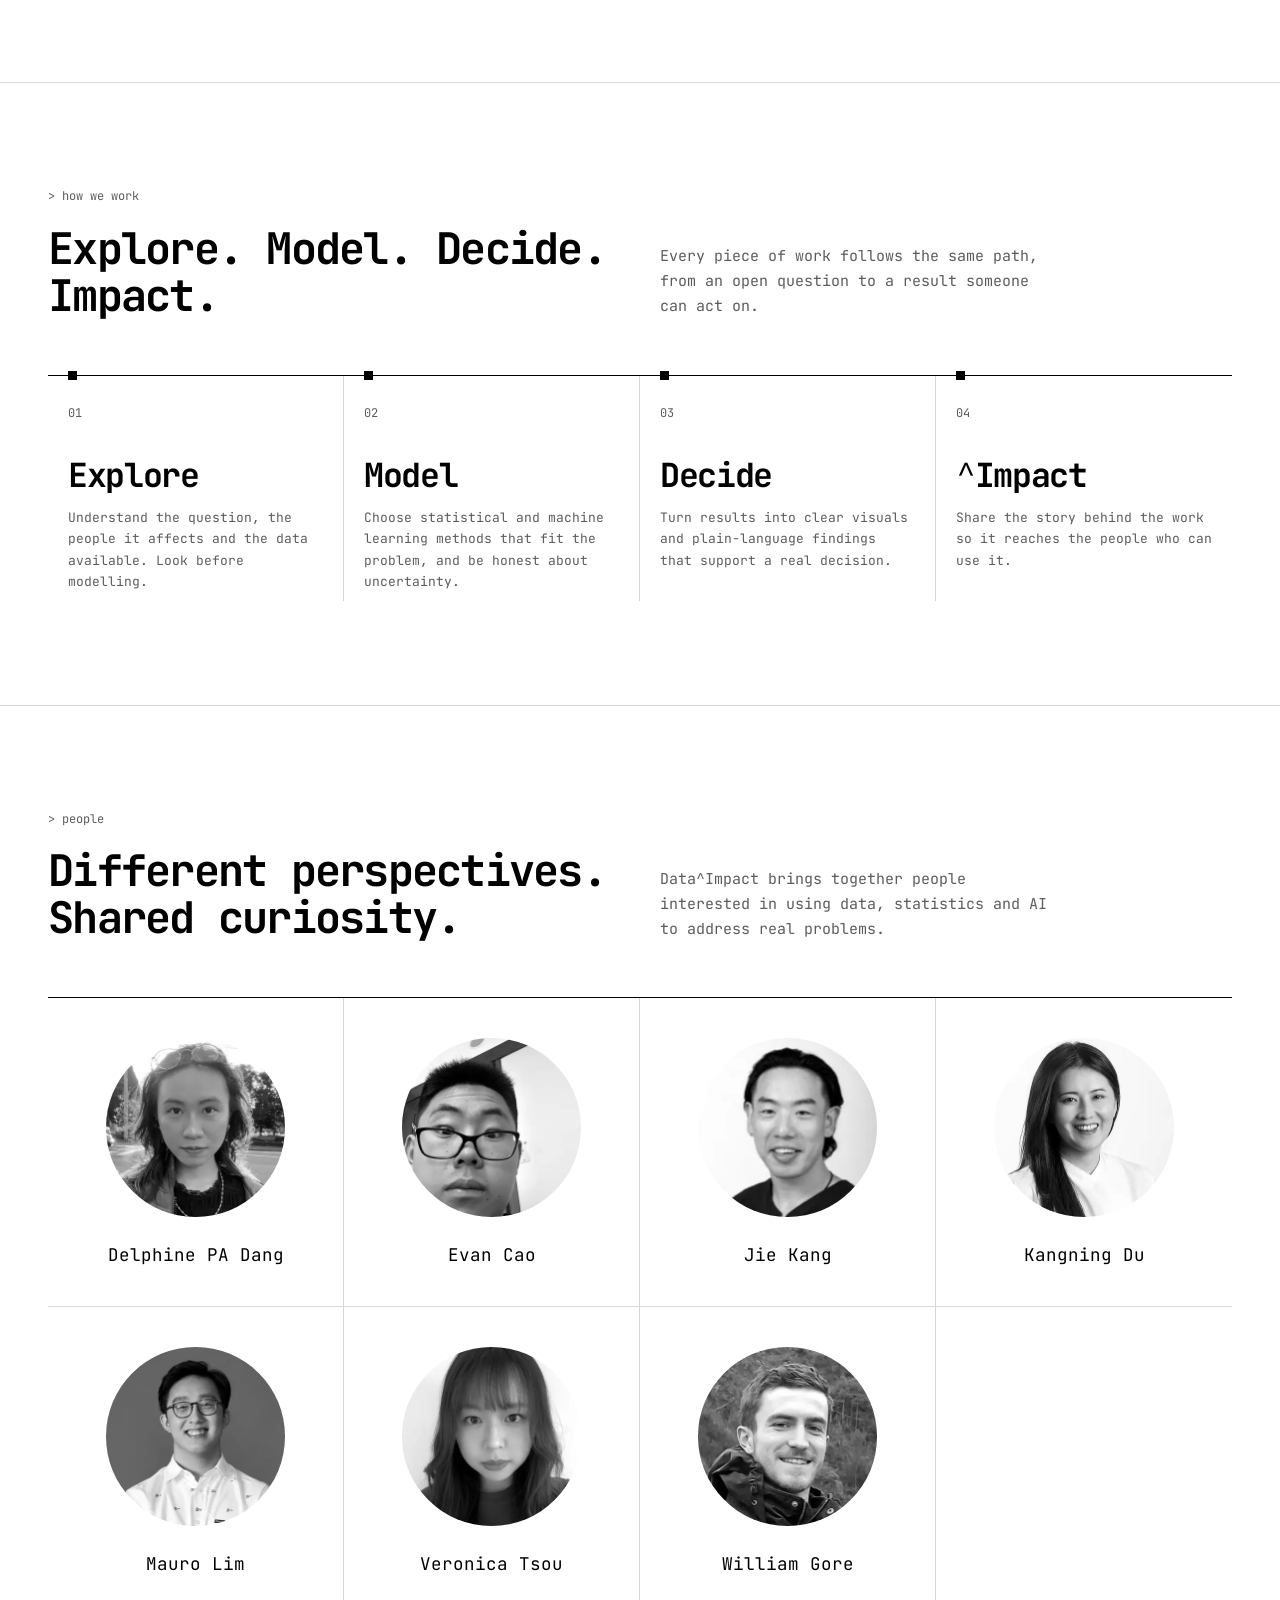
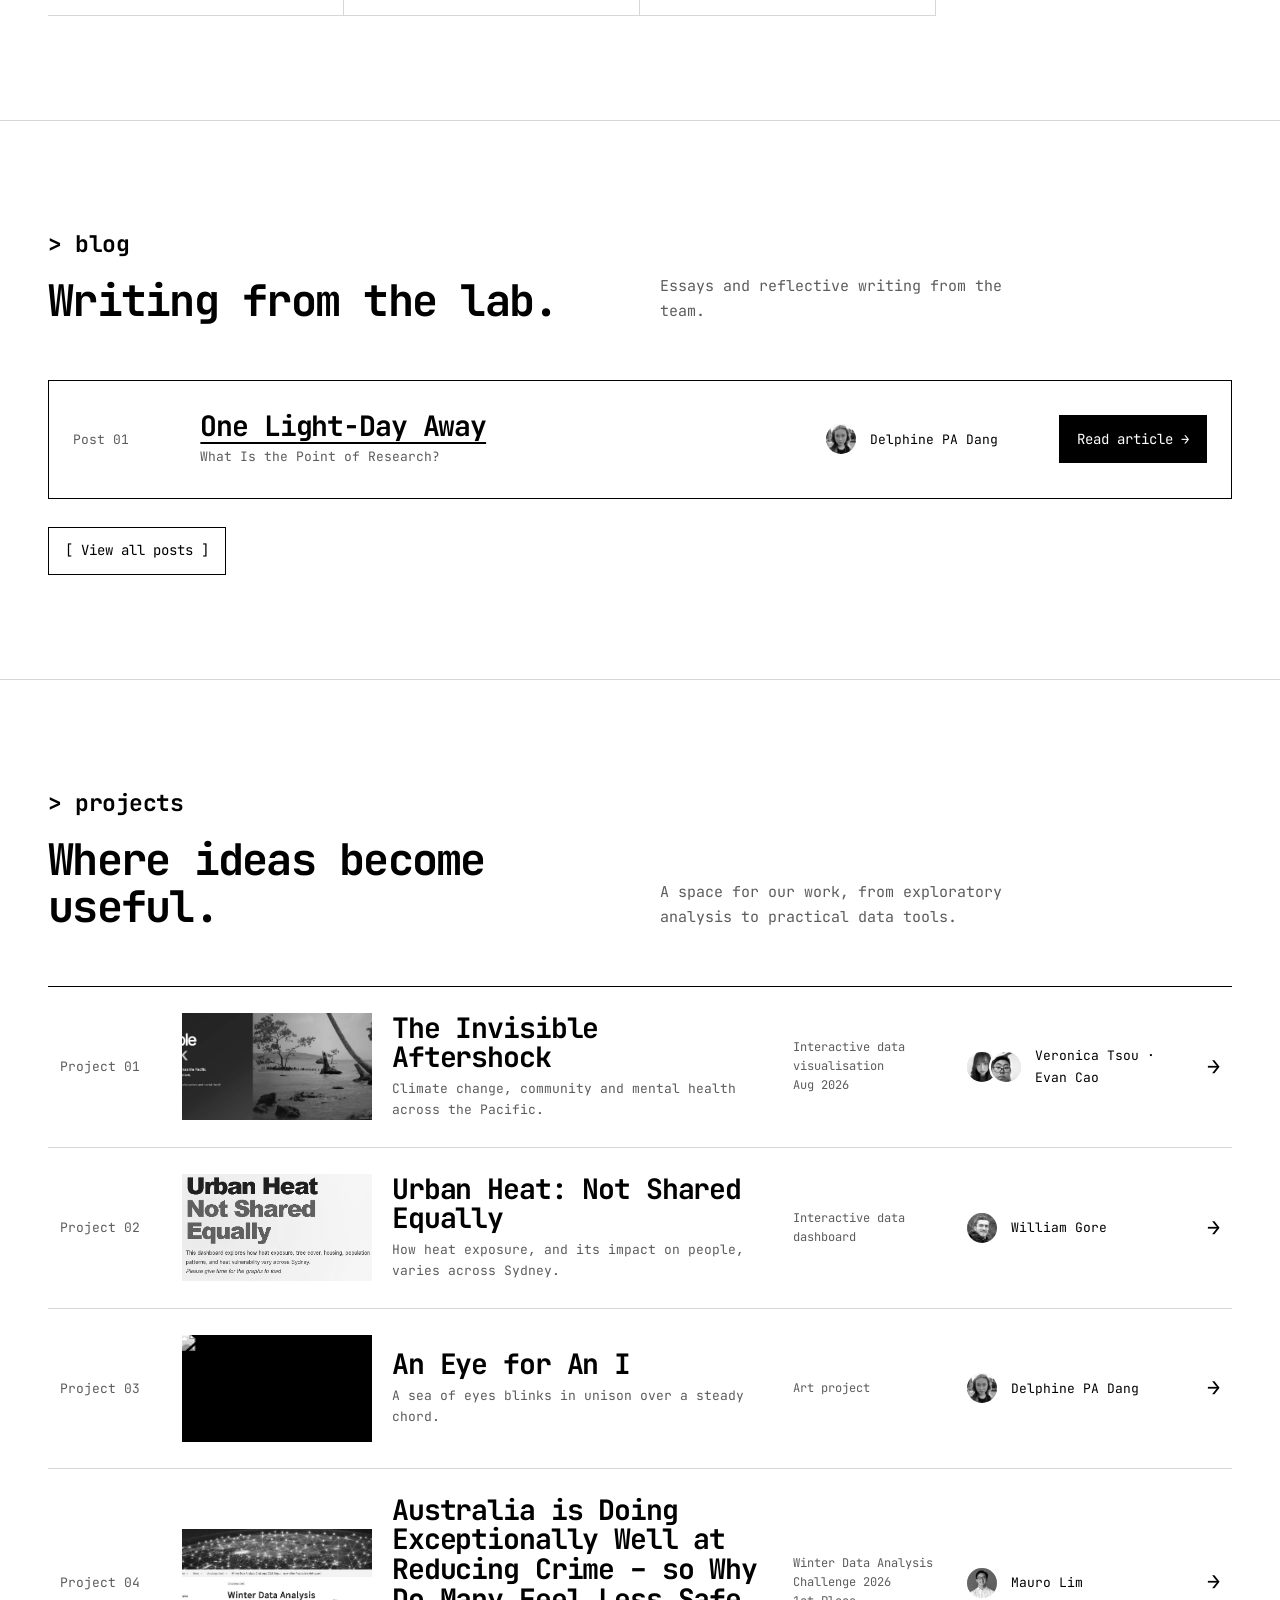
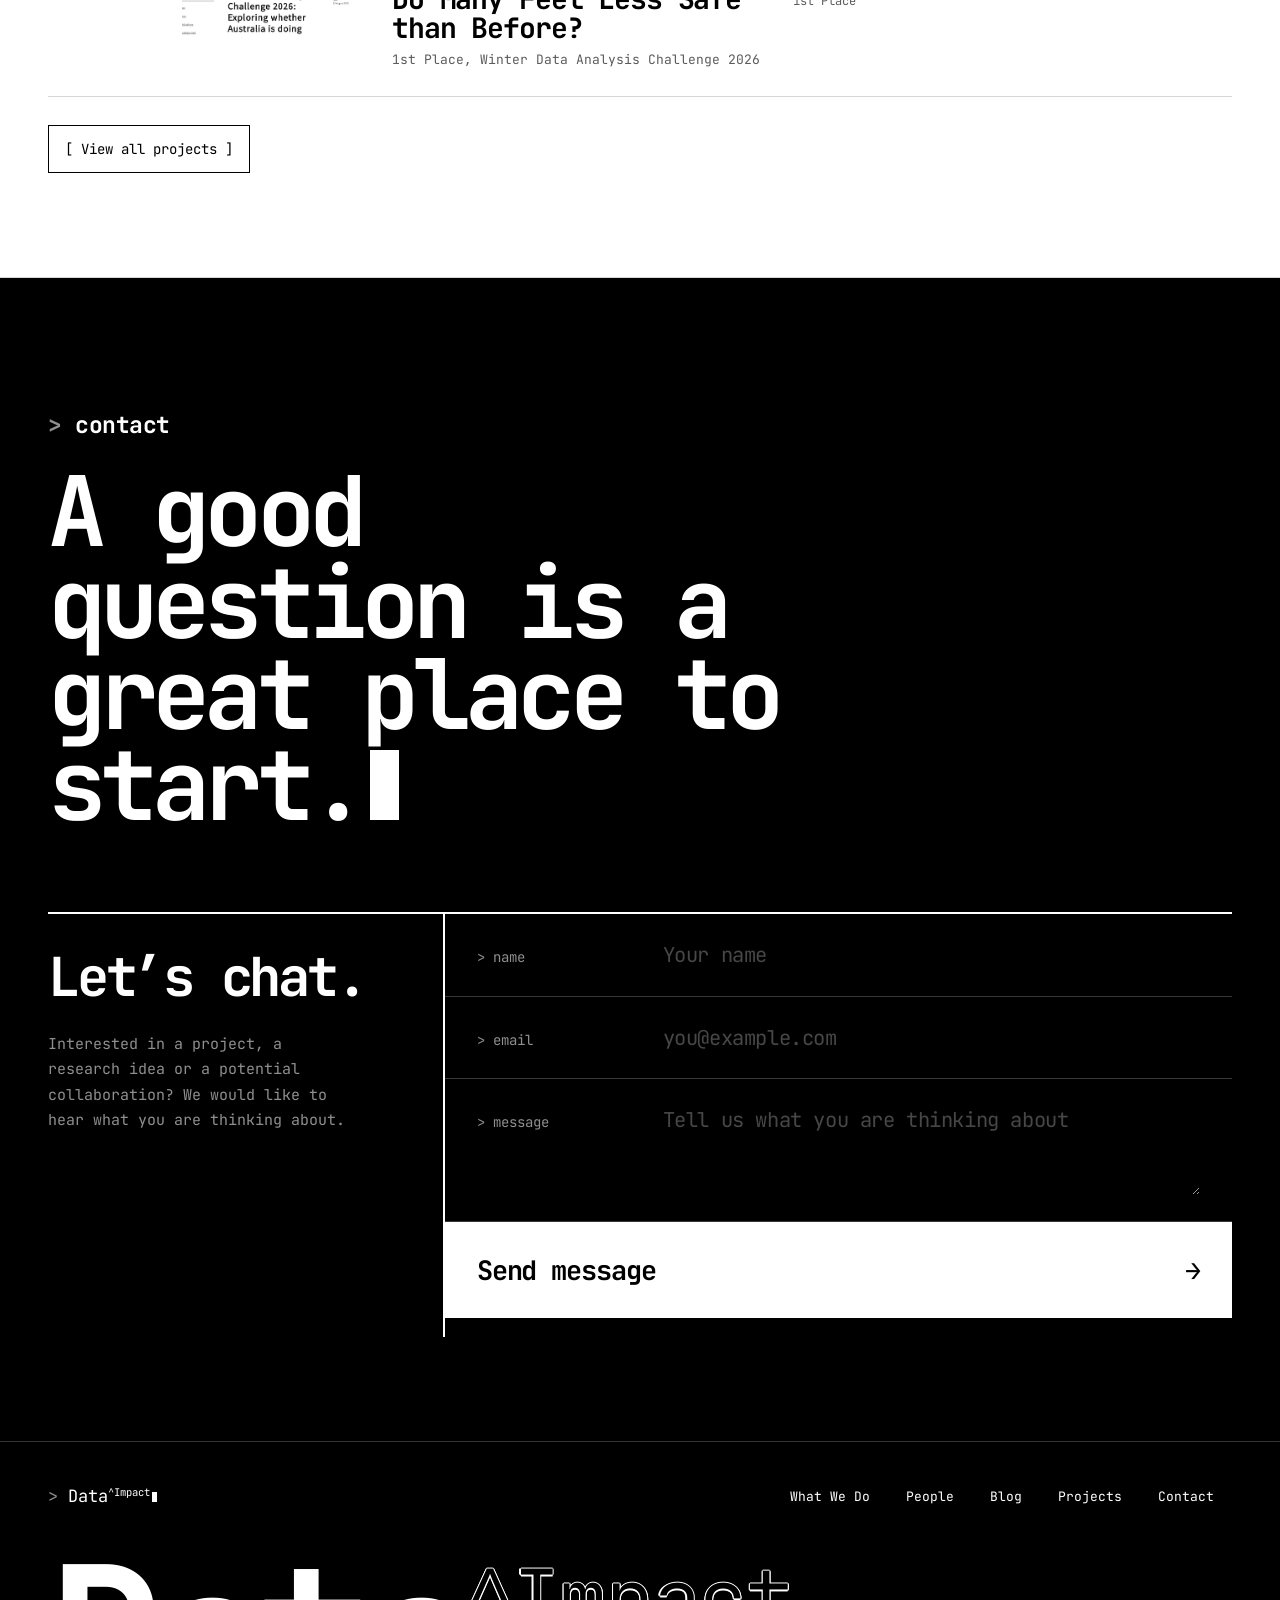
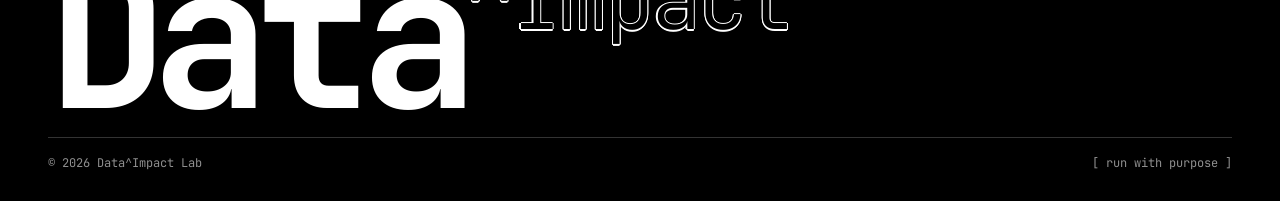
==== commit f8da7904: "Home: dark Contact section with Let's chat form - index.html: Contact section redesigned and moved o" ====
--- a/index.html
+++ b/index.html
@@ -250,20 +250,108 @@
     </div>
   </section>
 
-  <section class="contact" id="contact">
-    <div class="wrap">
-      <div class="head" data-reveal>
-        <div class="head-title"><p class="label">contact</p>
-        <h2>A good question is a great place to start.<span class="cursor blink" aria-hidden="true"></span></h2></div>
-        <p>Interested in a project, a research idea or a potential collaboration? We would like to hear what you are thinking about.</p>
-        <div class="contact-note">
-          <strong>Contact details coming soon.</strong>
-          <small>A direct way to reach Data^Impact will be added here.</small>
+  </div>
+
+  <section class="contact ct" id="contact">
+    <style>
+      /* Contact: dark, large type and heavy rules, running straight into the footer */
+      .ct { padding: 128px 0 104px; border-bottom: 0; }
+      .ct-label { font-size: clamp(20px, 1.8vw, 28px); font-weight: 700; letter-spacing: -.02em; margin-bottom: 22px; }
+      .ct-label::before { content: '> '; color: var(--muted); }
+      .ct-title { font-size: clamp(44px, 7.6vw, 132px); line-height: .94; letter-spacing: -.06em; font-weight: 700; max-width: 13ch; }
+      .ct-title .cursor { width: .45ch; height: .7em; }
+      .ct-grid { margin-top: 80px; border-top: 2px solid var(--ink); display: grid; grid-template-columns: repeat(6, 1fr); }
+      .ct-side { grid-column: 1 / 3; padding: 36px 40px 0 0; }
+      .ct-chat { font-size: clamp(36px, 4.2vw, 68px); line-height: 1; letter-spacing: -.06em; font-weight: 700; margin-bottom: 28px; }
+      .ct-intro { color: var(--muted); font-size: 15px; line-height: 1.7; max-width: 34ch; }
+      .ct-form { grid-column: 3 / 7; border-left: 2px solid var(--ink); }
+      .ct-field { display: grid; grid-template-columns: 170px minmax(0, 1fr); align-items: baseline; gap: 16px; padding: 26px 32px; border-bottom: 1px solid rgba(255, 255, 255, .22); transition: background .15s; cursor: text; }
+      .ct-field:focus-within { background: rgba(255, 255, 255, .07); }
+      .ct-field span { font-size: 14px; color: var(--muted); transition: color .15s; }
+      .ct-field span::before { content: '> '; }
+      .ct-field:focus-within span { color: var(--ink); }
+      .ct-field input, .ct-field textarea { width: 100%; padding: 0; border: 0; background: transparent; color: var(--ink); font: 400 clamp(18px, 1.6vw, 24px)/1.45 var(--mono); letter-spacing: -.02em; outline: none; caret-color: var(--ink); }
+      .ct-field textarea { min-height: 4.4em; resize: vertical; }
+      .ct-field input::placeholder, .ct-field textarea::placeholder { color: rgba(255, 255, 255, .28); }
+      .ct-field input:-webkit-autofill { -webkit-box-shadow: 0 0 0 1000px #000 inset; -webkit-text-fill-color: #fff; }
+      .ct-form .hp { position: absolute; left: -9999px; width: 1px; height: 1px; overflow: hidden; }
+      .ct-send { position: relative; z-index: 41; display: flex; width: 100%; height: 96px; align-items: center; justify-content: space-between; padding: 0 32px; background: var(--ink); color: var(--bg); border: 0; font: 700 clamp(20px, 2.1vw, 34px) var(--mono); letter-spacing: -.04em; cursor: pointer; transition: background .15s, color .15s, box-shadow .15s; }
+      .ct-send .arrow { transition: transform .2s; }
+      .ct-send:hover, .ct-send:focus-visible { background: var(--bg); color: var(--ink); box-shadow: inset 0 0 0 2px var(--ink); }
+      .ct-send:hover .arrow { transform: translateX(10px); }
+      .ct-send:disabled { opacity: .55; cursor: default; }
+      .ct-status { min-height: 1.4em; padding: 16px 32px 0; font-size: 13px; color: var(--muted); }
+      /* Keep the header dark while it sits over this dark section */
+      header.on-light.ct-dark { background: rgba(0, 0, 0, .9); color: #fff; border-bottom-color: rgba(255, 255, 255, .2); }
+      header.on-light.ct-dark .prompt { color: #8f8f8f; }
+      header.on-light.ct-dark .mobile-toggle { color: #fff; border-color: #fff; }
+      @media (max-width: 760px) { header.on-light.ct-dark nav { background: #000; border-bottom-color: rgba(255, 255, 255, .2); } header.on-light.ct-dark nav a { border-bottom-color: rgba(255, 255, 255, .2); } }
+      @media (max-width: 1080px) { .ct-field { grid-template-columns: 120px minmax(0, 1fr); } }
+      @media (max-width: 760px) {
+        .ct { padding: 88px 0 72px; }
+        .ct-grid { margin-top: 48px; grid-template-columns: 1fr; }
+        .ct-side { grid-column: auto; padding: 28px 0 36px; }
+        .ct-form { grid-column: auto; border-left: 0; border-top: 2px solid var(--ink); }
+        .ct-field { grid-template-columns: 1fr; gap: 8px; padding: 20px 0; }
+        .ct-send { height: 76px; padding: 0 20px; }
+        .ct-status { padding: 14px 0 0; }
+      }
+    </style>
+    <div class="wrap" data-mail-user="dataimpactlab.contact" data-mail-domain="gmail.com">
+      <p class="ct-label" data-reveal>contact</p>
+      <h2 class="ct-title" data-reveal>A good question is a great place to start.<span class="cursor blink" aria-hidden="true"></span></h2>
+      <div class="ct-grid" data-reveal>
+        <div class="ct-side">
+          <p class="ct-chat">Let’s chat<span class="blink" aria-hidden="true">.</span></p>
+          <p class="ct-intro">Interested in a project, a research idea or a potential collaboration? We would like to hear what you are thinking about.</p>
         </div>
-      </div>
-    </div>
-  </section>
-  </div>
+        <form class="ct-form" novalidate data-contact-form>
+          <label class="ct-field"><span>name</span><input name="name" autocomplete="name" maxlength="100" placeholder="Your name" required></label>
+          <label class="ct-field"><span>email</span><input name="email" type="email" autocomplete="email" maxlength="200" placeholder="you@example.com" required></label>
+          <label class="ct-field"><span>message</span><textarea name="message" maxlength="5000" rows="3" placeholder="Tell us what you are thinking about" required></textarea></label>
+          <div class="hp" aria-hidden="true"><label>Leave this empty<input name="_gotcha" tabindex="-1" autocomplete="off"></label></div>
+          <button class="ct-send" type="submit"><span>Send message</span><span class="arrow" aria-hidden="true">→</span></button>
+          <p class="ct-status" data-contact-status role="status" aria-live="polite"></p>
+        </form>
+      </div>
+    </div>
+    <script>
+      (() => {
+        // Formspree form ID (formspree.io/f/<ID>). If empty, Send opens the visitor's email app instead.
+        const FORMSPREE_ID = 'meagajll';
+        const box = document.querySelector('[data-mail-user]');
+        // The address is put together here so it is not sitting in the page as plain text for spam bots.
+        const addr = box.dataset.mailUser + '@' + box.dataset.mailDomain;
+        const form = box.querySelector('[data-contact-form]');
+        const status = box.querySelector('[data-contact-status]');
+        const send = form.querySelector('button[type=submit]');
+        const header = document.querySelector('header'), section = document.getElementById('contact');
+        if (header && 'IntersectionObserver' in window) new IntersectionObserver(([e]) => header.classList.toggle('ct-dark', e.isIntersecting), { rootMargin: '0px 0px -92% 0px' }).observe(section);
+        form.addEventListener('submit', async e => {
+          e.preventDefault();
+          const d = new FormData(form);
+          const name = (d.get('name') || '').trim(), email = (d.get('email') || '').trim(), message = (d.get('message') || '').trim();
+          if (!name || !message || !/^[^\s@]+@[^\s@]+\.[^\s@]+$/.test(email)) { status.textContent = 'Please add your name, a valid email and a message.'; return; }
+          if (!FORMSPREE_ID) {
+            const body = message + '\n\n— ' + name + ' (' + email + ')';
+            location.href = 'mailto:' + addr + '?subject=' + encodeURIComponent('Website message from ' + name) + '&body=' + encodeURIComponent(body);
+            status.textContent = 'Opening your email app…';
+            return;
+          }
+          send.disabled = true; status.textContent = 'Sending…';
+          try {
+            d.set('_subject', 'Website message from ' + name);
+            const res = await fetch('https://formspree.io/f/' + FORMSPREE_ID, { method: 'POST', body: d, headers: { Accept: 'application/json' } });
+            if (!res.ok) throw new Error();
+            form.reset(); status.textContent = 'Thanks! Your message has been sent. We will get back to you soon.';
+          } catch (err) {
+            status.textContent = 'Sorry, it did not send. Please email us directly at ' + addr + '.';
+          }
+          send.disabled = false;
+        });
+      })();
+    </script>
+  </section>
 </main>
 
 <footer>
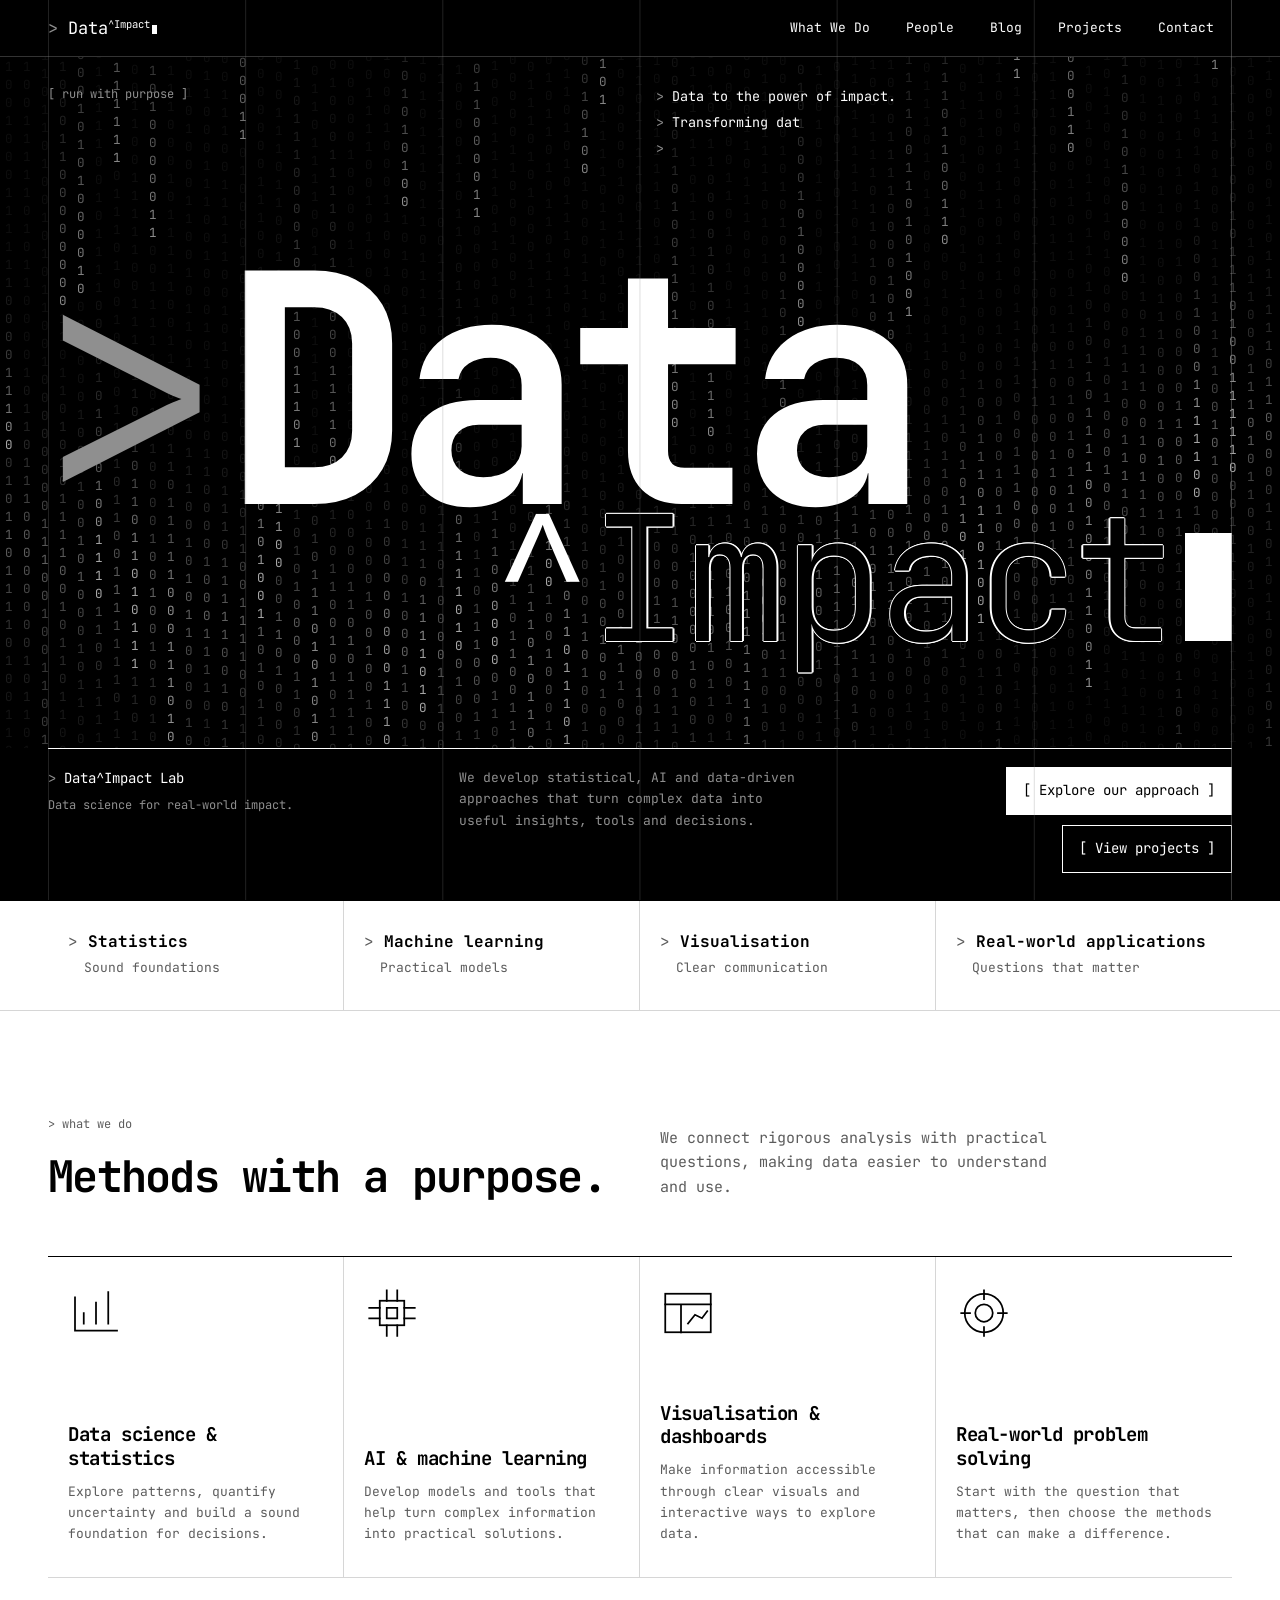
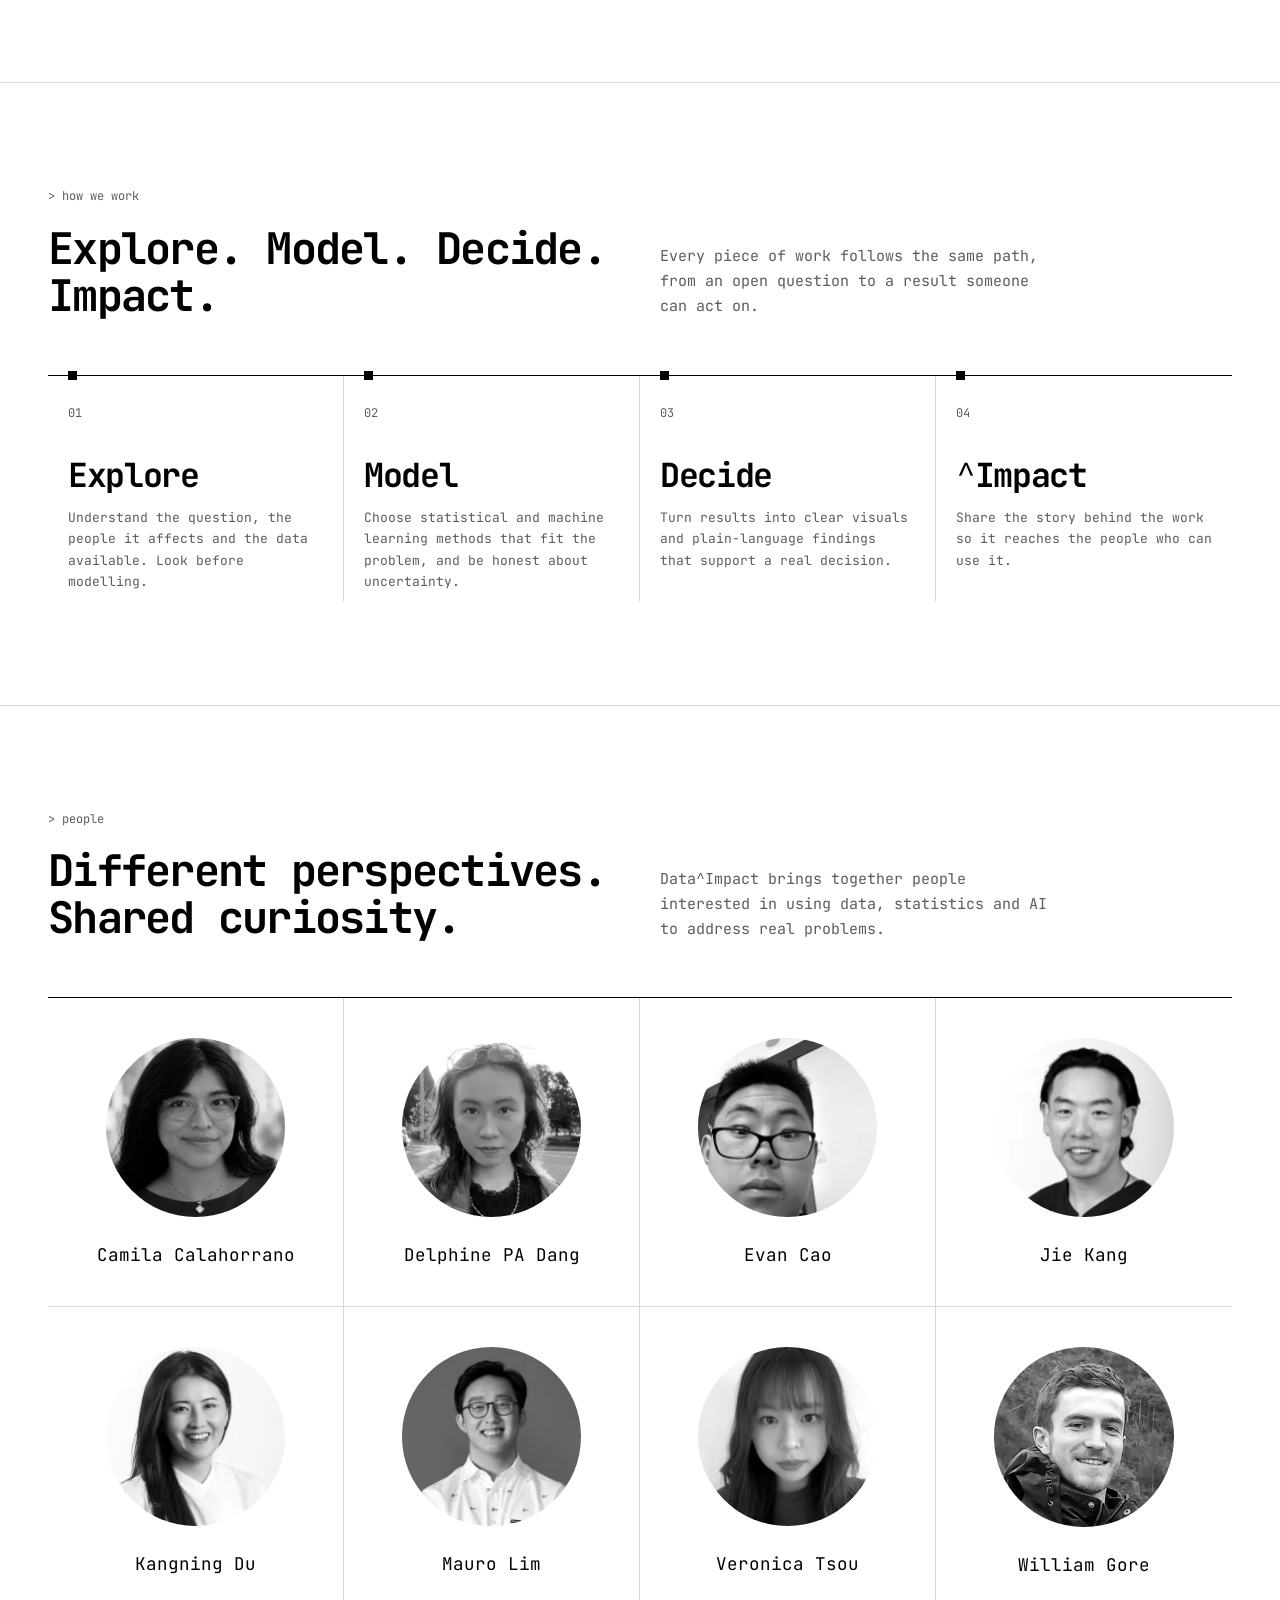
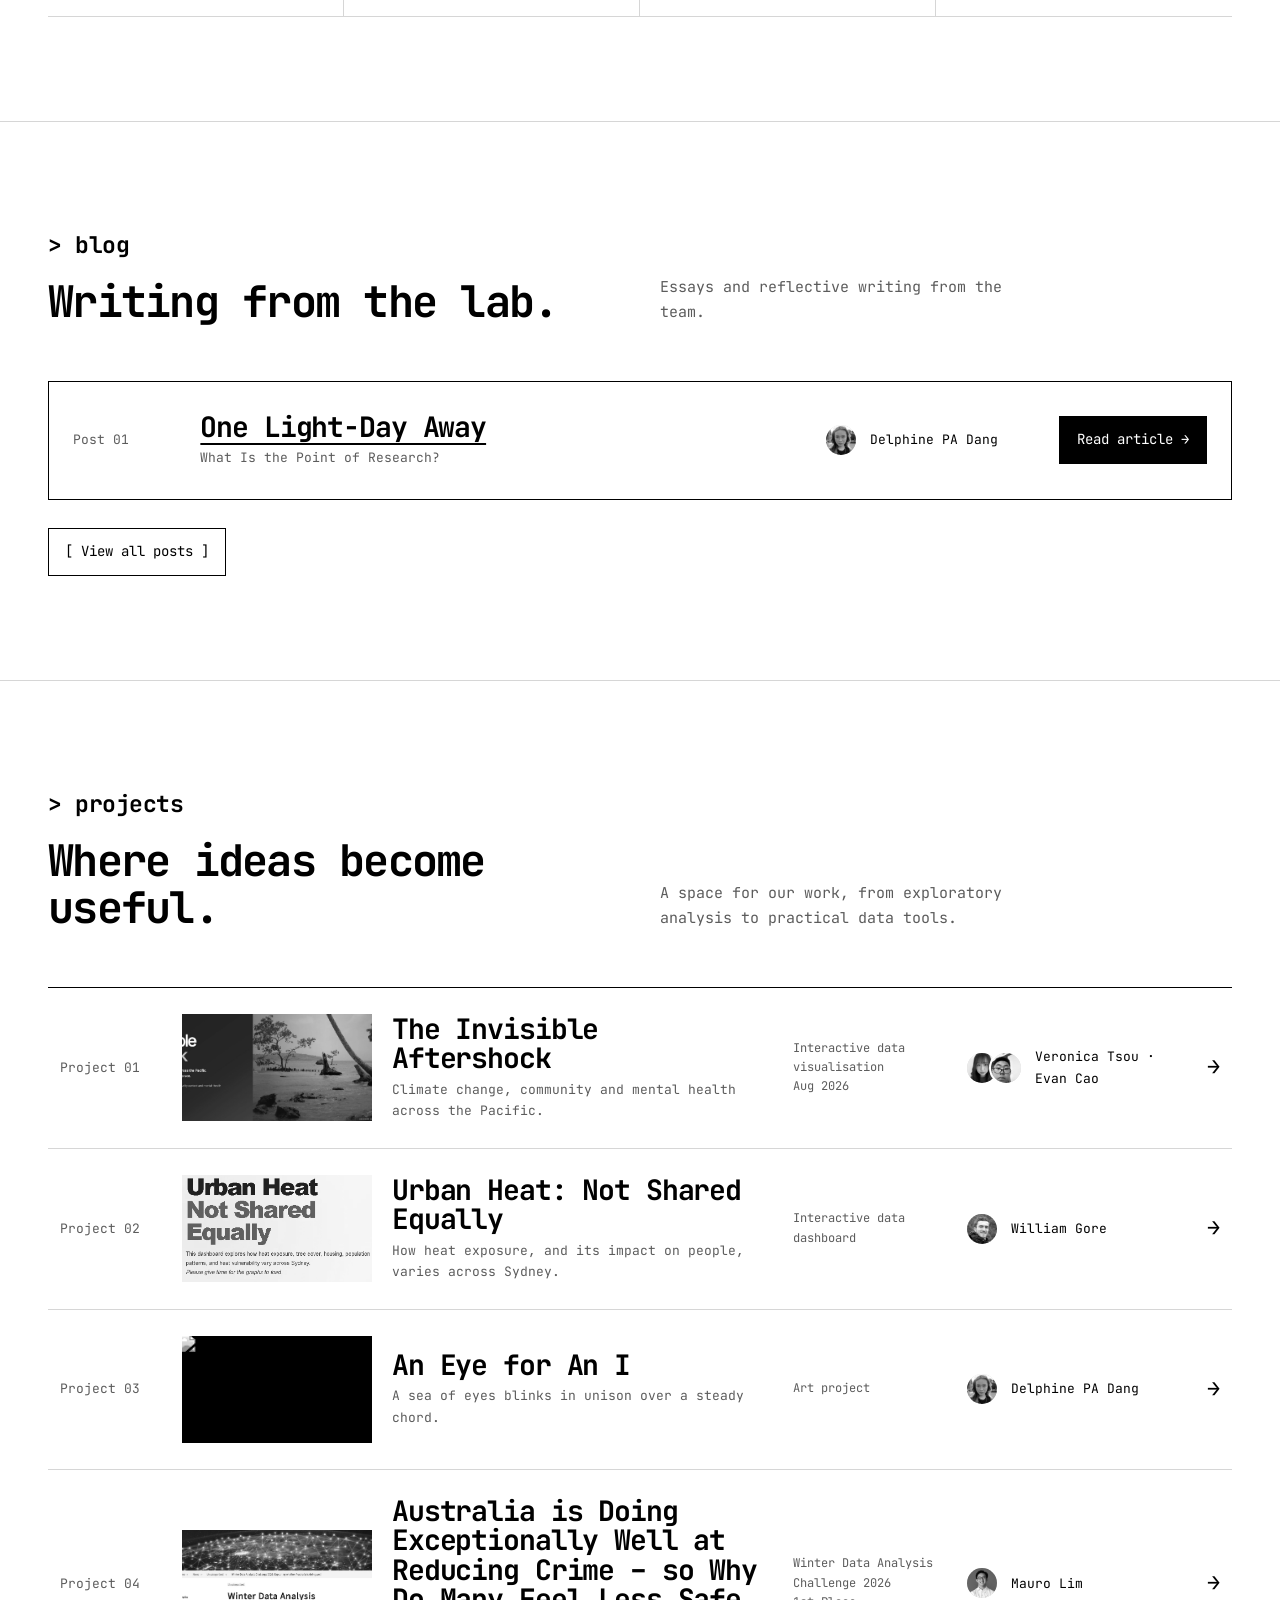
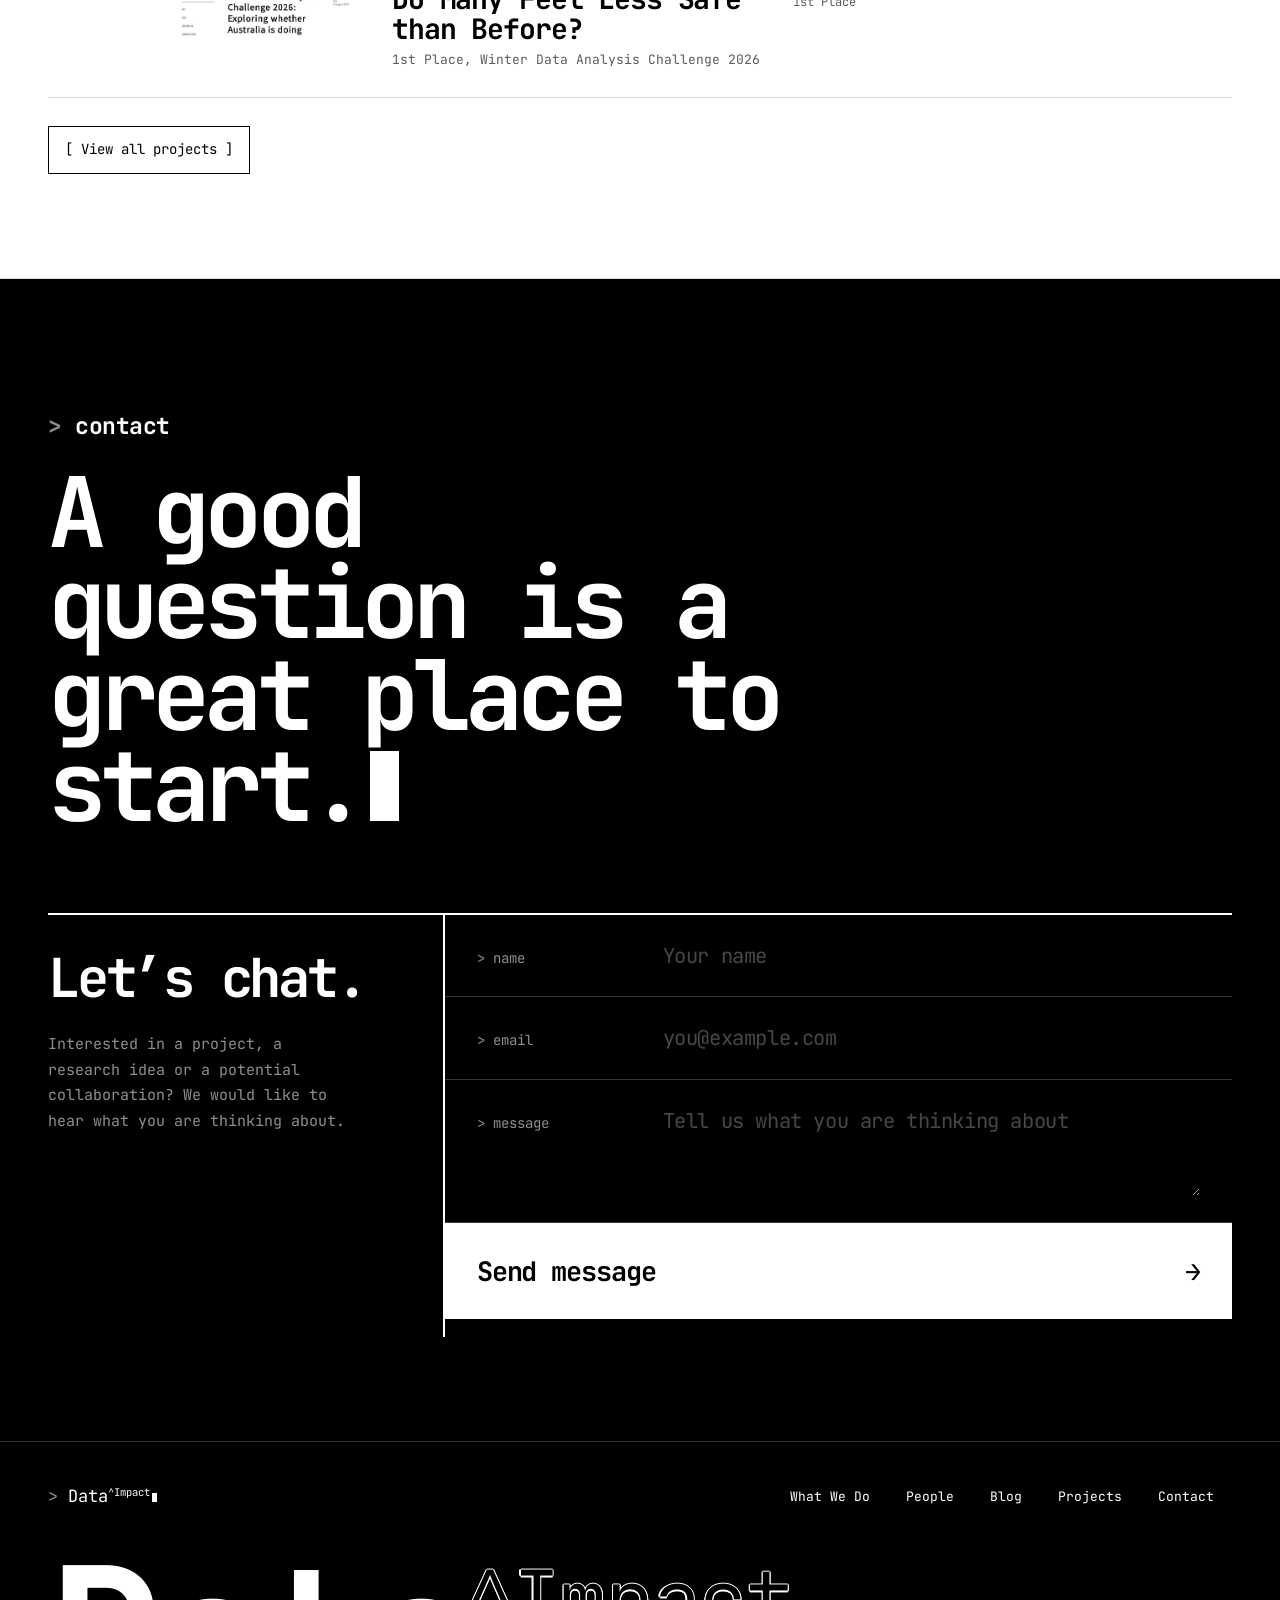
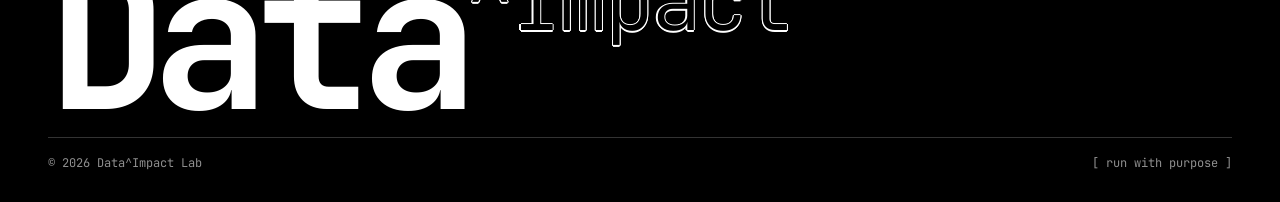
==== commit 81d73fc9: "Home: add Camila Calahorrano to People - index.html: new member card for Camila Calahorrano (first, " ====
--- a/index.html
+++ b/index.html
@@ -126,6 +126,10 @@
       </div>
       <!-- To add a person: copy one <article class="member"> block. Put their website in data-site, e.g. data-site="https://example.com". -->
       <div class="team" data-reveal>
+        <article class="member" data-site="https://www.linkedin.com/in/camila-calahorrano/">
+          <div class="member-photo"><img src="/assets/people/camila.webp" alt="Portrait of Camila Calahorrano" width="360" height="360" loading="lazy"></div>
+          <h3 class="member-name">Camila Calahorrano</h3>
+        </article>
         <article class="member" data-site="https://delphinepadang.github.io/">
           <div class="member-photo"><img src="/assets/people/delphine.webp" alt="Portrait of Delphine PA Dang" width="360" height="360" loading="lazy"></div>
           <h3 class="member-name">Delphine PA Dang</h3>
